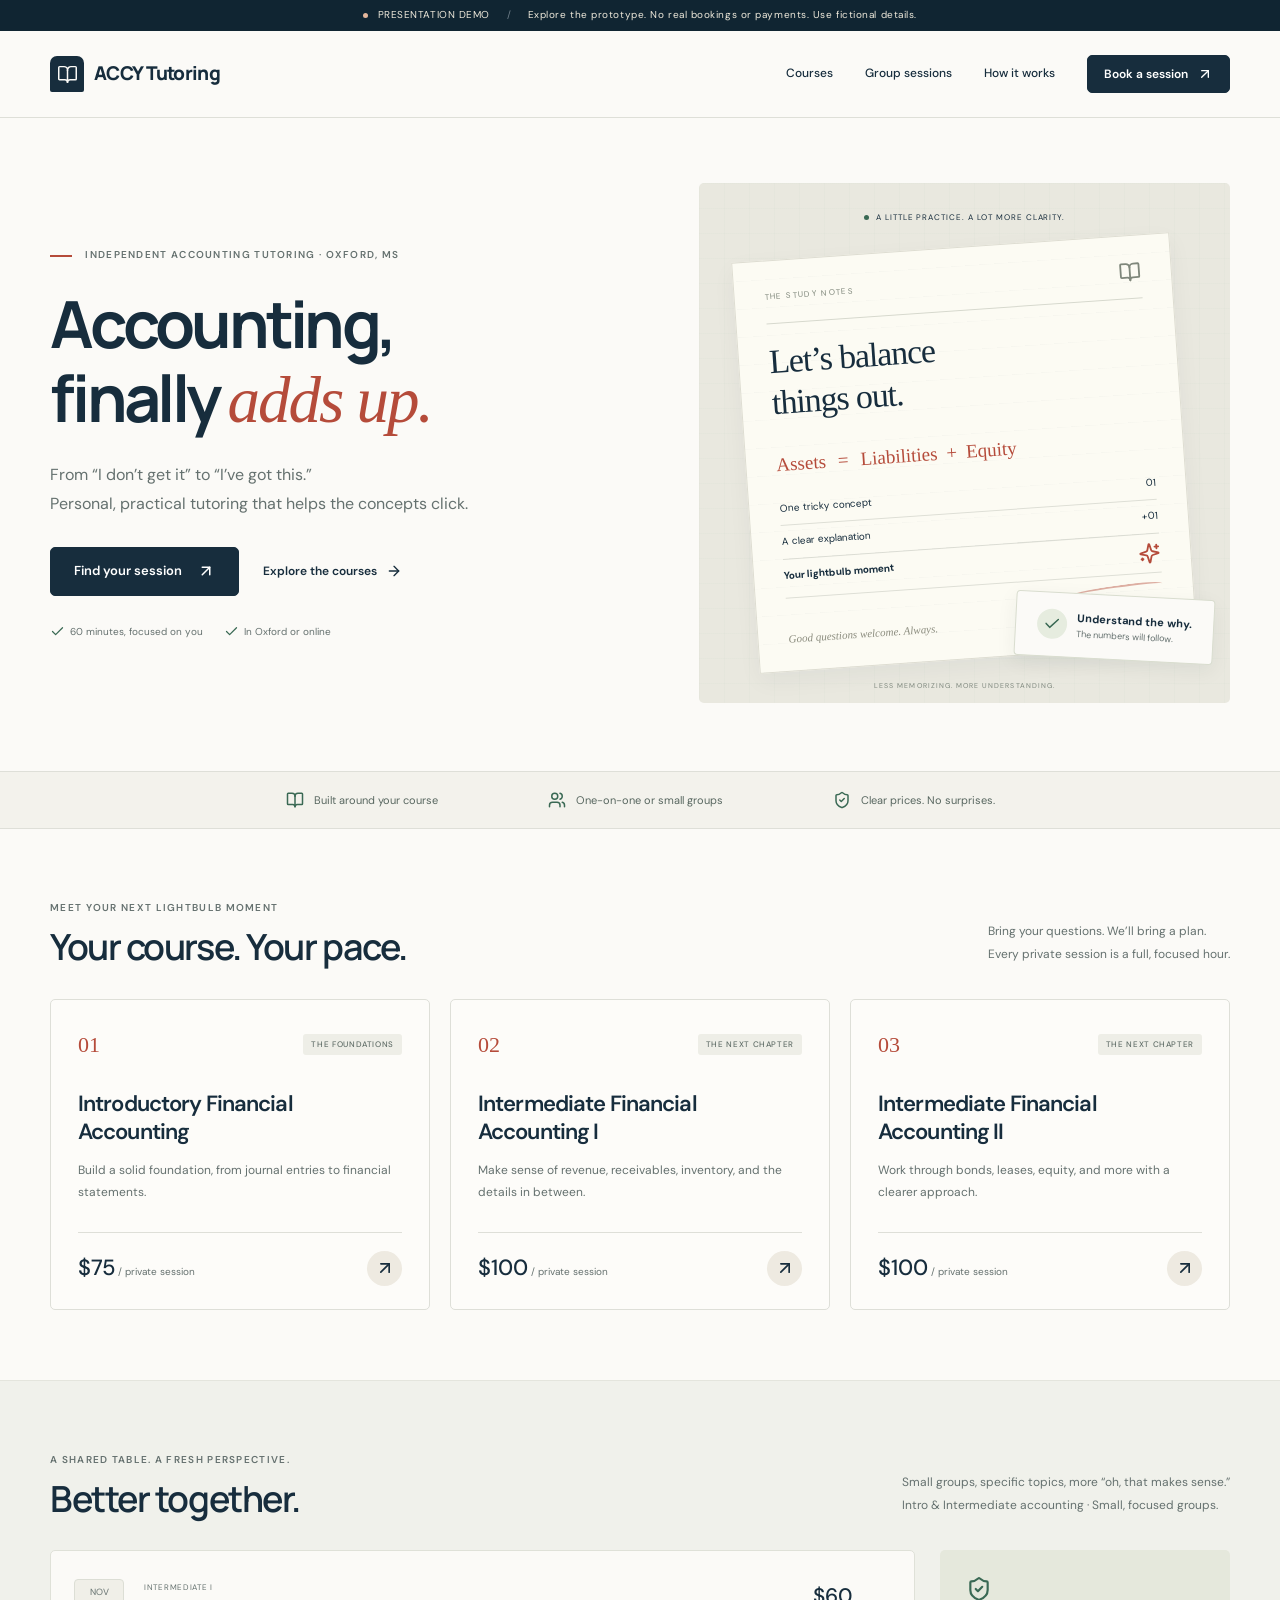
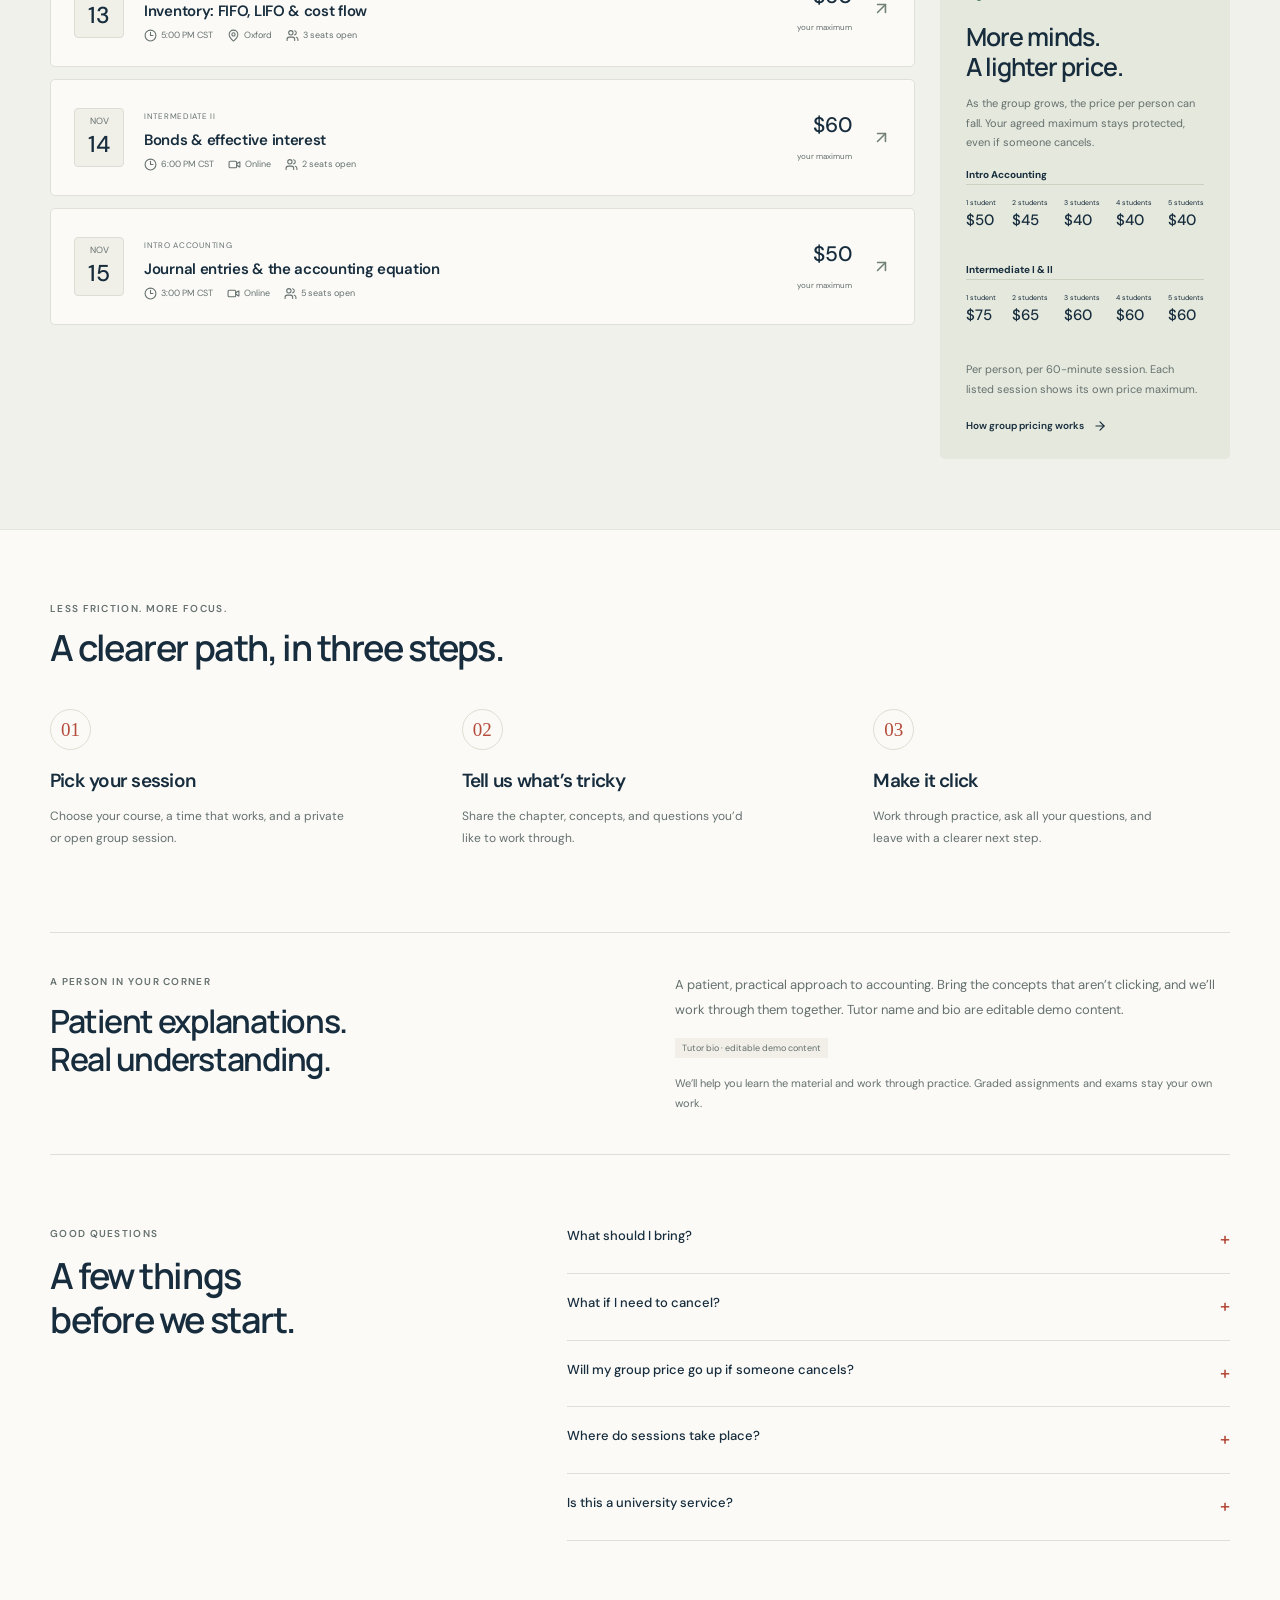
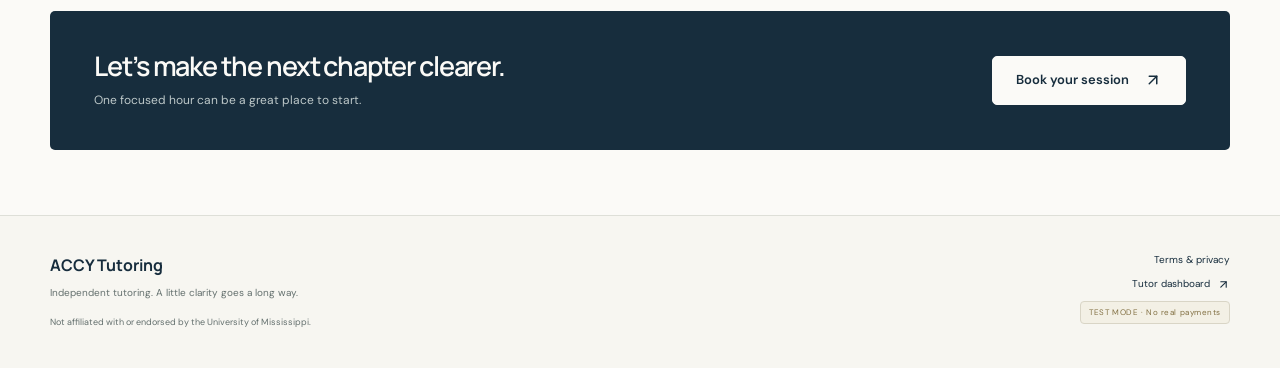
==== index.html @ 6d629775 "Publish AccyTutor static presentation prototype" ====
<!DOCTYPE html><html lang="en"><head><meta charSet="utf-8"/><link rel="preconnect" href="/" crossorigin=""/><meta name="viewport" content="width=device-width, initial-scale=1"/><link rel="stylesheet" href="/_next/static/chunks/0l-7e2cdppn-u.css" data-precedence="next"/><link rel="preload" as="script" fetchPriority="low" href="/_next/static/chunks/310vm2bl3xxpt.js"/><script src="/_next/static/chunks/1wnov70f88xjy.js" async=""></script><script src="/_next/static/chunks/39_j1bdzreq0m.js" async=""></script><script src="/_next/static/chunks/0c98xzjfks9hq.js" async=""></script><script src="/_next/static/chunks/turbopack-2u1d16houkiyo.js" async=""></script><script src="/_next/static/chunks/3qfy96eoyh-ek.js" async=""></script><script src="/_next/static/chunks/348ttgprxkpa1.js" async=""></script><meta name="next-size-adjust" content=""/><title>ACCY Tutoring | Accounting, with clarity</title><meta name="description" content="Independent accounting tutoring for University of Mississippi students. Book private or small group sessions in Oxford or online. Test-mode prototype."/><meta name="robots" content="noindex, nofollow"/><script src="/_next/static/chunks/0cz1d0mv5g_q7.js" noModule=""></script></head><body><div hidden=""><!--$--><!--/$--></div><a href="#main" class="skip-link">Skip to content</a><div class="test-banner"><span class="status-dot"></span> PRESENTATION DEMO<!-- --> <span class="banner-divider">/</span> Explore the prototype. No real bookings or payments. Use fictional details.</div><header class="site-header"><div class="container header-inner"><a class="brand" aria-label="ACCY Tutoring home" href="/"><span class="brand-mark"><svg xmlns="http://www.w3.org/2000/svg" width="21" height="21" viewBox="0 0 24 24" fill="none" stroke="currentColor" stroke-width="1.7" stroke-linecap="round" stroke-linejoin="round" class="lucide lucide-book-open"><path d="M12 7v14"></path><path d="M3 18a1 1 0 0 1-1-1V4a1 1 0 0 1 1-1h5a4 4 0 0 1 4 4 4 4 0 0 1 4-4h5a1 1 0 0 1 1 1v13a1 1 0 0 1-1 1h-6a3 3 0 0 0-3 3 3 3 0 0 0-3-3z"></path></svg></span>ACCY Tutoring</a><nav class="nav" aria-label="Main navigation"><a href="/#courses">Courses</a><a href="/#groups">Group sessions</a><a href="/#how">How it works</a><a class="button small" href="/book/">Book a session <svg xmlns="http://www.w3.org/2000/svg" width="16" height="16" viewBox="0 0 24 24" fill="none" stroke="currentColor" stroke-width="2" stroke-linecap="round" stroke-linejoin="round" class="lucide lucide-arrow-up-right"><path d="M7 7h10v10"></path><path d="M7 17 17 7"></path></svg></a></nav><button class="icon-button mobile-menu" aria-label="Open menu" aria-expanded="false"><svg xmlns="http://www.w3.org/2000/svg" width="24" height="24" viewBox="0 0 24 24" fill="none" stroke="currentColor" stroke-width="2" stroke-linecap="round" stroke-linejoin="round" class="lucide lucide-menu"><line x1="4" x2="20" y1="12" y2="12"></line><line x1="4" x2="20" y1="6" y2="6"></line><line x1="4" x2="20" y1="18" y2="18"></line></svg></button></div></header><main id="main"><section class="hero container"><div class="hero-copy"><div class="eyebrow"><span class="red-dash"></span> INDEPENDENT ACCOUNTING TUTORING · OXFORD, MS</div><h1>Accounting,<br/>finally <em>adds up.</em></h1><p class="hero-intro">From “I don’t get it” to “I’ve got this.”<br/>Personal, practical tutoring that helps the concepts click.</p><div class="hero-actions"><a class="button" href="/book/">Find your session <svg xmlns="http://www.w3.org/2000/svg" width="18" height="18" viewBox="0 0 24 24" fill="none" stroke="currentColor" stroke-width="2" stroke-linecap="round" stroke-linejoin="round" class="lucide lucide-arrow-up-right"><path d="M7 7h10v10"></path><path d="M7 17 17 7"></path></svg></a><a class="text-link" href="#courses">Explore the courses <svg xmlns="http://www.w3.org/2000/svg" width="16" height="16" viewBox="0 0 24 24" fill="none" stroke="currentColor" stroke-width="2" stroke-linecap="round" stroke-linejoin="round" class="lucide lucide-arrow-right"><path d="M5 12h14"></path><path d="m12 5 7 7-7 7"></path></svg></a></div><div class="hero-notes"><span><svg xmlns="http://www.w3.org/2000/svg" width="15" height="15" viewBox="0 0 24 24" fill="none" stroke="currentColor" stroke-width="2" stroke-linecap="round" stroke-linejoin="round" class="lucide lucide-check"><path d="M20 6 9 17l-5-5"></path></svg> 60 minutes, focused on you</span><span><svg xmlns="http://www.w3.org/2000/svg" width="15" height="15" viewBox="0 0 24 24" fill="none" stroke="currentColor" stroke-width="2" stroke-linecap="round" stroke-linejoin="round" class="lucide lucide-check"><path d="M20 6 9 17l-5-5"></path></svg> In Oxford or online</span></div></div><div class="hero-art" aria-label="Illustrated accounting study notes"><div class="art-label"><span class="status-dot"></span> A LITTLE PRACTICE. A LOT MORE CLARITY.</div><div class="workbook"><div class="workbook-top"><span>THE STUDY NOTES</span><svg xmlns="http://www.w3.org/2000/svg" width="22" height="22" viewBox="0 0 24 24" fill="none" stroke="currentColor" stroke-width="2" stroke-linecap="round" stroke-linejoin="round" class="lucide lucide-book-open"><path d="M12 7v14"></path><path d="M3 18a1 1 0 0 1-1-1V4a1 1 0 0 1 1-1h5a4 4 0 0 1 4 4 4 4 0 0 1 4-4h5a1 1 0 0 1 1 1v13a1 1 0 0 1-1 1h-6a3 3 0 0 0-3 3 3 3 0 0 0-3-3z"></path></svg></div><h2>Let’s balance<br/>things out.</h2><div class="equation"><span>Assets</span><b>=</b><div><span>Liabilities</span><b>+</b><span>Equity</span></div></div><div class="ledger"><div><span>One tricky concept</span><span>01</span></div><div><span>A clear explanation</span><span>+01</span></div><div class="ledger-total"><span>Your lightbulb moment</span><svg xmlns="http://www.w3.org/2000/svg" width="22" height="22" viewBox="0 0 24 24" fill="none" stroke="currentColor" stroke-width="2" stroke-linecap="round" stroke-linejoin="round" class="lucide lucide-sparkles"><path d="M9.937 15.5A2 2 0 0 0 8.5 14.063l-6.135-1.582a.5.5 0 0 1 0-.962L8.5 9.936A2 2 0 0 0 9.937 8.5l1.582-6.135a.5.5 0 0 1 .963 0L14.063 8.5A2 2 0 0 0 15.5 9.937l6.135 1.581a.5.5 0 0 1 0 .964L15.5 14.063a2 2 0 0 0-1.437 1.437l-1.582 6.135a.5.5 0 0 1-.963 0z"></path><path d="M20 3v4"></path><path d="M22 5h-4"></path><path d="M4 17v2"></path><path d="M5 18H3"></path></svg></div></div><div class="pencil-line"></div><div class="note-footer">Good questions welcome. Always.</div></div><div class="floating-note"><span class="circle-check"><svg xmlns="http://www.w3.org/2000/svg" width="18" height="18" viewBox="0 0 24 24" fill="none" stroke="currentColor" stroke-width="2" stroke-linecap="round" stroke-linejoin="round" class="lucide lucide-check"><path d="M20 6 9 17l-5-5"></path></svg></span><div><strong>Understand the why.</strong><span>The numbers will follow.</span></div></div><span class="art-caption">LESS MEMORIZING. MORE UNDERSTANDING.</span></div></section><section class="trust-strip"><div class="container"><span><svg xmlns="http://www.w3.org/2000/svg" width="18" height="18" viewBox="0 0 24 24" fill="none" stroke="currentColor" stroke-width="2" stroke-linecap="round" stroke-linejoin="round" class="lucide lucide-book-open"><path d="M12 7v14"></path><path d="M3 18a1 1 0 0 1-1-1V4a1 1 0 0 1 1-1h5a4 4 0 0 1 4 4 4 4 0 0 1 4-4h5a1 1 0 0 1 1 1v13a1 1 0 0 1-1 1h-6a3 3 0 0 0-3 3 3 3 0 0 0-3-3z"></path></svg> Built around your course</span><span><svg xmlns="http://www.w3.org/2000/svg" width="18" height="18" viewBox="0 0 24 24" fill="none" stroke="currentColor" stroke-width="2" stroke-linecap="round" stroke-linejoin="round" class="lucide lucide-users"><path d="M16 21v-2a4 4 0 0 0-4-4H6a4 4 0 0 0-4 4v2"></path><circle cx="9" cy="7" r="4"></circle><path d="M22 21v-2a4 4 0 0 0-3-3.87"></path><path d="M16 3.13a4 4 0 0 1 0 7.75"></path></svg> One-on-one or small groups</span><span><svg xmlns="http://www.w3.org/2000/svg" width="18" height="18" viewBox="0 0 24 24" fill="none" stroke="currentColor" stroke-width="2" stroke-linecap="round" stroke-linejoin="round" class="lucide lucide-shield-check"><path d="M20 13c0 5-3.5 7.5-7.66 8.95a1 1 0 0 1-.67-.01C7.5 20.5 4 18 4 13V6a1 1 0 0 1 1-1c2 0 4.5-1.2 6.24-2.72a1.17 1.17 0 0 1 1.52 0C14.51 3.81 17 5 19 5a1 1 0 0 1 1 1z"></path><path d="m9 12 2 2 4-4"></path></svg> Clear prices. No surprises.</span></div></section><section class="section container" id="courses"><div class="section-heading"><div><div class="eyebrow">MEET YOUR NEXT LIGHTBULB MOMENT</div><h2>Your course. Your pace.</h2></div><p>Bring your questions. We’ll bring a plan.<br/>Every private session is a full, focused hour.</p></div><div class="course-grid"><article class="course-card"><div class="course-top"><span class="course-number">0<!-- -->1</span><span class="tag">THE FOUNDATIONS</span></div><h3>Introductory Financial Accounting</h3><p>Build a solid foundation, from journal entries to financial statements.</p><div class="course-bottom"><div><strong>$75</strong><span> / private session</span></div><a class="round-link" aria-label="Book Introductory Financial Accounting" href="/book/?course=intro"><svg xmlns="http://www.w3.org/2000/svg" width="20" height="20" viewBox="0 0 24 24" fill="none" stroke="currentColor" stroke-width="2" stroke-linecap="round" stroke-linejoin="round" class="lucide lucide-arrow-up-right"><path d="M7 7h10v10"></path><path d="M7 17 17 7"></path></svg></a></div></article><article class="course-card"><div class="course-top"><span class="course-number">0<!-- -->2</span><span class="tag">THE NEXT CHAPTER</span></div><h3>Intermediate Financial Accounting I</h3><p>Make sense of revenue, receivables, inventory, and the details in between.</p><div class="course-bottom"><div><strong>$100</strong><span> / private session</span></div><a class="round-link" aria-label="Book Intermediate Financial Accounting I" href="/book/?course=intermediate-1"><svg xmlns="http://www.w3.org/2000/svg" width="20" height="20" viewBox="0 0 24 24" fill="none" stroke="currentColor" stroke-width="2" stroke-linecap="round" stroke-linejoin="round" class="lucide lucide-arrow-up-right"><path d="M7 7h10v10"></path><path d="M7 17 17 7"></path></svg></a></div></article><article class="course-card"><div class="course-top"><span class="course-number">0<!-- -->3</span><span class="tag">THE NEXT CHAPTER</span></div><h3>Intermediate Financial Accounting II</h3><p>Work through bonds, leases, equity, and more with a clearer approach.</p><div class="course-bottom"><div><strong>$100</strong><span> / private session</span></div><a class="round-link" aria-label="Book Intermediate Financial Accounting II" href="/book/?course=intermediate-2"><svg xmlns="http://www.w3.org/2000/svg" width="20" height="20" viewBox="0 0 24 24" fill="none" stroke="currentColor" stroke-width="2" stroke-linecap="round" stroke-linejoin="round" class="lucide lucide-arrow-up-right"><path d="M7 7h10v10"></path><path d="M7 17 17 7"></path></svg></a></div></article></div></section><section class="group-section" id="groups"><div class="container section"><div class="section-heading"><div><div class="eyebrow">A SHARED TABLE. A FRESH PERSPECTIVE.</div><h2>Better together.</h2></div><p>Small groups, specific topics, more “oh, that makes sense.”<br/>Intro &amp; Intermediate accounting · Small, focused groups.</p></div><div class="group-layout"><div class="group-list"><a class="group-row" href="/book/?group=group-1"><div class="date-block"><span>Nov</span><strong>13</strong></div><div class="group-info"><span class="overline">INTERMEDIATE I</span><h3>Inventory: FIFO, LIFO &amp; cost flow</h3><div class="meta"><span><svg xmlns="http://www.w3.org/2000/svg" width="13" height="13" viewBox="0 0 24 24" fill="none" stroke="currentColor" stroke-width="2" stroke-linecap="round" stroke-linejoin="round" class="lucide lucide-clock3"><circle cx="12" cy="12" r="10"></circle><polyline points="12 6 12 12 16.5 12"></polyline></svg>5:00 PM CST</span><span><svg xmlns="http://www.w3.org/2000/svg" width="13" height="13" viewBox="0 0 24 24" fill="none" stroke="currentColor" stroke-width="2" stroke-linecap="round" stroke-linejoin="round" class="lucide lucide-map-pin"><path d="M20 10c0 4.993-5.539 10.193-7.399 11.799a1 1 0 0 1-1.202 0C9.539 20.193 4 14.993 4 10a8 8 0 0 1 16 0"></path><circle cx="12" cy="10" r="3"></circle></svg> <!-- -->Oxford</span><span><svg xmlns="http://www.w3.org/2000/svg" width="13" height="13" viewBox="0 0 24 24" fill="none" stroke="currentColor" stroke-width="2" stroke-linecap="round" stroke-linejoin="round" class="lucide lucide-users"><path d="M16 21v-2a4 4 0 0 0-4-4H6a4 4 0 0 0-4 4v2"></path><circle cx="9" cy="7" r="4"></circle><path d="M22 21v-2a4 4 0 0 0-3-3.87"></path><path d="M16 3.13a4 4 0 0 1 0 7.75"></path></svg>3<!-- --> seats open</span></div></div><div class="group-price"><strong>$60</strong><span>your maximum</span></div><svg xmlns="http://www.w3.org/2000/svg" width="19" height="19" viewBox="0 0 24 24" fill="none" stroke="currentColor" stroke-width="2" stroke-linecap="round" stroke-linejoin="round" class="lucide lucide-arrow-up-right row-arrow"><path d="M7 7h10v10"></path><path d="M7 17 17 7"></path></svg></a><a class="group-row" href="/book/?group=group-2"><div class="date-block"><span>Nov</span><strong>14</strong></div><div class="group-info"><span class="overline">INTERMEDIATE II</span><h3>Bonds &amp; effective interest</h3><div class="meta"><span><svg xmlns="http://www.w3.org/2000/svg" width="13" height="13" viewBox="0 0 24 24" fill="none" stroke="currentColor" stroke-width="2" stroke-linecap="round" stroke-linejoin="round" class="lucide lucide-clock3"><circle cx="12" cy="12" r="10"></circle><polyline points="12 6 12 12 16.5 12"></polyline></svg>6:00 PM CST</span><span><svg xmlns="http://www.w3.org/2000/svg" width="13" height="13" viewBox="0 0 24 24" fill="none" stroke="currentColor" stroke-width="2" stroke-linecap="round" stroke-linejoin="round" class="lucide lucide-video"><path d="m16 13 5.223 3.482a.5.5 0 0 0 .777-.416V7.87a.5.5 0 0 0-.752-.432L16 10.5"></path><rect x="2" y="6" width="14" height="12" rx="2"></rect></svg> <!-- -->Online</span><span><svg xmlns="http://www.w3.org/2000/svg" width="13" height="13" viewBox="0 0 24 24" fill="none" stroke="currentColor" stroke-width="2" stroke-linecap="round" stroke-linejoin="round" class="lucide lucide-users"><path d="M16 21v-2a4 4 0 0 0-4-4H6a4 4 0 0 0-4 4v2"></path><circle cx="9" cy="7" r="4"></circle><path d="M22 21v-2a4 4 0 0 0-3-3.87"></path><path d="M16 3.13a4 4 0 0 1 0 7.75"></path></svg>2<!-- --> seats open</span></div></div><div class="group-price"><strong>$60</strong><span>your maximum</span></div><svg xmlns="http://www.w3.org/2000/svg" width="19" height="19" viewBox="0 0 24 24" fill="none" stroke="currentColor" stroke-width="2" stroke-linecap="round" stroke-linejoin="round" class="lucide lucide-arrow-up-right row-arrow"><path d="M7 7h10v10"></path><path d="M7 17 17 7"></path></svg></a><a class="group-row" href="/book/?group=group-3"><div class="date-block"><span>Nov</span><strong>15</strong></div><div class="group-info"><span class="overline">INTRO ACCOUNTING</span><h3>Journal entries &amp; the accounting equation</h3><div class="meta"><span><svg xmlns="http://www.w3.org/2000/svg" width="13" height="13" viewBox="0 0 24 24" fill="none" stroke="currentColor" stroke-width="2" stroke-linecap="round" stroke-linejoin="round" class="lucide lucide-clock3"><circle cx="12" cy="12" r="10"></circle><polyline points="12 6 12 12 16.5 12"></polyline></svg>3:00 PM CST</span><span><svg xmlns="http://www.w3.org/2000/svg" width="13" height="13" viewBox="0 0 24 24" fill="none" stroke="currentColor" stroke-width="2" stroke-linecap="round" stroke-linejoin="round" class="lucide lucide-video"><path d="m16 13 5.223 3.482a.5.5 0 0 0 .777-.416V7.87a.5.5 0 0 0-.752-.432L16 10.5"></path><rect x="2" y="6" width="14" height="12" rx="2"></rect></svg> <!-- -->Online</span><span><svg xmlns="http://www.w3.org/2000/svg" width="13" height="13" viewBox="0 0 24 24" fill="none" stroke="currentColor" stroke-width="2" stroke-linecap="round" stroke-linejoin="round" class="lucide lucide-users"><path d="M16 21v-2a4 4 0 0 0-4-4H6a4 4 0 0 0-4 4v2"></path><circle cx="9" cy="7" r="4"></circle><path d="M22 21v-2a4 4 0 0 0-3-3.87"></path><path d="M16 3.13a4 4 0 0 1 0 7.75"></path></svg>5<!-- --> seats open</span></div></div><div class="group-price"><strong>$50</strong><span>your maximum</span></div><svg xmlns="http://www.w3.org/2000/svg" width="19" height="19" viewBox="0 0 24 24" fill="none" stroke="currentColor" stroke-width="2" stroke-linecap="round" stroke-linejoin="round" class="lucide lucide-arrow-up-right row-arrow"><path d="M7 7h10v10"></path><path d="M7 17 17 7"></path></svg></a></div><aside class="price-note"><svg xmlns="http://www.w3.org/2000/svg" width="26" height="26" viewBox="0 0 24 24" fill="none" stroke="currentColor" stroke-width="2" stroke-linecap="round" stroke-linejoin="round" class="lucide lucide-shield-check"><path d="M20 13c0 5-3.5 7.5-7.66 8.95a1 1 0 0 1-.67-.01C7.5 20.5 4 18 4 13V6a1 1 0 0 1 1-1c2 0 4.5-1.2 6.24-2.72a1.17 1.17 0 0 1 1.52 0C14.51 3.81 17 5 19 5a1 1 0 0 1 1 1z"></path><path d="m9 12 2 2 4-4"></path></svg><h3>More minds.<br/> A lighter price.</h3><p>As the group grows, the price per person can fall. Your agreed maximum stays protected, even if someone cancels.</p><div class="course-tier-summary"><strong class="tier-heading">Intro Accounting</strong><div class="tier-mini"><div><span>1<!-- --> <!-- -->student</span><strong>$50</strong></div><div><span>2<!-- --> <!-- -->students</span><strong>$45</strong></div><div><span>3<!-- --> <!-- -->students</span><strong>$40</strong></div><div><span>4<!-- --> <!-- -->students</span><strong>$40</strong></div><div><span>5<!-- --> <!-- -->students</span><strong>$40</strong></div></div></div><div class="course-tier-summary"><strong class="tier-heading">Intermediate I &amp; II</strong><div class="tier-mini"><div><span>1<!-- --> <!-- -->student</span><strong>$75</strong></div><div><span>2<!-- --> <!-- -->students</span><strong>$65</strong></div><div><span>3<!-- --> <!-- -->students</span><strong>$60</strong></div><div><span>4<!-- --> <!-- -->students</span><strong>$60</strong></div><div><span>5<!-- --> <!-- -->students</span><strong>$60</strong></div></div></div><p class="fine-print">Per person, per 60-minute session. Each listed session shows its own price maximum.</p><a class="text-link" href="/policies/#pricing">How group pricing works <svg xmlns="http://www.w3.org/2000/svg" width="14" height="14" viewBox="0 0 24 24" fill="none" stroke="currentColor" stroke-width="2" stroke-linecap="round" stroke-linejoin="round" class="lucide lucide-arrow-right"><path d="M5 12h14"></path><path d="m12 5 7 7-7 7"></path></svg></a></aside></div></div></section><section class="section container" id="how"><div class="section-heading"><div><div class="eyebrow">LESS FRICTION. MORE FOCUS.</div><h2>A clearer path, in three steps.</h2></div></div><div class="steps-grid"><div><span class="step-number">01</span><h3>Pick your session</h3><p>Choose your course, a time that works, and a private or open group session.</p></div><div><span class="step-number">02</span><h3>Tell us what’s tricky</h3><p>Share the chapter, concepts, and questions you’d like to work through.</p></div><div><span class="step-number">03</span><h3>Make it click</h3><p>Work through practice, ask all your questions, and leave with a clearer next step.</p></div></div></section><section class="about-section container"><div><div class="eyebrow">A PERSON IN YOUR CORNER</div><h2>Patient explanations.<br/>Real understanding.</h2></div><div><p>A patient, practical approach to accounting. Bring the concepts that aren’t clicking, and we’ll work through them together. Tutor name and bio are editable demo content.</p><span class="subtle-tag">Tutor bio · editable demo content</span><p class="integrity-note">We’ll help you learn the material and work through practice. Graded assignments and exams stay your own work.</p></div></section><section class="section container faq-section"><div><div class="eyebrow">GOOD QUESTIONS</div><h2>A few things<br/> before we start.</h2></div><div class="faqs"><details><summary>What should I bring?<span>+</span></summary><p>Bring your notes, course materials, a calculator, and specific questions. Practice problems are welcome; we won’t complete graded work for you.</p></details><details><summary>What if I need to cancel?<span>+</span></summary><p>Cancel through your private booking link at least 24 hours before your session for a full refund. Later cancellations and no-shows owe no more than the agreed maximum, subject to tutor-approved exceptions and applicable law.</p></details><details><summary>Will my group price go up if someone cancels?<span>+</span></summary><p>Never above your accepted maximum. After the session, checked-in attendance determines the pricing tier. Attendees pay the lower of that tier and their individual maximum. Late cancellations and no-shows do not receive an attendance discount.</p></details><details><summary>Where do sessions take place?<span>+</span></summary><p>Choose in-person in Oxford or online when available. The location and online meeting room are demo placeholders until configured by the tutor.</p></details><details><summary>Is this a university service?<span>+</span></summary><p>No. This is independent tutoring and is not affiliated with or endorsed by the University of Mississippi.</p></details></div></section><section class="cta container"><div><h2>Let’s make the next chapter clearer.</h2><p>One focused hour can be a great place to start.</p></div><a class="button light" href="/book/">Book your session <svg xmlns="http://www.w3.org/2000/svg" width="18" height="18" viewBox="0 0 24 24" fill="none" stroke="currentColor" stroke-width="2" stroke-linecap="round" stroke-linejoin="round" class="lucide lucide-arrow-up-right"><path d="M7 7h10v10"></path><path d="M7 17 17 7"></path></svg></a></section></main><footer><div class="container footer-inner"><div><strong>ACCY Tutoring</strong><p>Independent tutoring. A little clarity goes a long way.</p><small>Not affiliated with or endorsed by the University of Mississippi.</small></div><div class="footer-links"><a href="/policies/">Terms &amp; privacy</a><a href="/admin/">Tutor dashboard <svg xmlns="http://www.w3.org/2000/svg" width="13" height="13" viewBox="0 0 24 24" fill="none" stroke="currentColor" stroke-width="2" stroke-linecap="round" stroke-linejoin="round" class="lucide lucide-arrow-up-right"><path d="M7 7h10v10"></path><path d="M7 17 17 7"></path></svg></a><span class="test-pill">TEST MODE · No real payments</span></div></div></footer><!--$--><!--/$--><script id="_R_">(globalThis["TURBOPACK"] || (globalThis["TURBOPACK"] = [])).push({"otherChunks":["static/chunks/310vm2bl3xxpt.js","static/chunks/1wnov70f88xjy.js","static/chunks/39_j1bdzreq0m.js","static/chunks/0c98xzjfks9hq.js"],"runtimeModuleIds":[94553]});</script><script src="/_next/static/chunks/310vm2bl3xxpt.js" async=""></script><script>(self.__next_f=self.__next_f||[]).push([0])</script><script>self.__next_f.push([1,"1:\"$Sreact.fragment\"\n2:\"/_next/static/chunks/3qfy96eoyh-ek.js\"\n3:I[39756,[\"$2\"],\"default\"]\n4:I[37457,[\"$2\"],\"default\"]\n6:\"/_next/static/chunks/348ttgprxkpa1.js\"\n7:I[16176,[\"$2\",\"$6\"],\"Header\"]\n8:I[22016,[\"$2\",\"$6\"],\"\"]\n16:\"ViewportBoundary\"\n17:I[97367,[\"$2\"],\"$16\"]\n19:\"MetadataBoundary\"\n1a:I[97367,[\"$2\"],\"$19\"]\n1b:\"$Sreact.suspense\"\n1d:I[68027,[\"$2\"],\"default\",1]\n:HL[\"/_next/static/chunks/0l-7e2cdppn-u.css\",\"style\"]\n:HC[\"/\",\"\"]\n5:[[\"children\",{\"s\":\"__PAGE__\",\"h\":512,\"d\":{\"r\":[\"$\",\"$1\",\"c\",{\"children\":[[[\"$\",\"$L7\",null,{\"name\":\"ACCY Tutoring\"}],[\"$\",\"main\",null,{\"id\":\"main\",\"children\":[[\"$\",\"section\",null,{\"className\":\"hero container\",\"children\":[[\"$\",\"div\",null,{\"className\":\"hero-copy\",\"children\":[[\"$\",\"div\",null,{\"className\":\"eyebrow\",\"children\":[[\"$\",\"span\",null,{\"className\":\"red-dash\"}],\" INDEPENDENT ACCOUNTING TUTORING · OXFORD, MS\"]}],[\"$\",\"h1\",null,{\"children\":[\"Accounting,\",[\"$\",\"br\",null,{}],\"finally \",[\"$\",\"em\",null,{\"children\":\"adds up.\"}]]}],[\"$\",\"p\",null,{\"className\":\"hero-intro\",\"children\":[\"From “I don’t get it” to “I’ve got this.”\",[\"$\",\"br\",null,{}],\"Personal, practical tutoring that helps the concepts click.\"]}],[\"$\",\"div\",null,{\"className\":\"hero-actions\",\"children\":[[\"$\",\"$L8\",null,{\"href\":\"/book\",\"className\":\"button\",\"children\":[\"Find your session \",[\"$\",\"svg\",null,{\"ref\":\"$undefined\",\"xmlns\":\"http://www.w3.org/2000/svg\",\"width\":18,\"height\":18,\"viewBox\":\"0 0 24 24\",\"fill\":\"none\",\"stroke\":\"currentColor\",\"strokeWidth\":2,\"strokeLinecap\":\"round\",\"strokeLinejoin\":\"round\",\"className\":\"lucide lucide-arrow-up-right\",\"children\":[[\"$\",\"path\",\"1tivn9\",{\"d\":\"M7 7h10v10\"}],[\"$\",\"path\",\"1vkiza\",{\"d\":\"M7 17 17 7\"}],\"$undefined\"]}]]}],[\"$\",\"$L8\",null,{\"href\":\"#courses\",\"className\":\"text-link\",\"children\":[\"Explore the courses \",[\"$\",\"svg\",null,{\"ref\":\"$undefined\",\"xmlns\":\"http://www.w3.org/2000/svg\",\"width\":16,\"height\":16,\"viewBox\":\"0 0 24 24\",\"fill\":\"none\",\"stroke\":\"currentColor\",\"strokeWidth\":2,\"strokeLinecap\":\"round\",\"strokeLinejoin\":\"round\",\"className\":\"lucide lucide-arrow-right\",\"children\":[[\"$\",\"path\",\"1ays0h\",{\"d\":\"M5 12h14\"}],[\"$\",\"path\",\"xquz4c\",{\"d\":\"m12 5 7 7-7 7\"}],\"$undefined\"]}]]}]]}],[\"$\",\"div\",null,{\"className\":\"hero-notes\",\"children\":[[\"$\",\"span\",null,{\"children\":[[\"$\",\"svg\",null,{\"ref\":\"$undefined\",\"xmlns\":\"http://www.w3.org/2000/svg\",\"width\":15,\"height\":15,\"viewBox\":\"0 0 24 24\",\"fill\":\"none\",\"stroke\":\"currentColor\",\"strokeWidth\":2,\"strokeLinecap\":\"round\",\"strokeLinejoin\":\"round\",\"className\":\"lucide lucide-check\",\"children\":[[\"$\",\"path\",\"1gmf2c\",{\"d\":\"M20 6 9 17l-5-5\"}],\"$undefined\"]}],\" 60 minutes, focused on you\"]}],[\"$\",\"span\",null,{\"children\":[[\"$\",\"svg\",null,{\"ref\":\"$undefined\",\"xmlns\":\"http://www.w3.org/2000/svg\",\"width\":15,\"height\":15,\"viewBox\":\"0 0 24 24\",\"fill\":\"none\",\"stroke\":\"currentColor\",\"strokeWidth\":2,\"strokeLinecap\":\"round\",\"strokeLinejoin\":\"round\",\"className\":\"lucide lucide-check\",\"children\":[[\"$\",\"path\",\"1gmf2c\",{\"d\":\"M20 6 9 17l-5-5\"}],\"$undefined\"]}],\" In Oxford or online\"]}]]}]]}],[\"$\",\"div\",null,{\"className\":\"hero-art\",\"aria-label\":\"Illustrated accounting study notes\",\"children\":[[\"$\",\"div\",null,{\"className\":\"art-label\",\"children\":[[\"$\",\"span\",null,{\"className\":\"status-dot\"}],\" A LITTLE PRACTICE. A LOT MORE CLARITY.\"]}],\"$L9\",\"$La\",\"$Lb\"]}]]}],\"$Lc\",\"$Ld\",\"$Le\",\"$Lf\",\"$L10\",\"$L11\",\"$L12\"]}],\"$L13\"],[\"$L14\"],\"$L15\"]}],\"p\":false,\"v\":null}}]]\n0:{\"P\":null,\"c\":[\"\",\"\"],\"q\":\"\",\"i\":false,\"t\":{\"t\":{\"s\":\"\",\"h\":528,\"d\":{\"r\":[\"$\",\"$1\",\"c\",{\"children\":[[[\"$\",\"link\",\"0\",{\"rel\":\"stylesheet\",\"href\":\"/_next/static/chunks/0l-7e2cdppn-u.css\",\"precedence\":\"next\",\"crossOrigin\":\"$undefined\",\"nonce\":\"$undefined\"}],[\"$\",\"script\",\"script-0\",{\"src\":\"/_next/static/chunks/3qfy96eoyh-ek.js\",\"async\":true,\"nonce\":\"$undefined\"}]],[\"$\",\"html\",null,{\"lang\":\"en\",\"children\":[\"$\",\"body\",null,{\"children\":[[\"$\",\"a\",null,{\"href\":\"#main\",\"className\":\"skip-link\",\"children\":\"Skip to content\"}],[\"$\",\"div\",null,{\"className\":\"test-banner\",\"children\":[[\"$\",\"span\",null,{\"className\":\"status-dot\"}],\" PRESENTATION DEMO\",\" \",[\"$\",\"span\",null,{\"className\":\"banner-divider\",\"children\":\"/\"}],\" Explore the prototype. No real bookings or payments. Use fictional details.\"]}],[\"$\",\"$L3\",null,{\"parallelRouterKey\":\"children\",\"error\":\"$undefined\",\"errorStyles\":\"$undefined\",\"errorScripts\":\"$undefined\",\"template\":[\"$\",\"$L4\",null,{}],\"templateStyles\":\"$undefined\",\"templateScripts\":\"$undefined\",\"notFound\":[[[\"$\",\"title\",null,{\"children\":\"404: This page could not be found.\"}],[\"$\",\"div\",null,{\"style\":{\"fontFamily\":\"system-ui,\\\"Segoe UI\\\",Roboto,Helvetica,Arial,sans-serif,\\\"Apple Color Emoji\\\",\\\"Segoe UI Emoji\\\"\",\"height\":\"100vh\",\"textAlign\":\"center\",\"display\":\"flex\",\"flexDirection\":\"column\",\"alignItems\":\"center\",\"justifyContent\":\"center\"},\"children\":[\"$\",\"div\",null,{\"children\":[[\"$\",\"style\",null,{\"dangerouslySetInnerHTML\":{\"__html\":\"body{color:#000;background:#fff;margin:0}.next-error-h1{border-right:1px solid rgba(0,0,0,.3)}@media (prefers-color-scheme:dark){body{color:#fff;background:#000}.next-error-h1{border-right:1px solid rgba(255,255,255,.3)}}\"}}],[\"$\",\"h1\",null,{\"className\":\"next-error-h1\",\"style\":{\"display\":\"inline-block\",\"margin\":\"0 20px 0 0\",\"padding\":\"0 23px 0 0\",\"fontSize\":24,\"fontWeight\":500,\"verticalAlign\":\"top\",\"lineHeight\":\"49px\"},\"children\":404}],[\"$\",\"div\",null,{\"style\":{\"display\":\"inline-block\"},\"children\":[\"$\",\"h2\",null,{\"style\":{\"fontSize\":14,\"fontWeight\":400,\"lineHeight\":\"49px\",\"margin\":0},\"children\":\"This page could not be found.\"}]}]]}]}]],[]],\"forbidden\":\"$undefined\",\"unauthorized\":\"$undefined\"}]]}]}]]}],\"p\":false,\"v\":null},\"c\":\"$Q5\"},\"h\":{\"r\":[\"$\",\"$1\",\"h\",{\"children\":[null,[\"$\",\"$L17\",null,{\"children\":\"$L18\"}],[\"$\",\"$L1a\",null,{\"children\":[[\"$\",\"div\",null,{\"hidden\":true,\"children\":[\"$\",\"$1b\",null,{\"name\":\"Next.Metadata\",\"children\":\"$L1c\"}]}],null]}],[\"$\",\"meta\",null,{\"name\":\"next-size-adjust\",\"content\":\"\"}]]}],\"p\":false,\"v\":null}},\"m\":\"$undefined\",\"G\":[\"$1d\",[[\"$\",\"link\",\"0\",{\"rel\":\"stylesheet\",\"href\":\"/_next/static/chunks/0l-7e2cdppn-u.css\",\"precedence\":\"next\",\"crossOrigin\":\"$undefined\",\"nonce\":\"$undefined\"}]]],\"S\":true,\"r\":\"$undefined\",\"s\":\"$undefined\",\"a\":\"$undefined\",\"l\":\"$undefined\",\"p\":\"$undefined\",\"d\":\"$undefined\",\"b\":\"9Z3ySrREvZlUVgsT6yn6-\"}\n25:I[16176,[\"$2\",\"$6\"],\"Footer\"]\n26:I[97367,[\"$2\"],\"OutletBoundary\"]\n9:[\"$\",\"div\",null,{\"className\":\"workbook\",\"children\":[[\"$\",\"div\",null,{\"className\":\"workbook-top\",\"children\":[[\"$\",\"span\",null,{\"children\":\"THE STUDY NOTES\"}],[\"$\",\"svg\",null,{\"ref\":\"$undefined\",\"xmlns\":\"http://www.w3.org/2000/svg\",\"width\":22,\"height\":22,\"viewBox\":\"0 0 24 24\",\"fill\":\"none\",\"stroke\":\"currentColor\",\"strokeWidth\":2,\"strokeLinecap\":\"round\",\"strokeLinejoin\":\"round\",\"className\":\"lucide lucide-book-open\",\"children\":[[\"$\",\"path\",\"1akyts\",{\"d\":\"M12 7v14\"}],[\"$\",\"path\",\"ruj8y\",{\"d\":\"M3 18a1 1 0 0 1-1-1V4a1 1 0 0 1 1-1h5a4 4 0 0 1 4 4 4 4 0 0 1 4-4h5a1 1 0 0 1 1 1v13a1 1 0 0 1-1 1h-6a3 3 0 0 0-3 3 3 3 0 0 0-3-3z\"}],\"$undefined\"]}]]}],[\"$\",\"h2\",null,{\"children\":[\"Let’s balance\",[\"$\",\"br\",null,{}],\"things out.\"]}],[\"$\",\"div\",null,{\"className\":\"equation\",\"children\":[[\"$\",\"span\",null,{\"children\":\"Assets\"}],[\"$\",\"b\",null,{\"children\":\"=\"}],[\"$\",\"div\",null,{\"children\":[[\"$\",\"span\",null,{\"children\":\"Liabilities\"}],[\"$\",\"b\",null,{\"children\":\"+\"}],[\"$\",\"span\",null,{\"children\":\"Equity\"}]]}]]}],[\"$\",\"div\",null,{\"className\":\"ledger\",\"children\":[[\"$\",\"div\",null,{\"children\":[[\"$\",\"span\",null,{\"children\":\"One tricky concept\"}],[\"$\",\"span\",null,{\"children\":\"01\"}]]}],[\"$\",\"div\",null,{\"children\":[[\"$\",\"span\",null,{\"children\":\"A clear explanation\"}],[\"$\",\"span\",null,{\"children\":\"+01\"}]]}],[\"$\",\"div\",null,{\"className\":\"ledger-total\",\"children\":[[\"$\",\"span\",null,{\"children\":\"Your lightbulb moment\"}],[\"$\",\"svg\",null,{\"ref\":\"$undefined\",\"xmlns\":\"http://www.w3.org/2000/svg\",\"width\":22,\"height\":22,\"viewBox\":\"0 0 24 24\",\"fill\":\"none\",\"stroke\":\"currentColor\",\"strokeWidth\":2,\"strokeLinecap\":\"round\",\"strokeLinejoin\":\"round\",\"className\":\"lucide lucide-sparkles\",\"children\":[[\"$\",\"path\",\"4pj2yx\",{\"d\":\"M9.937 15.5A2 2 0 0 0 8.5 14.063l-6.135-1.582a.5.5 0 0 1 0-.962L8.5 9.936A2 2 0 0 0 9.937 8.5l1.582-6.135a.5.5 0 0 1 .963 0L14.063 8.5A2 2 0 0 0 15.5 9.937l6.135 1.581a.5.5 0 0 1 0 .964L15.5 14.063a2 2 0 0 0-1.437 1.437l-1.582 6.135a.5.5 0 0 1-.963 0z\"}],[\"$\",\"path\",\"1olli1\",{\"d\":\"M20 3v4\"}],[\"$\",\"path\",\"1gvqau\",{\"d\":\"M22 5h-4\"}],[\"$\",\"path\",\"vumght\",{\"d\":\"M4 17v2\"}],[\"$\",\"path\",\"zchphs\",{\"d\":\"M5 18H3\"}],\"$undefined\"]}]]}]]}],[\"$\",\"div\",null,{\"className\":\"pencil-line\"}],[\"$\",\"div\",null,{\"className\":\"note-footer\",\"children\":\"Good questions welcome. Always.\"}]]}]\na:[\"$\",\"div\",null,{\"className\":\"floating-note\",\"children\":[[\"$\",\"span\",null,{\"className\":\"circle-check\",\"children\":[\"$\",\"svg\",null,{\"ref\":\"$undefined\",\"xmlns\":\"http://www.w3.org/2000/svg\",\"width\":18,\"height\":18,\"viewBox\":\"0 0 24 24\",\"fill\":\"none\",\"stroke\":\"currentColor\",\"strokeWidth\":2,\"strokeLinecap\":\"round\",\"strokeLinejoin\":\"round\",\"className\":\"lucide lucide-check\",\"children\":[[\"$\",\"path\",\"1gmf2c\",{\"d\":\"M20 6 9 17l-5-5\"}],\"$undefined\"]}]}],[\"$\",\"div\",null,{\"children\":[[\"$\",\"strong\",null,{\"children\":\"Understand the why.\"}],[\"$\",\"span\",null,{\"children\":\"The numbers will follow.\"}]]}]]}]\nb:[\"$\",\"span\",null,{\"className\":\"art-caption\",\"children\":\"LESS MEMORIZING. MORE UNDERSTANDING.\"}]\nc:[\"$\",\"section\",null,{\"className\":\"trust-strip\",\"children\":[\"$\",\"div\",null,{\"className\":\"container\",\"children\":[[\"$\",\"span\",null,{\"children\":[[\"$\",\"svg\",null,{\"ref\":\"$undefined\",\"xmlns\":\"http://www.w3.org/2000/svg\",\"width\":18,\"height\":18,\"viewBox\":\"0 0 24 24\",\"fill\":\"none\",\"stroke\":\"currentColor\",\"strokeWidth\":2,\"strokeLinecap\":\"round\",\"strokeLinejoin\":\"round\",\"className\":\"lucide lucide-book-open\",\"children\":[[\"$\",\"path\",\"1akyts\",{\"d\":\"M12 7v14\"}],[\"$\",\"path\",\"ruj8y\",{\"d\":\"M3 18a1 1 0 0 1-1-1V4a1 1 0 0 1 1-1h5a4 4 0 0 1 4 4 4 4 0 0 1 4-4h5a1 1 0 0 1 1 1v13a1 1 0 0 1-1 1h-6a3 3 0 0 0-3 3 3 3 0 0 0-3-3z\"}],\"$undefined\"]}],\" Built around your course\"]}],[\"$\",\"span\",null,{\"children\":[[\"$\",\"svg\",null,{\"ref\":\"$undefined\",\"xmlns\":\"http://www.w3.org/2000/svg\",\"width\":18,\"height\":18,\"viewBox\":\"0 0 24 24\",\"fill\":\"none\",\"stroke\":\"currentColor\",\"strokeWidth\":2,\"strokeLinecap\":\"round\",\"strokeLinejoin\":\"round\",\"className\":\"lucide lucide-users\",\"children\":[[\"$\",\"path\",\"1yyitq\",{\"d\":\"M16 21v-2a4 4 0 0 0-4-4H6a4 4 0 0 0-4 4v2\"}],[\"$\",\"circle\",\"nufk8\",{\"cx\":\"9\",\"cy\":\"7\",\"r\":\"4\"}],[\"$\",\"path\",\"kshegd\",{\"d\":\"M22 21v-2a4 4 0 0 0-3-3.87\"}],[\"$\",\"path\",\"1da9ce\",{\"d\":\"M16 3.13a4 4 0 0 1 0 7.75\"}],\"$undefined\"]}],\" One-on-one or small groups\"]}],[\"$\",\"span\",null,{\"children\":[[\"$\",\"svg\",null,{\"ref\":\"$undefined\",\"xmlns\":\"http://www.w3.org/2000/svg\",\"width\":18,\"height\":18,\"viewBox\":\"0 0 24 24\",\"fill\":\"none\",\"stroke\":\"currentColor\",\"strokeWidth\":2,\"strokeLinecap\":\"round\",\"strokeLinejoin\":\"round\",\"className\":\"lucide lucide-shield-check\",\"children\":[[\"$\",\"path\",\"oel41y\",{\"d\":\"M20 13c0 5-3.5 7.5-7.66 8.95a1 1 0 0 1-.67-.01C7.5 20.5 4 18 4 13V6a1 1 0 0 1 1-1c2 0 4.5-1.2 6.24-2.72a1.17 1.17 0 0 1 1.52 0C14.51 3.81 17 5 19 5a1 1 0 0 1 1 1z\"}],[\"$\",\"path\",\"dzmm74\",{\"d\":\"m9 12 2 2 4-4\"}],\"$undefined\"]}],\" Clear prices. No surprises.\"]}]]}]}]\nd:[\"$\",\"section\",null,{\"className\":\"section container\",\"id\":\"courses\",\"children\":[[\"$\",\"div\",null,{\"className\":\"section-heading\",\"children\":[[\"$\",\"div\",null,{\"children\":[[\"$\",\"div\",null,{\"className\":\"eyebrow\",\"children\":\"MEET YOUR NEXT LIGHTBULB MOMENT\"}],[\"$\",\"h2\",null,{\"children\":\"Your course. Your pace.\"}]]}],[\"$\",\"p\",null,{\"children\":[\"Bring your questions. We’ll bring a plan.\",[\"$\",\"br\",null,{}],\"Every private session is a full, focused hour.\"]}]]}],[\"$\",\"div\",null,{\"className\":\"course-grid\",\"children\":[[\"$\",\"article\",\"intro\",{\"className\":\"course-card\",\"children\":[[\"$\",\"div\",null,{\"className\":\"course-top\",\"children\":[[\"$\",\"span\",null,{\"className\":\"course-number\",\"children\":[\"0\",1]}],[\"$\",\"span\",null,{\"className\":\"tag\",\"children\":\"THE FOUNDATIONS\"}]]}],[\"$\",\"h3\",null,{\"children\":\"Introductory Financial Accounting\"}],[\"$\",\"p\",null,{\"children\":\"Build a solid foundation, from journal entries to financial statements.\"}],[\"$\",\"div\",null,{\"className\":\"course-bottom\",\"children\":[[\"$\",\"div\",null,{\"children\":[[\"$\",\"strong\",null,{\"children\":\"$$75\"}],[\"$\",\"span\",null,{\"children\":\" / private session\"}]]}],[\"$\",\"$L8\",null,{\"href\":\"/book?course=intro\",\"className\":\"round-link\",\"aria-label\":\"Book Introductory Financial Accounting\",\"children\":[\"$\",\"svg\",null,{\"ref\":\"$undefined\",\"xmlns\":\"http://www.w3.org/2000/svg\",\"width\":20,\"height\":20,\"viewBox\":\"0 0 24 24\",\"fill\":\"none\",\"stroke\":\"currentColor\",\"strokeWidth\":2,\"strokeLinecap\":\"round\",\"strokeLinejoin\":\"round\",\"className\":\"lucide lucide-arrow-up-right\",\"children\":[[\"$\",\"path\",\"1tivn9\",{\"d\":\"M7 7h10v10\"}],[\"$\",\"path\",\"1vkiza\",{\"d\":\"M7 17 17 7\"}],\"$undefined\"]}]}]]}]]}],[\"$\",\"article\",\"intermediate-1\",{\"className\":\"course-card\",\"children\":[[\"$\",\"div\",null,{\"className\":\"course-top\",\"children\":[[\"$\",\"span\",null,{\"className\":\"course-number\",\"children\":[\"0\",2]}],[\"$\",\"span\",null,{\"className\":\"tag\",\"children\":\"THE NEXT CHAPTER\"}]]}],[\"$\",\"h3\",null,{\"children\":\"Intermediate Financial Accounting I\"}],[\"$\",\"p\",null,{\"children\":\"Make sense of revenue, receivables, inventory, and the details in between.\"}],[\"$\",\"div\",null,{\"className\":\"course-bottom\",\"children\":[[\"$\",\"div\",null,{\"children\":[[\"$\",\"strong\",null,{\"children\":\"$$100\"}],[\"$\",\"span\",null,{\"children\":\" / private session\"}]]}],[\"$\",\"$L8\",null,{\"href\":\"/book?course=intermediate-1\",\"className\":\"round-link\",\"aria-label\":\"Book Intermediate Financial Accounting I\",\"children\":[\"$\",\"svg\",null,{\"ref\":\"$undefined\",\"xmlns\":\"http://www.w3.org/2000/svg\",\"width\":20,\"height\":20,\"viewBox\":\"0 0 24 24\",\"fill\":\"none\",\"stroke\":\"currentColor\",\"strokeWidth\":2,\"strokeLinecap\":\"round\",\"strokeLinejoin\":\"round\",\"className\":\"lucide lucide-arrow-up-right\",\"children\":[[\"$\",\"path\",\"1tivn9\",{\"d\":\"M7 7h10v10\"}],[\"$\",\"path\",\"1vkiza\",{\"d\":\"M7 17 17 7\"}],\"$undefined\"]}]}]]}]]}],[\"$\",\"article\",\"intermediate-2\",{\"className\":\"course-card\",\"children\":[[\"$\",\"div\",null,{\"className\":\"course-top\",\"children\":[[\"$\",\"span\",null,{\"className\":\"course-number\",\"children\":[\"0\",3]}],[\"$\",\"span\",null,{\"className\":\"tag\",\"children\":\"THE NEXT CHAPTER\"}]]}],[\"$\",\"h3\",null,{\"children\":\"Intermediate Financial Accounting II\"}],[\"$\",\"p\",null,{\"children\":\"Work through bonds, leases, equity, and more with a clearer approach.\"}],[\"$\",\"div\",null,{\"className\":\"course-bottom\",\"children\":[[\"$\",\"div\",null,{\"children\":[[\"$\",\"strong\",null,{\"children\":\"$$100\"}],[\"$\",\"span\",null,{\"children\":\" / private session\"}]]}],[\"$\",\"$L8\",null,{\"href\":\"/book?course=intermediate-2\",\"className\":\"round-link\",\"aria-label\":\"Book Intermediate Financial Accounting II\",\"children\":[\"$\",\"svg\",null,{\"ref\":\"$undefined\",\"xmlns\":\"http://www.w3.org/2000/svg\",\"width\":20,\"height\":20,\"viewBox\":\"0 0 24 24\",\"fill\":\"none\",\"stroke\":\"currentColor\",\"strokeWidth\":2,\"strokeLinecap\":\"round\",\"strokeLinejoin\":\"round\",\"className\":\"lucide lucide-arrow-up-right\",\"children\":[[\"$\",\"path\",\"1tivn9\",{\"d\":\"M7 7h10v10\"}],[\"$\",\"path\",\"1vkiza\",{\"d\":\"M7 17 17 7\"}],\"$undefined\"]}]}]]}]]}]]}]]}]\ne:[\"$\",\"section\",null,{\"className\":\"group-section\",\"id\":\"groups\",\"children\":[\"$\",\"div\",null,{\"className\":\"container section\",\"children\":[[\"$\",\"div\",null,{\"className\":\"section-heading\",\"children\":[[\"$\",\"div\",null,{\"children\":[[\"$\",\"div\",null,{\"className\":\"eyebrow\",\"children\":\"A SHARED TABLE. A FRESH PERSPECTIVE.\"}],[\"$\",\"h2\",null,{\"children\":\"Better together.\"}]]}],[\"$\",\"p\",null,{\"children\":[\"Small groups, specific topics, more “oh, that makes sense.”\",[\"$\",\"br\",null,{}],\"Intro \u0026 Intermediate accounting · Small, focused groups.\"]}]]}],[\"$\",\"div\",null,{\"className\":\"group-layout\",\"children\":[[\"$\",\"div\",null,{\"className\":\"group-list\",\"children\":[[\"$\",\"$L8\",\"group-1\",{\"href\":\"/book?group=group-1\",\"className\":\"group-row\",\"children\":[[\"$\",\"div\",null,{\"className\":\"date-block\",\"children\":[[\"$\",\"span\",null,{\"children\":\"Nov\"}],[\"$\",\"strong\",null,{\"children\":\"13\"}]]}],[\"$\",\"div\",null,{\"className\":\"group-info\",\"children\":[[\"$\",\"span\",null,{\"className\":\"overline\",\"children\":\"INTERMEDIATE I\"}],[\"$\",\"h3\",null,{\"children\":\"Inventory: FIFO, LIFO \u0026 cost flow\"}],[\"$\",\"div\",null,{\"className\":\"meta\",\"children\":[[\"$\",\"span\",null,{\"children\":[[\"$\",\"svg\",null,{\"ref\":\"$undefined\",\"xmlns\":\"http://www.w3.org/2000/svg\",\"width\":13,\"height\":13,\"viewBox\":\"0 0 24 24\",\"fill\":\"none\",\"stroke\":\"currentColor\",\"strokeWidth\":2,\"strokeLinecap\":\"round\",\"strokeLinejoin\":\"round\",\"className\":\"lucide lucide-clock3\",\"children\":[[\"$\",\"circle\",\"1mglay\",{\"cx\":\"12\",\"cy\":\"12\",\"r\":\"10\"}],[\"$\",\"polyline\",\"1aq6pp\",{\"points\":\"12 6 12 12 16.5 12\"}],\"$undefined\"]}],\"5:00 PM CST\"]}],[\"$\",\"span\",null,{\"children\":[[\"$\",\"svg\",null,{\"ref\":\"$undefined\",\"xmlns\":\"http://www.w3.org/2000/svg\",\"width\":13,\"height\":13,\"viewBox\":\"0 0 24 24\",\"fill\":\"none\",\"stroke\":\"currentColor\",\"strokeWidth\":2,\"strokeLinecap\":\"round\",\"strokeLinejoin\":\"round\",\"className\":\"lucide lucide-map-pin\",\"children\":[[\"$\",\"path\",\"1r0f0z\",{\"d\":\"M20 10c0 4.993-5.539 10.193-7.399 11.799a1 1 0 0 1-1.202 0C9.539 20.193 4 14.993 4 10a8 8 0 0 1 16 0\"}],[\"$\",\"circle\",\"ilqhr7\",{\"cx\":\"12\",\"cy\":\"10\",\"r\":\"3\"}],\"$undefined\"]}],\" \",\"Oxford\"]}],[\"$\",\"span\",null,{\"children\":[[\"$\",\"svg\",null,{\"ref\":\"$undefined\",\"xmlns\":\"http://www.w3.org/2000/svg\",\"width\":13,\"height\":13,\"viewBox\":\"0 0 24 24\",\"fill\":\"none\",\"stroke\":\"currentColor\",\"strokeWidth\":2,\"strokeLinecap\":\"round\",\"strokeLinejoin\":\"round\",\"className\":\"lucide lucide-users\",\"children\":[[\"$\",\"path\",\"1yyitq\",{\"d\":\"M16 21v-2a4 4 0 0 0-4-4H6a4 4 0 0 0-4 4v2\"}],[\"$\",\"circle\",\"nufk8\",{\"cx\":\"9\",\"cy\":\"7\",\"r\":\"4\"}],[\"$\",\"path\",\"kshegd\",{\"d\":\"M22 21v-2a4 4 0 0 0-3-3.87\"}],[\"$\",\"path\",\"1da9ce\",{\"d\":\"M16 3.13a4 4 0 0 1 0 7.75\"}],\"$undefined\"]}],3,\" seats open\"]}]]}]]}],[\"$\",\"div\",null,{\"className\":\"group-price\",\"children\":[[\"$\",\"strong\",null,{\"children\":\"$$60\"}],[\"$\",\"span\",null,{\"children\":\"your maximum\"}]]}],[\"$\",\"svg\",null,{\"ref\":\"$undefined\",\"xmlns\":\"http://www.w3.org/2000/svg\",\"width\":19,\"height\":19,\"viewBox\":\"0 0 24 24\",\"fill\":\"none\",\"stroke\":\"currentColor\",\"strokeWidth\":2,\"strokeLinecap\":\"round\",\"strokeLinejoin\":\"round\",\"className\":\"lucide lucide-arrow-up-right row-arrow\",\"children\":[[\"$\",\"path\",\"1tivn9\",{\"d\":\"M7 7h10v10\"}],[\"$\",\"path\",\"1vkiza\",{\"d\":\"M7 17 17 7\"}],\"$undefined\"]}]]}],[\"$\",\"$L8\",\"group-2\",{\"href\":\"/book?group=group-2\",\"className\":\"group-row\",\"children\":[[\"$\",\"div\",null,{\"className\":\"date-block\",\"children\":[[\"$\",\"span\",null,{\"children\":\"Nov\"}],[\"$\",\"strong\",null,{\"children\":\"14\"}]]}],[\"$\",\"div\",null,{\"className\":\"group-info\",\"children\":[[\"$\",\"span\",null,{\"className\":\"overline\",\"children\":\"INTERMEDIATE II\"}],[\"$\",\"h3\",null,{\"children\":\"Bonds \u0026 effective interest\"}],[\"$\",\"div\",null,{\"className\":\"meta\",\"children\":[[\"$\",\"span\",null,{\"children\":[[\"$\",\"svg\",null,{\"ref\":\"$undefined\",\"xmlns\":\"http://www.w3.org/2000/svg\",\"width\":13,\"height\":13,\"viewBox\":\"0 0 24 24\",\"fill\":\"none\",\"stroke\":\"currentColor\",\"strokeWidth\":2,\"strokeLinecap\":\"round\",\"strokeLinejoin\":\"round\",\"className\":\"lucide lucide-clock3\",\"children\":[[\"$\",\"circle\",\"1mglay\",{\"cx\":\"12\",\"cy\":\"12\",\"r\":\"10\"}],[\"$\",\"polyline\",\"1aq6pp\",{\"points\":\"12 6 12 12 16.5 12\"}],\"$undefined\"]}],\"6:00 PM CST\"]}],[\"$\",\"span\",null,{\"children\":[[\"$\",\"svg\",null,{\"ref\":\"$undefined\",\"xmlns\":\"http://www.w3.org/2000/svg\",\"width\":13,\"height\":13,\"viewBox\":\"0 0 24 24\",\"fill\":\"none\",\"stroke\":\"currentColor\",\"strokeWidth\":2,\"strokeLinecap\":\"round\",\"strokeLinejoin\":\"round\",\"className\":\"lucide lucide-video\",\"children\":[[\"$\",\"path\",\"ftymec\",{\"d\":\"m16 13 5.223 3.482a.5.5 0 0 0 .777-.416V7.87a.5.5 0 0 0-.752-.432L16 10.5\"}],[\"$\",\"rect\",\"158x01\",{\"x\":\"2\",\"y\":\"6\",\"width\":\"14\",\"height\":\"12\",\"rx\":\"2\"}],\"$undefined\"]}],\" \",\"Online\"]}],[\"$\",\"span\",null,{\"children\":[[\"$\",\"svg\",null,{\"ref\":\"$undefined\",\"xmlns\":\"http://www.w3.org/2000/svg\",\"width\":13,\"height\":13,\"viewBox\":\"0 0 24 24\",\"fill\":\"none\",\"stroke\":\"currentColor\",\"strokeWidth\":2,\"strokeLinecap\":\"round\",\"strokeLinejoin\":\"round\",\"className\":\"lucide lucide-users\",\"children\":[[\"$\",\"path\",\"1yyitq\",{\"d\":\"M16 21v-2a4 4 0 0 0-4-4H6a4 4 0 0 0-4 4v2\"}],\"$L1e\",\"$L1f\",\"$L20\",\"$undefined\"]}],2,\" seats open\"]}]]}]]}],\"$L21\",\"$L22\"]}],\"$L23\"]}],\"$L24\"]}]]}]}]\nf:[\"$\",\"section\",null,{\"className\":\"section container\",\"id\":\"how\",\"children\":[[\"$\",\"div\",null,{\"className\":\"section-heading\",\"children\":[\"$\",\"div\",null,{\"children\":[[\"$\",\"div\",null,{\"className\":\"eyebrow\",\"children\":\"LESS FRICTION. MORE FOCUS.\"}],[\"$\",\"h2\",null,{\"children\":\"A clearer path, in three steps.\"}]]}]}],[\"$\",\"div\",null,{\"className\":\"steps-grid\",\"children\":[[\"$\",\"div\",\"01\",{\"children\":[[\"$\",\"span\",null,{\"className\":\"step-number\",\"children\":\"01\"}],[\"$\",\"h3\",null,{\"children\":\"Pick your session\"}],[\"$\",\"p\",null,{\"children\":\"Choose your course, a time that works, and a private or open group session.\"}]]}],[\"$\",\"div\",\"02\",{\"children\":[[\"$\",\"span\",null,{\"className\":\"step-number\",\"children\":\"02\"}],[\"$\",\"h3\",null,{\"children\":\"Tell us what’s tricky\"}],[\"$\",\"p\",null,{\"children\":\"Share the chapter, concepts, and questions you’d like to work through.\"}]]}],[\"$\",\"div\",\"03\",{\"children\":[[\"$\",\"span\",null,{\"className\":\"step-number\",\"children\":\"03\"}],[\"$\",\"h3\",null,{\"children\":\"Make it click\"}],[\"$\",\"p\",null,{\"children\":\"Work through practice, ask all your questions, and leave with a clearer next step.\"}]]}]]}]]}]\n10:[\"$\",\"section\",null,{\"className\":\"about-section container\",\"children\":[[\"$\",\"div\",null,{\"children\":[[\"$\",\"div\",null,{\"className\":\"eyebrow\",\"children\":\"A PERSON IN YOUR CORNER\"}],[\"$\",\"h2\",null,{\"children\":[\"Patient explanations.\",[\"$\",\"br\",null,{}],\"Real understanding.\"]}]]}],[\"$\",\"div\",null,{\"children\":[[\"$\",\"p\",null,{\"children\":\"A patient, practical approach to accounting. Bring the concepts that aren’t clicking, and we’ll work through them together. Tutor name and bio are editable demo content.\"}],[\"$\",\"span\",null,{\"className\":\"subtle-tag\",\"children\":\"Tutor bio · editable demo content\"}],[\"$\",\"p\",null,{\"className\":\"integrity-note\",\"children\":\"We’ll help you learn the material and work through practice. Graded assignments and exams stay your own work.\"}]]}]]}]\n"])</script><script>self.__next_f.push([1,"11:[\"$\",\"section\",null,{\"className\":\"section container faq-section\",\"children\":[[\"$\",\"div\",null,{\"children\":[[\"$\",\"div\",null,{\"className\":\"eyebrow\",\"children\":\"GOOD QUESTIONS\"}],[\"$\",\"h2\",null,{\"children\":[\"A few things\",[\"$\",\"br\",null,{}],\" before we start.\"]}]]}],[\"$\",\"div\",null,{\"className\":\"faqs\",\"children\":[[\"$\",\"details\",\"What should I bring?\",{\"children\":[[\"$\",\"summary\",null,{\"children\":[\"What should I bring?\",[\"$\",\"span\",null,{\"children\":\"+\"}]]}],[\"$\",\"p\",null,{\"children\":\"Bring your notes, course materials, a calculator, and specific questions. Practice problems are welcome; we won’t complete graded work for you.\"}]]}],[\"$\",\"details\",\"What if I need to cancel?\",{\"children\":[[\"$\",\"summary\",null,{\"children\":[\"What if I need to cancel?\",[\"$\",\"span\",null,{\"children\":\"+\"}]]}],[\"$\",\"p\",null,{\"children\":\"Cancel through your private booking link at least 24 hours before your session for a full refund. Later cancellations and no-shows owe no more than the agreed maximum, subject to tutor-approved exceptions and applicable law.\"}]]}],[\"$\",\"details\",\"Will my group price go up if someone cancels?\",{\"children\":[[\"$\",\"summary\",null,{\"children\":[\"Will my group price go up if someone cancels?\",[\"$\",\"span\",null,{\"children\":\"+\"}]]}],[\"$\",\"p\",null,{\"children\":\"Never above your accepted maximum. After the session, checked-in attendance determines the pricing tier. Attendees pay the lower of that tier and their individual maximum. Late cancellations and no-shows do not receive an attendance discount.\"}]]}],[\"$\",\"details\",\"Where do sessions take place?\",{\"children\":[[\"$\",\"summary\",null,{\"children\":[\"Where do sessions take place?\",[\"$\",\"span\",null,{\"children\":\"+\"}]]}],[\"$\",\"p\",null,{\"children\":\"Choose in-person in Oxford or online when available. The location and online meeting room are demo placeholders until configured by the tutor.\"}]]}],[\"$\",\"details\",\"Is this a university service?\",{\"children\":[[\"$\",\"summary\",null,{\"children\":[\"Is this a university service?\",[\"$\",\"span\",null,{\"children\":\"+\"}]]}],[\"$\",\"p\",null,{\"children\":\"No. This is independent tutoring and is not affiliated with or endorsed by the University of Mississippi.\"}]]}]]}]]}]\n12:[\"$\",\"section\",null,{\"className\":\"cta container\",\"children\":[[\"$\",\"div\",null,{\"children\":[[\"$\",\"h2\",null,{\"children\":\"Let’s make the next chapter clearer.\"}],[\"$\",\"p\",null,{\"children\":\"One focused hour can be a great place to start.\"}]]}],[\"$\",\"$L8\",null,{\"href\":\"/book\",\"className\":\"button light\",\"children\":[\"Book your session \",[\"$\",\"svg\",null,{\"ref\":\"$undefined\",\"xmlns\":\"http://www.w3.org/2000/svg\",\"width\":18,\"height\":18,\"viewBox\":\"0 0 24 24\",\"fill\":\"none\",\"stroke\":\"currentColor\",\"strokeWidth\":2,\"strokeLinecap\":\"round\",\"strokeLinejoin\":\"round\",\"className\":\"lucide lucide-arrow-up-right\",\"children\":[[\"$\",\"path\",\"1tivn9\",{\"d\":\"M7 7h10v10\"}],[\"$\",\"path\",\"1vkiza\",{\"d\":\"M7 17 17 7\"}],\"$undefined\"]}]]}]]}]\n13:[\"$\",\"$L25\",null,{\"name\":\"ACCY Tutoring\"}]\n14:[\"$\",\"script\",\"script-0\",{\"src\":\"/_next/static/chunks/348ttgprxkpa1.js\",\"async\":true,\"nonce\":\"$undefined\"}]\n15:[\"$\",\"$L26\",null,{\"children\":[\"$\",\"$1b\",null,{\"name\":\"Next.MetadataOutlet\",\"children\":\"$@27\"}]}]\n1e:[\"$\",\"circle\",\"nufk8\",{\"cx\":\"9\",\"cy\":\"7\",\"r\":\"4\"}]\n1f:[\"$\",\"path\",\"kshegd\",{\"d\":\"M22 21v-2a4 4 0 0 0-3-3.87\"}]\n20:[\"$\",\"path\",\"1da9ce\",{\"d\":\"M16 3.13a4 4 0 0 1 0 7.75\"}]\n21:[\"$\",\"div\",null,{\"className\":\"group-price\",\"children\":[[\"$\",\"strong\",null,{\"children\":\"$$60\"}],[\"$\",\"span\",null,{\"children\":\"your maximum\"}]]}]\n22:[\"$\",\"svg\",null,{\"ref\":\"$undefined\",\"xmlns\":\"http://www.w3.org/2000/svg\",\"width\":19,\"height\":19,\"viewBox\":\"0 0 24 24\",\"fill\":\"none\",\"stroke\":\"currentColor\",\"strokeWidth\":2,\"strokeLinecap\":\"round\",\"strokeLinejoin\":\"round\",\"className\":\"lucide lucide-arrow-up-right row-arrow\",\"children\":[[\"$\",\"path\",\"1tivn9\",{\"d\":\"M7 7h10v10\"}],[\"$\",\"path\",\"1vkiza\",{\"d\":\"M7 17 17 7\"}],\"$undefined\"]}]\n23:[\"$\",\"$L8\",\"group-3\",{\"href\":\"/book?group=group-3\",\"className\":\"group-row\",\"children\":[[\"$\",\"div\",null,{\"className\":\"date-block\",\"children\":[[\"$\",\"span\",null,{\"children\":\"Nov\"}],[\"$\",\"strong\",null,{\"children\":\"15\"}]]}],[\"$\",\"div\",null,{\"className\":\"group-info\",\"children\":[[\"$\",\"span\",null,{\"className\":\"overline\",\"children\":\"INTRO ACCOUNTING\"}],[\"$\",\"h3\",null,{\"children\":\"Journal entries \u0026 the accounting equation\"}],[\"$\",\"div\",null,{\"className\":\"meta\",\"children\":[[\"$\",\"span\",null,{\"children\":[[\"$\",\"svg\",null,{\"ref\":\"$undefined\",\"xmlns\":\"http://www.w3.org/2000/svg\",\"width\":13,\"height\":13,\"viewBox\":\"0 0 24 24\",\"fill\":\"none\",\"stroke\":\"currentColor\",\"strokeWidth\":2,\"strokeLinecap\":\"round\",\"strokeLinejoin\":\"round\",\"className\":\"lucide lucide-clock3\",\"children\":[[\"$\",\"circle\",\"1mglay\",{\"cx\":\"12\",\"cy\":\"12\",\"r\":\"10\"}],[\"$\",\"polyline\",\"1aq6pp\",{\"points\":\"12 6 12 12 16.5 12\"}],\"$undefined\"]}],\"3:00 PM CST\"]}],[\"$\",\"span\",null,{\"children\":[[\"$\",\"svg\",null,{\"ref\":\"$undefined\",\"xmlns\":\"http://www.w3.org/2000/svg\",\"width\":13,\"height\":13,\"viewBox\":\"0 0 24 24\",\"fill\":\"none\",\"stroke\":\"currentColor\",\"strokeWidth\":2,\"strokeLinecap\":\"round\",\"strokeLinejoin\":\"round\",\"className\":\"lucide lucide-video\",\"children\":[[\"$\",\"path\",\"ftymec\",{\"d\":\"m16 13 5.223 3.482a.5.5 0 0 0 .777-.416V7.87a.5.5 0 0 0-.752-.432L16 10.5\"}],[\"$\",\"rect\",\"158x01\",{\"x\":\"2\",\"y\":\"6\",\"width\":\"14\",\"height\":\"12\",\"rx\":\"2\"}],\"$undefined\"]}],\" \",\"Online\"]}],[\"$\",\"span\",null,{\"children\":[[\"$\",\"svg\",null,{\"ref\":\"$undefined\",\"xmlns\":\"http://www.w3.org/2000/svg\",\"width\":13,\"height\":13,\"viewBox\":\"0 0 24 24\",\"fill\":\"none\",\"stroke\":\"currentColor\",\"strokeWidth\":2,\"strokeLinecap\":\"round\",\"strokeLinejoin\":\"round\",\"className\":\"lucide lucide-users\",\"children\":[[\"$\",\"path\",\"1yyitq\",{\"d\":\"M16 21v-2a4 4 0 0 0-4-4H6a4 4 0 0 0-4 4v2\"}],[\"$\",\"circle\",\"nufk8\",{\"cx\":\"9\",\"cy\":\"7\",\"r\":\"4\"}],[\"$\",\"path\",\"kshegd\",{\"d\":\"M22 21v-2a4 4 0 0 0-3-3.87\"}],[\"$\",\"path\",\"1da9ce\",{\"d\":\"M16 3.13a4 4 0 0 1 0 7.75\"}],\"$undefined\"]}],5,\" seats open\"]}]]}]]}],[\"$\",\"div\",null,{\"className\":\"group-price\",\"children\":[[\"$\",\"strong\",null,{\"children\":\"$$50\"}],[\"$\",\"span\",null,{\"children\":\"your maximum\"}]]}],[\"$\",\"svg\",null,{\"ref\":\"$undefined\",\"xmlns\":\"http://www.w3.org/2000/svg\",\"width\":19,\"height\":19,\"viewBox\":\"0 0 24 24\",\"fill\":\"none\",\"stroke\":\"currentColor\",\"strokeWidth\":2,\"strokeLinecap\":\"round\",\"strokeLinejoin\":\"round\",\"className\":\"lucide lucide-arrow-up-right row-arrow\",\"children\":[[\"$\",\"path\",\"1tivn9\",{\"d\":\"M7 7h10v10\"}],[\"$\",\"path\",\"1vkiza\",{\"d\":\"M7 17 17 7\"}],\"$undefined\"]}]]}]\n24:[\"$\",\"aside\",null,{\"className\":\"price-note\",\"children\":[[\"$\",\"svg\",null,{\"ref\":\"$undefined\",\"xmlns\":\"http://www.w3.org/2000/svg\",\"width\":26,\"height\":26,\"viewBox\":\"0 0 24 24\",\"fill\":\"none\",\"stroke\":\"currentColor\",\"strokeWidth\":2,\"strokeLinecap\":\"round\",\"strokeLinejoin\":\"round\",\"className\":\"lucide lucide-shield-check\",\"children\":[[\"$\",\"path\",\"oel41y\",{\"d\":\"M20 13c0 5-3.5 7.5-7.66 8.95a1 1 0 0 1-.67-.01C7.5 20.5 4 18 4 13V6a1 1 0 0 1 1-1c2 0 4.5-1.2 6.24-2.72a1.17 1.17 0 0 1 1.52 0C14.51 3.81 17 5 19 5a1 1 0 0 1 1 1z\"}],[\"$\",\"path\",\"dzmm74\",{\"d\":\"m9 12 2 2 4-4\"}],\"$undefined\"]}],[\"$\",\"h3\",null,{\"children\":[\"More minds.\",[\"$\",\"br\",null,{}],\" A lighter price.\"]}],[\"$\",\"p\",null,{\"children\":\"As the group grows, the price per person can fall. Your agreed maximum stays protected, even if someone cancels.\"}],[[\"$\",\"div\",\"Intro Accounting\",{\"className\":\"course-tier-summary\",\"children\":[[\"$\",\"strong\",null,{\"className\":\"tier-heading\",\"children\":\"Intro Accounting\"}],[\"$\",\"div\",null,{\"className\":\"tier-mini\",\"children\":[[\"$\",\"div\",\"0\",{\"children\":[[\"$\",\"span\",null,{\"children\":[1,\" \",\"student\"]}],[\"$\",\"strong\",null,{\"children\":\"$$50\"}]]}],[\"$\",\"div\",\"1\",{\"children\":[[\"$\",\"span\",null,{\"children\":[2,\" \",\"students\"]}],[\"$\",\"strong\",null,{\"children\":\"$$45\"}]]}],[\"$\",\"div\",\"2\",{\"children\":[[\"$\",\"span\",null,{\"children\":[3,\" \",\"students\"]}],[\"$\",\"strong\",null,{\"children\":\"$$40\"}]]}],[\"$\",\"div\",\"3\",{\"children\":[[\"$\",\"span\",null,{\"children\":[4,\" \",\"students\"]}],[\"$\",\"strong\",null,{\"children\":\"$$40\"}]]}],[\"$\",\"div\",\"4\",{\"children\":[[\"$\",\"span\",null,{\"children\":[5,\" \",\"students\"]}],[\"$\",\"strong\",null,{\"children\":\"$$40\"}]]}]]}]]}],[\"$\",\"div\",\"Intermediate I \u0026 II\",{\"className\":\"course-tier-summary\",\"children\":[[\"$\",\"strong\",null,{\"className\":\"tier-heading\",\"children\":\"Intermediate I \u0026 II\"}],[\"$\",\"div\",null,{\"className\":\"tier-mini\",\"children\":[[\"$\",\"div\",\"0\",{\"children\":[[\"$\",\"span\",null,{\"children\":[1,\" \",\"student\"]}],[\"$\",\"strong\",null,{\"children\":\"$$75\"}]]}],[\"$\",\"div\",\"1\",{\"children\":[[\"$\",\"span\",null,{\"children\":[2,\" \",\"students\"]}],[\"$\",\"strong\",null,{\"children\":\"$$65\"}]]}],[\"$\",\"div\",\"2\",{\"children\":[[\"$\",\"span\",null,{\"children\":[3,\" \",\"students\"]}],[\"$\",\"strong\",null,{\"children\":\"$$60\"}]]}],[\"$\",\"div\",\"3\",{\"children\":[[\"$\",\"span\",null,{\"children\":[4,\" \",\"students\"]}],[\"$\",\"strong\",null,{\"children\":\"$$60\"}]]}],[\"$\",\"div\",\"4\",{\"children\":[[\"$\",\"span\",null,{\"children\":[5,\" \",\"students\"]}],[\"$\",\"strong\",null,{\"children\":\"$$60\"}]]}]]}]]}]],[\"$\",\"p\",null,{\"className\":\"fine-print\",\"children\":\"Per person, per 60-minute session. Each listed session shows its own price maximum.\"}],[\"$\",\"$L8\",null,{\"href\":\"/policies#pricing\",\"className\":\"text-link\",\"children\":[\"How group pricing works \",[\"$\",\"svg\",null,{\"ref\":\"$undefined\",\"xmlns\":\"http://www.w3.org/2000/svg\",\"width\":14,\"height\":14,\"viewBox\":\"0 0 24 24\",\"fill\":\"none\",\"stroke\":\"currentColor\",\"strokeWidth\":2,\"strokeLinecap\":\"round\",\"strokeLinejoin\":\"round\",\"className\":\"lucide lucide-arrow-right\",\"children\":[[\"$\",\"path\",\"1ays0h\",{\"d\":\"M5 12h14\"}],[\"$\",\"path\",\"xquz4c\",{\"d\":\"m12 5 7 7-7 7\"}],\"$undefined\"]}]]}]]}]\n18:[[\"$\",\"meta\",\"0\",{\"charSet\":\"utf-8\"}],[\"$\",\"meta\",\"1\",{\"name\":\"viewport\",\"content\":\"width=device-width, initial-scale=1\"}]]\n1c:[[\"$\",\"title\",\"0\",{\"children\":\"ACCY Tutoring | Accounting, with clarity\"}],[\"$\",\"meta\",\"1\",{\"name\":\"description\",\"content\":\"Independent accounting tutoring for University of Mississippi students. Book private or small group sessions in Oxford or online. Test-mode prototype.\"}],[\"$\",\"meta\",\"2\",{\"name\":\"robots\",\"content\":\"noindex, nofollow\"}]]\n27:null\n"])</script></body></html>
---- _next/static/chunks/0l-7e2cdppn-u.css ----
@font-face{font-family:DM Sans Variable;font-style:normal;font-display:swap;font-weight:100 1000;src:url(../media/dm-sans-latin-ext-wght-normal.0hiocdn10l05a.woff2)format("woff2-variations");unicode-range:U+100-2BA,U+2BD-2C5,U+2C7-2CC,U+2CE-2D7,U+2DD-2FF,U+304,U+308,U+329,U+1D00-1DBF,U+1E00-1E9F,U+1EF2-1EFF,U+2020,U+20A0-20AB,U+20AD-20C0,U+2113,U+2C60-2C7F,U+A720-A7FF}@font-face{font-family:DM Sans Variable;font-style:normal;font-display:swap;font-weight:100 1000;src:url(../media/dm-sans-latin-wght-normal.0tm8u-h63rec8.woff2)format("woff2-variations");unicode-range:U+??,U+131,U+152-153,U+2BB-2BC,U+2C6,U+2DA,U+2DC,U+304,U+308,U+329,U+2000-206F,U+20AC,U+2122,U+2191,U+2193,U+2212,U+2215,U+FEFF,U+FFFD}
@font-face{font-family:Manrope Variable;font-style:normal;font-display:swap;font-weight:200 800;src:url(../media/manrope-cyrillic-ext-wght-normal.1dtltwig2y3wh.woff2)format("woff2-variations");unicode-range:U+460-52F,U+1C80-1C8A,U+20B4,U+2DE0-2DFF,U+A640-A69F,U+FE2E-FE2F}@font-face{font-family:Manrope Variable;font-style:normal;font-display:swap;font-weight:200 800;src:url(../media/manrope-cyrillic-wght-normal.1hmx3sz6swr8m.woff2)format("woff2-variations");unicode-range:U+301,U+400-45F,U+490-491,U+4B0-4B1,U+2116}@font-face{font-family:Manrope Variable;font-style:normal;font-display:swap;font-weight:200 800;src:url(../media/manrope-greek-wght-normal.37b2k1x9f-55d.woff2)format("woff2-variations");unicode-range:U+370-377,U+37A-37F,U+384-38A,U+38C,U+38E-3A1,U+3A3-3FF}@font-face{font-family:Manrope Variable;font-style:normal;font-display:swap;font-weight:200 800;src:url(../media/manrope-vietnamese-wght-normal.3xvzy9_grgcx4.woff2)format("woff2-variations");unicode-range:U+102-103,U+110-111,U+128-129,U+168-169,U+1A0-1A1,U+1AF-1B0,U+300-301,U+303-304,U+308-309,U+323,U+329,U+1EA0-1EF9,U+20AB}@font-face{font-family:Manrope Variable;font-style:normal;font-display:swap;font-weight:200 800;src:url(../media/manrope-latin-ext-wght-normal.0-hru0xfwhnbp.woff2)format("woff2-variations");unicode-range:U+100-2BA,U+2BD-2C5,U+2C7-2CC,U+2CE-2D7,U+2DD-2FF,U+304,U+308,U+329,U+1D00-1DBF,U+1E00-1E9F,U+1EF2-1EFF,U+2020,U+20A0-20AB,U+20AD-20C0,U+2113,U+2C60-2C7F,U+A720-A7FF}@font-face{font-family:Manrope Variable;font-style:normal;font-display:swap;font-weight:200 800;src:url(../media/manrope-latin-wght-normal.1p_a2k8qd5zhp.woff2)format("woff2-variations");unicode-range:U+??,U+131,U+152-153,U+2BB-2BC,U+2C6,U+2DA,U+2DC,U+304,U+308,U+329,U+2000-206F,U+20AC,U+2122,U+2191,U+2193,U+2212,U+2215,U+FEFF,U+FFFD}
:root{--navy:#172d3d;--navy-deep:#102532;--red:#b54b3a;--red-soft:#f3e4de;--paper:#fbfaf7;--cream:#f2efe8;--line:#dedfd8;--muted:#65716f;--green:#3a6954;--white:#fff;--font:"DM Sans Variable", Arial, sans-serif;--heading:"Manrope Variable", Arial, sans-serif}*{box-sizing:border-box}html{scroll-behavior:smooth;scroll-padding-top:100px}body{background:var(--paper);color:var(--navy);font-family:var(--font);margin:0;font-size:14px;line-height:1.65}a{color:inherit;text-decoration:none}button,input,select,textarea{font:inherit}button,a,input,select,textarea{touch-action:manipulation}button{cursor:pointer}button:disabled{cursor:not-allowed;opacity:.48}a,button,input,select,textarea,summary{outline-offset:5px}a:focus-visible,button:focus-visible,input:focus-visible,select:focus-visible,textarea:focus-visible,summary:focus-visible{outline:3px solid #c56d58}button{color:inherit}h1,h2,h3,h4,p{margin-top:0}h1,h2,h3,h4{letter-spacing:-.04em;line-height:1.2}h1,h2{font-family:var(--heading)}h3,h4{font-family:var(--font)}p{color:var(--muted)}svg{flex-shrink:0}h2{font-size:36px;font-weight:600}h3{font-size:20px;font-weight:600}.container{width:min(1180px,100% - 80px);margin-inline:auto}.test-banner{text-align:center;background:var(--navy-deep);color:#eee9db;letter-spacing:.055em;min-height:31px;padding:7px 18px;font-size:10px;line-height:1.5}.test-banner .status-dot{background:#e4b79c;margin-right:6px}.status-dot{background:var(--green);vertical-align:middle;border-radius:50%;width:5px;height:5px;display:inline-block}.banner-divider{color:#71818b;margin:0 13px}.site-header{background:var(--paper);border-bottom:1px solid var(--line);height:87px}.header-inner{justify-content:space-between;align-items:center;height:100%;display:flex}.brand{font-family:var(--heading);letter-spacing:-.7px;white-space:nowrap;align-items:center;gap:10px;font-size:19px;font-weight:800;display:inline-flex}.brand-mark{background:var(--navy);width:34px;height:36px;color:var(--paper);border-radius:7px 7px 2px 2px;justify-content:center;align-items:center;display:inline-flex}.nav{align-items:center;gap:32px;font-size:12px;font-weight:500;display:flex}.nav>a:hover{color:var(--red)}.button{background:var(--navy);border:1px solid var(--navy);color:#fff;text-align:center;border-radius:5px;justify-content:center;align-items:center;gap:15px;min-height:49px;padding:14px 23px;font-size:13px;font-weight:600;line-height:1.4;transition:background .15s,transform .15s;display:inline-flex}.button:hover:not(:disabled){background:#284859;transform:translateY(-1px)}.button.small{gap:9px;min-height:38px;padding:10px 16px;font-size:12px}.button.secondary{color:var(--navy);background:0 0;border-color:#c8cecc}.button.secondary:hover:not(:disabled){background:var(--cream)}.button.light{background:var(--paper);border-color:var(--paper);color:var(--navy)}.button.light:hover{background:#e8e6dc}.button.danger{background:var(--red);border-color:var(--red)}.button.full{width:100%}.text-link{background:0 0;border:0;align-items:center;gap:9px;padding:0;font-size:12px;font-weight:600;line-height:1.5;display:inline-flex}.text-link:hover{text-underline-offset:4px;text-decoration:underline}.eyebrow{letter-spacing:.13em;color:var(--muted);font-size:10px;font-weight:600;line-height:1.7}.red-dash{background:var(--red);vertical-align:middle;width:22px;height:2px;margin-right:10px;display:inline-block}.hero{grid-template-columns:1.1fr 1fr;align-items:center;gap:65px;padding-top:65px;padding-bottom:68px;display:grid}.hero h1{letter-spacing:-3.7px;margin:24px 0;font-size:65px;line-height:1.13}.hero h1 em{color:var(--red);letter-spacing:-2px;font-family:Georgia,serif;font-weight:400}.hero-intro{margin-bottom:28px;font-size:16px;line-height:1.8}.hero-actions{align-items:center;gap:24px;display:flex}.hero-notes{color:var(--muted);gap:21px;margin-top:28px;font-size:10px;display:flex}.hero-notes span{align-items:center;gap:5px;display:flex}.hero-notes svg{color:var(--green)}.hero-art{background-color:#e9e8df;background-image:linear-gradient(#d9ddd433 1px,#0000 1px),linear-gradient(90deg,#d9ddd433 1px,#0000 1px);background-position:0 0;background-repeat:repeat;background-size:25px 25px;background-attachment:scroll;background-origin:padding-box;background-clip:border-box;border-radius:5px;min-height:430px;padding:28px 38px 44px;position:relative;overflow:hidden}.art-label{letter-spacing:.12em;justify-content:center;align-items:center;gap:7px;margin-bottom:23px;font-size:8px;display:flex}.workbook{background:#fcfbf3;border:1px solid #deddd2;margin:0 8px;padding:25px 30px 23px;position:relative;transform:rotate(-4deg);box-shadow:0 8px 23px #172d3d0c}.workbook:before{content:"";pointer-events:none;background:repeating-linear-gradient(0deg,#0000 0 27px,#172d3d07 28px);position:absolute;inset:0}.workbook-top{letter-spacing:.17em;color:#7f877b;border-bottom:1px solid #d7d9ce;justify-content:space-between;align-items:center;padding-bottom:15px;font-size:8px;display:flex}.workbook h2{letter-spacing:-1.1px;margin:18px 0 12px;font-family:Georgia,serif;font-size:34px;font-weight:400}.equation{color:var(--red);align-items:center;gap:12px;padding:13px 0;font-family:Georgia,serif;font-size:19px;display:flex}.equation>div{align-items:center;gap:9px;display:flex}.equation b{font-weight:400}.ledger{font-size:10px}.ledger>div{border-bottom:1px solid #dedfd6;justify-content:space-between;padding:8px 0;display:flex}.ledger-total{font-weight:700}.ledger-total svg{color:var(--red)}.pencil-line{border-top:2px solid #b54b3a70;border-radius:50%;width:95px;height:8px;margin:10px 0 0 auto;transform:rotate(-4deg)}.note-footer{color:#8b8c7e;margin-top:13px;font-family:Georgia,serif;font-size:11px;font-style:italic}.floating-note{background:var(--paper);border:1px solid #d9ddcf;border-radius:4px;align-items:center;gap:10px;padding:15px 21px;display:flex;position:absolute;bottom:43px;right:16px;transform:rotate(3deg);box-shadow:0 6px 20px #122b3710}.circle-check{width:30px;height:30px;color:var(--green);background:#e6ecdf;border-radius:50%;place-items:center;display:grid}.floating-note strong,.floating-note span:not(.circle-check){font-size:11px;display:block}.floating-note div span{color:var(--muted);font-size:9px!important}.art-caption{text-align:center;letter-spacing:.15em;color:#7e877d;font-size:7px;position:absolute;bottom:12px;left:0;right:0}.trust-strip{border-block:1px solid var(--line);background:#f3f2ec}.trust-strip>.container{justify-content:center;gap:110px;padding-block:19px;display:flex}.trust-strip span{color:#586760;align-items:center;gap:10px;font-size:11px;display:flex}.trust-strip svg{color:var(--green)}.section{padding-block:70px}.section-heading{justify-content:space-between;align-items:end;gap:40px;margin-bottom:30px;display:flex}.section-heading h2{margin:9px 0 0}.section-heading>p{margin-bottom:3px;font-size:12px;line-height:1.9}.course-grid{grid-template-columns:repeat(3,1fr);gap:20px;display:grid}.course-card{border:1px solid var(--line);background:#fdfcf9;border-radius:5px;flex-direction:column;padding:27px 27px 22px;transition:transform .2s;display:flex}.course-card:hover{transform:translateY(-4px)}.course-top{justify-content:space-between;align-items:center;margin-bottom:27px;display:flex}.course-number{color:var(--red);font-family:Georgia,serif;font-size:22px}.tag{letter-spacing:.08em;color:#63706a;background:#eeeee7;border-radius:3px;align-items:center;width:fit-content;padding:4px 8px;font-size:8px;font-weight:500;display:inline-flex}.course-card h3{max-width:270px;margin-bottom:13px;font-size:22px;line-height:1.3}.course-card p{flex:1;font-size:12px;line-height:1.8}.course-bottom{border-top:1px solid var(--line);justify-content:space-between;align-items:center;margin-top:17px;padding-top:17px;display:flex}.course-bottom strong{font-size:22px;font-weight:500}.course-bottom span{color:var(--muted);font-size:10px}.round-link{background:#eeeae1;border-radius:50%;place-items:center;width:35px;height:35px;display:grid}.round-link:hover{background:var(--navy);color:#fff}.group-section{background:#f0f1eb;border-block:1px solid #e4e5dd}.group-layout{grid-template-columns:1fr 290px;gap:25px;display:grid}.group-list{flex-direction:column;gap:12px;display:flex}.group-row{background:var(--paper);border:1px solid #dfe1d8;border-radius:5px;align-items:center;gap:20px;padding:23px;transition:background .15s;display:flex}.group-row:hover{background:#fff}.date-block{text-align:center;background:#f0efe8;border:1px solid #dcded5;border-radius:4px;flex-direction:column;justify-content:center;min-width:50px;min-height:59px;padding:6px;line-height:1.2;display:flex}.date-block span{text-transform:uppercase;color:var(--muted);margin-bottom:4px;font-size:9px}.date-block strong{font-size:23px;font-weight:500}.group-info{flex:1}.overline{letter-spacing:.09em;color:var(--muted);font-size:8px}.group-info h3{letter-spacing:-.02em;margin:5px 0 8px;font-size:15px}.meta{color:var(--muted);gap:14px;font-size:9px;display:flex}.meta span{align-items:center;gap:4px;display:flex}.group-price{text-align:right;min-width:69px}.group-price strong{font-size:21px;font-weight:500;display:block}.group-price span{color:var(--muted);font-size:8px}.row-arrow{color:#718173}.price-note{background:#e5e8dc;border-radius:5px;padding:26px 26px 22px}.price-note>svg{color:var(--green);margin-bottom:13px}.price-note h3{font-family:var(--heading);margin-bottom:12px;font-size:25px;font-weight:600}.price-note p{margin-bottom:14px;font-size:11px;line-height:1.8}.tier-mini{border-top:1px solid #ccd2c2;justify-content:space-between;gap:7px;padding-block:12px 16px;display:flex}.tier-mini div{flex-direction:column;display:flex}.tier-mini span{white-space:nowrap;font-size:7px}.tier-mini strong{font-size:15px;font-weight:500}.price-note .text-link{font-size:10px}.steps-grid{grid-template-columns:repeat(3,1fr);gap:55px;padding-top:10px;display:grid}.step-number{color:var(--red);border:1px solid #deded1;border-radius:50%;justify-content:center;align-items:center;width:41px;height:41px;margin-bottom:20px;font-family:Georgia,serif;font-size:19px;display:inline-flex}.steps-grid h3{margin-bottom:12px;font-size:19px}.steps-grid p{max-width:295px;font-size:12px;line-height:1.9}.about-section{border-block:1px solid var(--line);grid-template-columns:1fr 1fr;gap:70px;padding:40px 0;display:grid}.about-section h2{margin:12px 0;font-size:32px}.about-section p{font-size:13px;line-height:1.9}.subtle-tag{background:var(--cream);color:var(--muted);padding:4px 7px;font-size:9px}.integrity-note{margin-bottom:0;padding-top:14px;font-size:11px!important}.faq-section{grid-template-columns:.8fr 1.2fr;gap:75px;display:grid}.faq-section h2{margin-top:12px}.faqs details{border-bottom:1px solid var(--line);padding:18px 0}.faqs details:first-child{padding-top:0}.faqs summary{cursor:pointer;justify-content:space-between;gap:20px;font-size:13px;font-weight:500;list-style:none;display:flex}.faqs summary::-webkit-details-marker{display:none}.faqs summary span{color:var(--red);font-size:18px}.faqs details[open] summary span{transform:rotate(45deg)}.faqs p{margin-bottom:0;padding-top:13px;font-size:12px}.cta{background:var(--navy);color:var(--paper);border-radius:5px;justify-content:space-between;align-items:center;gap:30px;margin-bottom:65px;padding:39px 44px;display:flex}.cta h2{margin-bottom:9px;font-size:27px}.cta p{color:#bdc8c9;margin:0;font-size:12px}footer{border-top:1px solid var(--line);background:#f7f6f1;padding-block:36px}.footer-inner{justify-content:space-between;gap:40px;display:flex}.footer-inner strong{font-family:var(--heading);font-size:16px}.footer-inner p{margin:7px 0;font-size:10px}.footer-inner small{color:var(--muted);font-size:9px}.footer-links{flex-direction:column;align-items:end;gap:8px;font-size:10px;display:flex}.footer-links a{align-items:center;gap:7px;display:flex}.test-pill{color:#827043;letter-spacing:.07em;background:#f3f0e5;border:1px solid #d9d5c6;border-radius:4px;align-items:center;width:fit-content;padding:4px 8px;font-size:8px;display:inline-flex}.icon-button{background:0 0;border:0;place-items:center;padding:5px;display:grid}.mobile-menu{display:none}.skip-link{z-index:200;background:var(--navy);color:#fff;padding:10px;position:fixed;top:-60px;left:10px}.skip-link:focus{top:10px}label{margin-bottom:19px;font-size:11px;font-weight:600;display:block}input,select,textarea{width:100%;color:var(--navy);background:#fdfdf9;border:1px solid #ced4ce;border-radius:4px;min-height:42px;margin-top:7px;padding:11px 12px;font-size:12px;display:block}textarea{resize:vertical;line-height:1.6}input:read-only{color:#6a756c;background:#eeeee7}input[type=checkbox]{width:15px;height:15px;min-height:15px;accent-color:var(--navy);flex-shrink:0;margin:2px 0 0}.checkbox-label{align-items:start;gap:9px;font-weight:400;line-height:1.8;display:flex}.optional{color:var(--muted);font-weight:400}.form-grid{grid-template-columns:1fr 1fr;gap:0 18px;display:grid}.notice{background:#efeee5;border:1px solid #dddccf;border-radius:5px;align-items:center;gap:10px;margin:0 0 22px;padding:14px 18px;font-size:11px;line-height:1.7;display:flex}.notice.error{color:#963c2f;background:#faece7;border-color:#ebc9bd}.notice.success{color:#32604c;background:#e9f1e9;border-color:#cddfce}.fine-print{color:var(--muted);margin:16px 0;font-size:10px;line-height:1.8}.centered{justify-content:center;align-items:center;gap:6px;display:flex}.page-intro{margin-bottom:33px;font-size:14px}.booking-page{padding-block:48px 75px}.booking-page>h1,.narrow-page>h1,.policy-page>h1{margin:10px 0 13px;font-size:43px}.progress{border-bottom:1px solid var(--line);gap:35px;margin:0 0 32px;padding:0 0 24px;list-style:none;display:flex}.progress li{color:#89918b;align-items:center;gap:9px;font-size:11px;display:flex}.progress li>span{border:1px solid #cdd1c8;border-radius:50%;place-items:center;width:24px;height:24px;font-size:9px;display:grid}.progress li.active{color:var(--navy)}.progress li.active>span{background:var(--navy);border-color:var(--navy);color:#fff}.booking-layout{grid-template-columns:1fr 310px;align-items:start;gap:40px;max-width:1040px;display:grid}.booking-panel{border:1px solid var(--line);background:#fff;border-radius:6px;min-width:0;padding:29px}.booking-panel h2{margin-bottom:24px;font-size:25px}.booking-panel h3{font-size:17px}.booking-panel>p,.booking-panel form>p{font-size:12px}.choice-grid{grid-template-columns:1fr 1fr;gap:12px;margin-bottom:29px;display:grid}.choice{text-align:left;border:1px solid var(--line);background:var(--paper);border-radius:5px;flex-direction:column;align-items:start;gap:9px;padding:18px 16px;display:flex}.choice strong{font-size:12px;font-weight:600}.choice span{color:var(--muted);font-size:9px}.selected{box-shadow:inset 0 0 0 1px var(--navy);border-color:var(--navy)!important;background:#edf1ed!important}.field-heading{justify-content:space-between;align-items:end;gap:10px;margin-bottom:18px;display:flex}.field-heading h3{margin-bottom:3px}.timezone-label{max-width:150px;margin-bottom:0;font-size:8px}.timezone-label select{min-height:28px;margin-top:3px;padding:5px;font-size:9px}.day-picker{gap:8px;padding:2px 2px 12px;display:flex;overflow-x:auto}.day-picker button{border:1px solid var(--line);background:#fff;border-radius:5px;flex-direction:column;align-items:center;gap:1px;min-width:60px;padding:10px;display:flex}.day-picker span{text-transform:uppercase;color:var(--muted);font-size:9px}.day-picker strong{font-size:20px;font-weight:500}.day-picker small{color:var(--muted);font-size:8px}.time-grid{grid-template-columns:repeat(3,1fr);gap:8px;margin:10px 0 25px;display:grid}.time-grid button{border:1px solid var(--line);background:var(--paper);border-radius:4px;padding:10px 5px;font-size:10px}.booking-summary{background:#eeeee5;border:1px solid #dedfd2;border-radius:5px;padding:27px;position:sticky;top:25px}.booking-summary h3{margin:14px 0 22px;font-size:24px}.summary-line{color:#55675f;align-items:start;gap:10px;margin:15px 0;font-size:11px;line-height:1.7;display:flex}.summary-line svg{margin-top:2px}.summary-price{border-block:1px solid #d4d8cb;justify-content:space-between;align-items:center;margin-top:25px;padding:16px 0;font-size:11px;display:flex}.summary-price strong{font-size:28px;font-weight:500}.summary-topic{background:#e4e7da;padding:10px;font-size:12px}.cap-note{color:var(--green);align-items:center;gap:10px;margin:18px 0;font-size:10px;line-height:1.8;display:flex}.booking-summary .fine-print{margin-bottom:0;font-size:9px}.group-options{flex-direction:column;gap:10px;display:flex}.group-option{text-align:left;border:1px solid var(--line);background:var(--paper);border-radius:5px;justify-content:space-between;gap:16px;width:100%;padding:17px;display:flex}.group-option strong{margin-bottom:6px;font-size:12px;display:block}.group-option div>span{color:var(--muted);font-size:10px;display:block}.group-option div>small{color:var(--green);font-size:9px}.group-option>b{text-align:right;font-size:20px;font-weight:500}.group-option>b small{color:var(--muted);font-size:8px;font-weight:400;display:block}.empty-state{text-align:center;color:var(--muted);padding:35px 25px;font-size:12px}.empty-state>svg{margin-bottom:13px}.empty-state h3{font-size:17px}.empty-state p{font-size:12px}.back{color:var(--muted);margin-bottom:22px}.terms-box{border:1px solid var(--line);background:#f4f3ed;border-radius:5px;margin:20px 0;padding:18px}.terms-box>strong{font-size:13px}.terms-box p{margin:9px 0 14px;font-size:10px;line-height:1.9}.terms-box a{text-underline-offset:2px;text-decoration:underline}.terms-box .checkbox-label{margin-bottom:12px;font-size:10px}.terms-box>small{color:var(--muted);font-size:8px}.checkout-icon,.confirmation-icon{color:var(--green);background:#e5ecdf;border-radius:50%;place-items:center;width:59px;height:59px;margin-bottom:24px;display:grid}.checkout-receipt{border-block:1px solid var(--line);margin:24px 0;padding:18px 0}.checkout-receipt>div{justify-content:space-between;gap:25px;margin-bottom:14px;font-size:12px;display:flex}.checkout-receipt>div:last-of-type{margin-bottom:0}.checkout-receipt span{color:var(--muted);overflow-wrap:anywhere}.checkout-receipt small{color:var(--muted);margin-top:15px;font-size:10px;line-height:1.8;display:block}.narrow-page{max-width:720px;padding-block:55px 70px}.narrow-page h1{font-size:37px}.confirmation-card{border:1px solid var(--line);background:#fff;border-radius:6px;margin-top:30px;padding:30px}.confirmation-card h2{margin:14px 0;font-size:28px}.confirmation-card>p{font-size:14px}.confirmation-details{flex-direction:column;gap:18px;padding:13px 0;display:flex}.confirmation-details>div{align-items:start;gap:14px;font-size:13px;display:flex}.confirmation-details svg{color:var(--green);margin-top:3px}.confirmation-details small{color:var(--muted);margin-top:4px;font-size:10px;display:block}.confirmation-card .fine-print{font-size:9px}.manage-actions{align-items:center;gap:25px;margin-block:24px;display:flex}.cancellation-box{border-top:1px solid var(--line);margin-top:30px;padding-top:20px}.cancellation-box h3{font-size:20px}.cancellation-box p{font-size:12px}.cancellation-box .fine-print{font-size:10px}.danger-text{color:var(--red)}.confirm-cancel{background:#f6ede6;border-radius:5px;margin-top:20px;padding:20px}.confirm-cancel .button{margin-top:5px;margin-right:10px}.policy-page{max-width:850px;padding-block:55px 70px}.policy-page>h1{font-size:39px}.policy-page section{margin:35px 0}.policy-page h2{font-size:25px}.policy-page p{font-size:13px;line-height:1.95}.policy-table,.table-scroll{overflow-x:auto}table{border-collapse:collapse;text-align:left;width:100%;font-size:11px}th{background:#f0f1e9;font-weight:600}td,th{border-bottom:1px solid var(--line);white-space:nowrap;padding:13px 12px}.policy-table td,.policy-table th{text-align:center}.login-page{background:radial-gradient(ellipse at top, #e9ece1, var(--paper) 75%);flex-direction:column;justify-content:center;align-items:center;gap:25px;min-height:calc(100vh - 31px);padding:50px 20px;display:flex}.login-card{border:1px solid var(--line);background:#fff;border-radius:7px;width:min(460px,100%);padding:38px}.login-card h1{margin:12px 0;font-size:37px}.login-card>p{margin-bottom:25px;font-size:12px}.login-card .eyebrow{font-size:8px}.setup-note{background:var(--cream);border-radius:4px;align-items:start;gap:10px;margin-top:20px;padding:13px;display:flex}.setup-note p{margin:0;font-size:10px}.setup-note svg{color:var(--green);margin-top:3px}code{color:var(--navy);font-size:.95em}.admin-shell{background:#f6f6f0;min-height:calc(100vh - 31px);display:flex}.admin-sidebar{border-right:1px solid var(--line);background:#fcfcf7;flex-direction:column;align-self:start;width:235px;min-width:235px;height:100vh;padding:29px 20px;display:flex;position:sticky;top:0}.admin-sidebar .brand{gap:9px;margin-bottom:40px;font-size:16px}.admin-sidebar .brand-mark{width:30px;height:32px}.sidebar-label{letter-spacing:.14em;color:#8c958b;margin:0 10px 13px;font-size:8px}.admin-sidebar nav{flex-direction:column;gap:5px;display:flex}.admin-sidebar nav button{text-align:left;color:#67746b;background:0 0;border:0;border-radius:4px;align-items:center;gap:11px;padding:12px 13px;font-size:12px;display:flex}.admin-sidebar nav button:hover{background:#f0f2e9}.admin-sidebar nav button.active{color:var(--navy);background:#e8ecdf;font-weight:600}.count{background:#d4dccb;border-radius:4px;margin-left:auto;padding:0 5px;font-size:9px}.sidebar-bottom{margin-top:auto;padding:28px 8px 10px}.sidebar-bottom p{margin:14px 0 22px;font-size:10px}.sidebar-bottom .text-link{margin-top:15px;font-size:11px;display:flex}.admin-main{flex:1;min-width:0}.admin-topbar{border-bottom:1px solid var(--line);letter-spacing:.09em;justify-content:space-between;align-items:center;gap:20px;padding:22px 38px;font-size:8px;display:flex}.breadcrumb{color:var(--muted);text-transform:none;letter-spacing:0;margin-left:10px;font-size:10px}.admin-date{color:var(--muted);letter-spacing:0;font-size:10px}.admin-content{max-width:1250px;margin:auto;padding:35px 38px}.admin-heading{justify-content:space-between;align-items:center;gap:20px;margin-bottom:28px;display:flex}.admin-heading h1{margin:8px 0 10px;font-size:33px;font-weight:600}.admin-heading p{margin:0;font-size:11px}.admin-heading .eyebrow{font-size:8px}.metric-grid{grid-template-columns:repeat(4,1fr);gap:14px;margin-bottom:25px;display:grid}.metric{border:1px solid var(--line);background:#fff;border-radius:5px;flex-direction:column;padding:22px 21px;display:flex}.metric>span{color:var(--muted);font-size:11px}.metric>strong{font-family:var(--heading);letter-spacing:-1px;margin-block:10px;font-size:30px;font-weight:500}.metric>small{color:#8b9386;font-size:8px}.attention-box{background:#f5ecdf;border:1px solid #e4d6bf;border-radius:5px;align-items:center;gap:15px;margin-bottom:25px;padding:16px 19px;display:flex}.attention-box>svg{color:#9d7a3b}.attention-box>div{flex:1}.attention-box strong{font-size:12px;font-weight:500}.attention-box p{margin:3px 0 0;font-size:10px}.admin-two-col{grid-template-columns:1.5fr 1fr;gap:21px;display:grid}.admin-card{border:1px solid var(--line);background:#fff;border-radius:6px;min-width:0;margin-bottom:22px;padding:26px}.admin-card h2{font-size:21px;font-family:var(--font);margin-bottom:18px;font-weight:600}.admin-card>p,.admin-card form>p{font-size:12px}.admin-card h3{font-size:19px}.card-heading{justify-content:space-between;align-items:center;gap:15px;margin-bottom:10px;display:flex}.card-heading h2{margin-bottom:0}.card-heading>.text-link,.card-heading>span{font-size:10px}.upcoming-row{border-bottom:1px solid #e8e9e1;align-items:center;gap:13px;padding-block:19px;display:flex}.upcoming-row:last-child{border-bottom:0}.upcoming-row .date-block{min-width:43px;min-height:52px}.upcoming-row .date-block strong{font-size:20px}.upcoming-row h3{letter-spacing:-.01em;margin:0 0 6px;font-size:12px;line-height:1.4}.upcoming-row p{margin:0 0 5px;font-size:10px}.upcoming-row>strong{font-size:15px;font-weight:500}.upcoming-row .tag{font-size:7px}.grow{flex:1;min-width:0}.navy-card{background:var(--navy);color:#fff;border-color:var(--navy);flex-direction:column;align-items:start;display:flex}.navy-card .eyebrow{color:#bac7bd;margin-bottom:26px;font-size:8px}.navy-card>svg{color:#c5d2be;margin-bottom:22px}.navy-card h2{font-family:var(--heading);max-width:200px;font-size:27px;font-weight:500}.navy-card p{color:#b7c6c1;font-size:11px;line-height:1.8}.navy-card .button{margin-block:10px 30px}.navy-card-note{color:#c6d1c6;border-top:1px solid #49606b;align-items:center;gap:10px;width:100%;margin-top:auto;padding-top:20px;font-size:9px;line-height:1.8;display:flex}.activity-row{border-bottom:1px solid #e8e9e1;align-items:center;gap:12px;padding:14px 0;font-size:11px;line-height:1.6;display:flex}.activity-row:last-child{border-bottom:0}.activity-row small{color:var(--muted);margin-left:auto;font-size:9px}.activity-row p{margin:5px 0 0;font-size:10px}.activity-dot{background:#91a283;border-radius:50%;flex-shrink:0;width:6px;height:6px}.admin-footnote{text-align:center;margin-top:30px;font-size:9px;line-height:1.8}.search-input{background:#fff;margin-bottom:25px}.admin-bookings{grid-template-columns:1fr 1fr;gap:20px;display:grid}.admin-booking{border:1px solid var(--line);background:#fff;border-radius:6px;padding:23px}.booking-card-top{border-bottom:1px solid #e7e8e1;align-items:center;gap:12px;padding-bottom:18px;display:flex}.avatar{width:36px;height:36px;color:var(--green);background:#e9ece2;border:1px solid #dbe2d4;border-radius:50%;flex-shrink:0;place-items:center;font-size:11px;display:grid}.booking-card-top h3{margin:0 0 4px;font-size:14px}.muted{color:var(--muted);font-size:11px}.booking-card-top .muted{overflow-wrap:anywhere;font-size:10px}.status{color:#8b7356;white-space:nowrap;background:#f2ece4;border-radius:3px;width:fit-content;padding:4px 7px;font-size:8px;display:inline-block}.status.green{color:#426449;background:#e9f0e4}.booking-card-info{justify-content:space-between;gap:14px;padding:18px 0;display:flex}.booking-card-info .overline{font-size:7px}.booking-card-info h4{letter-spacing:-.01em;margin:6px 0 8px;font-size:14px;line-height:1.5}.booking-card-info p{margin:0;font-size:10px}.right{text-align:right;flex-shrink:0}.right>strong{font-size:18px;font-weight:500}.right>small{color:var(--muted);font-size:8px;display:block}.booking-card-actions{border-top:1px solid #e8e9e1;flex-wrap:wrap;align-items:center;gap:9px;padding-top:13px;font-size:10px;display:flex}.booking-card-actions .muted{font-size:9px}.booking-card-actions select{width:120px;min-height:31px;margin:0;padding:6px;font-size:10px}.booking-card-actions .text-link{font-size:9px}.booking-card-actions .button{min-height:30px;padding:7px 9px;font-size:9px}.spacer{flex:1}.student-notes{padding-bottom:14px}.student-notes summary,.refund-details summary,.group-attendees>summary{cursor:pointer;color:var(--muted);font-size:10px}.student-notes p{white-space:pre-wrap;margin:10px 0 0;font-size:11px}.refund-details{margin-top:13px}.refund-details form{margin-top:15px}.inline-form{flex-wrap:wrap;align-items:end;gap:16px;display:flex}.inline-form label{flex:1;min-width:110px}.inline-form>.button{margin-bottom:19px}.inline-form label.checkbox-label{flex:1.5;align-self:center;align-items:center}.refund-details .inline-form{gap:10px}.refund-details label{font-size:9px}.refund-details input,.refund-details .button{font-size:10px}.admin-group-list{grid-template-columns:1fr 1fr;gap:20px;display:grid}.admin-group-list>.admin-card{margin-bottom:0}.admin-group-list .admin-booking{margin-block:13px;padding:16px}.admin-group-list .admin-booking .booking-card-top{flex-wrap:wrap}.chips{flex-wrap:wrap;gap:6px;margin-block:17px;display:flex}.chips span{background:#eff1e9;border-radius:3px;padding:5px 8px;font-size:8px}.button-row{flex-wrap:wrap;align-items:center;gap:15px;margin-top:20px;display:flex}.button-row .text-link{font-size:10px}.weekly-grid{max-width:600px;margin-bottom:22px}.weekly-row{border-bottom:1px solid #e6e9df;align-items:center;gap:15px;padding:10px 0;display:flex}.weekly-row>label{align-items:center;width:160px;margin:0}.weekly-row select{width:105px;min-height:35px;margin:0;padding:7px;font-size:11px}.weekly-row>span{color:var(--muted);font-size:11px}.tier-inputs{grid-template-columns:repeat(5,1fr);gap:16px;display:grid}.short-input{max-width:160px}.integration-grid{grid-template-columns:repeat(3,1fr);gap:18px;display:grid}.integration-card{flex-direction:column;align-items:start;padding:22px;display:flex}.integration-logo{width:37px;height:37px;font-family:var(--heading);background:#eceee7;border-radius:6px;place-items:center;margin-bottom:18px;font-size:21px;font-weight:800;display:grid}.integration-card h2{margin-bottom:10px}.integration-card p{flex:1;margin-top:16px;font-size:11px;line-height:1.8}.integration-card .status{font-size:8px}.integration-card .button{padding:9px 11px;font-size:10px}.failure-toggles{gap:25px;margin-bottom:6px;display:flex}.success-text{color:var(--green);align-items:center;gap:8px;display:flex;font-size:12px!important}.modal-backdrop{-webkit-backdrop-filter:blur(3px);backdrop-filter:blur(3px);z-index:100;background:#0e263575;place-items:center;padding:20px;display:grid;position:fixed;inset:0}.modal{background:var(--paper);border-radius:8px;width:min(460px,100%);padding:32px;box-shadow:0 10px 50px #0003}.modal h2{font-size:26px}.modal p{font-size:12px}.loading{color:var(--muted);padding:30px}@media (min-width:1500px){.hero{padding-block:90px}.hero h1{font-size:72px}.hero-art{min-height:460px;padding-top:33px}.workbook{padding:30px 34px}.hero-intro{font-size:17px}}@media (max-width:1100px){.container{width:calc(100% - 56px)}.hero{gap:35px}.hero h1{font-size:53px}.hero-art{min-height:410px;padding-inline:20px}.hero-notes{flex-wrap:wrap;gap:12px}.hero-actions{gap:17px}.trust-strip>.container{gap:60px}.group-layout{grid-template-columns:1fr 250px;gap:18px}.group-row{gap:15px;padding:20px 16px}.meta{flex-wrap:wrap;gap:8px}.group-info h3{font-size:14px}.group-price{min-width:50px}.price-note{padding:23px 20px}.row-arrow{display:none}.course-card{padding:24px 21px}.course-card h3{font-size:20px}.booking-layout{grid-template-columns:1fr 280px;gap:25px}.admin-sidebar{width:210px;min-width:210px;padding:26px 15px}.admin-content{padding:28px 25px}.admin-topbar{padding:20px 25px}.metric{padding:20px 15px}.metric>strong{font-size:25px}.admin-two-col{grid-template-columns:1.3fr 1fr}.admin-bookings,.admin-group-list{grid-template-columns:1fr}.integration-grid{gap:12px}.integration-card{padding:18px}.admin-heading h1{font-size:29px}.failure-toggles{flex-direction:column;gap:0}}@media (max-width:800px){.nav{gap:20px}.nav>a:not(.button){font-size:10px}.hero{grid-template-columns:1fr 1fr;gap:20px;padding-block:45px}.hero h1{letter-spacing:-2px;font-size:43px}.hero .eyebrow{font-size:8px}.hero-intro{font-size:13px}.hero-art{min-height:350px;padding:22px 15px 44px}.workbook{padding:19px}.workbook h2{font-size:27px}.equation{gap:8px;font-size:15px}.art-label{font-size:6px}.hero-actions{flex-direction:column;align-items:start;gap:15px}.hero-notes{font-size:8px}.floating-note{padding:11px 14px;bottom:40px;right:5px}.floating-note strong{font-size:9px}.floating-note div span{font-size:8px!important}.art-caption{font-size:6px}.workbook-top{font-size:7px}.ledger{font-size:8px}.trust-strip>.container{gap:35px}.trust-strip span{font-size:9px}.trust-strip svg{width:15px}.section{padding-block:50px}.section-heading h2{font-size:29px}.section-heading>p{font-size:10px}.section-heading{gap:20px}.course-grid{gap:13px}.course-card{padding:19px 17px}.course-card h3{font-size:17px}.course-card p{font-size:11px}.course-top .tag{padding:3px 5px;font-size:6px}.course-top{margin-bottom:20px}.course-bottom{gap:10px}.course-bottom strong{font-size:21px}.course-bottom span{font-size:8px;display:block}.round-link{width:30px;min-width:30px;height:30px}.group-layout{grid-template-columns:1fr}.price-note{grid-template-columns:1fr 1fr;gap:0 25px;display:grid}.price-note>svg{display:none}.price-note h3{grid-column:1;font-size:23px}.price-note p{grid-column:1;margin-bottom:0}.tier-mini{border:0;grid-area:1/2;align-self:end}.price-note .text-link{grid-area:2/2;align-self:center}.steps-grid{gap:25px}.steps-grid h3{font-size:17px}.steps-grid p{font-size:11px}.about-section{gap:35px}.about-section h2{font-size:29px}.faq-section{gap:40px}.faq-section h2{font-size:29px}.cta{gap:25px;padding:30px}.cta h2{font-size:24px}.cta .button{white-space:nowrap;padding-inline:16px;font-size:11px}.booking-layout{grid-template-columns:1fr 240px;gap:18px}.booking-panel{padding:23px}.booking-summary{padding:21px}.booking-summary h3{font-size:20px}.booking-panel h2{font-size:22px}.choice-grid{grid-template-columns:1fr}.choice{grid-template-columns:24px 1fr;gap:6px;padding:14px;display:grid}.choice svg{grid-row:1/3}.choice span,.choice strong{grid-column:2}.field-heading{flex-direction:column;align-items:start}.timezone-label{max-width:none}.time-grid{grid-template-columns:1fr 1fr}.form-grid{grid-template-columns:1fr}.booking-page>h1{font-size:38px}.admin-sidebar{width:185px;min-width:185px;padding-inline:12px}.admin-sidebar .brand{gap:5px;font-size:14px}.admin-sidebar .brand-mark{width:26px}.admin-sidebar nav button{gap:9px;padding:11px 9px;font-size:11px}.admin-content{padding:25px 20px}.admin-topbar{padding-inline:20px}.admin-heading{align-items:start}.admin-heading .eyebrow{font-size:7px}.admin-heading h1{font-size:25px}.admin-heading .button{white-space:nowrap;min-height:32px;padding:8px;font-size:9px}.admin-heading p{font-size:10px}.metric-grid{grid-template-columns:repeat(2,1fr);gap:12px}.metric>strong{font-size:28px}.admin-two-col{grid-template-columns:1fr}.navy-card{display:none}.admin-card{padding:22px}.attention-box{gap:10px}.attention-box .text-link{font-size:10px}.attention-box strong{font-size:11px}.attention-box p{font-size:9px}.integration-grid{grid-template-columns:1fr}.integration-card{display:block}.integration-logo{float:right}.integration-card .button{margin-top:10px}.tier-inputs{grid-template-columns:repeat(3,1fr)}.weekly-row{gap:10px}.weekly-row>label{width:125px;font-size:10px}.weekly-row select{width:80px}.breadcrumb{display:none}}@media (max-width:600px){.container{width:calc(100% - 40px)}.test-banner{letter-spacing:.02em;padding:7px 12px;font-size:8px}.test-banner .banner-divider{margin-inline:6px}.site-header{height:70px}.brand{font-size:18px}.mobile-menu{display:grid}.nav{background:var(--paper);border-bottom:1px solid var(--line);z-index:50;flex-direction:column;align-items:stretch;gap:22px;padding:22px;display:none;position:absolute;top:101px;left:0;right:0;box-shadow:0 10px 20px #172d3d10}.nav.open{display:flex}.nav>a:not(.button){font-size:13px}.hero{grid-template-columns:1fr;gap:32px;padding-top:37px;padding-bottom:35px}.hero h1{letter-spacing:-2.8px;margin:20px 0;font-size:51px}.hero .eyebrow{font-size:8px}.hero-intro{margin-bottom:25px;font-size:14px}.hero-actions{flex-direction:row;align-items:center;gap:22px}.hero-actions .button{padding:13px 17px;font-size:12px}.hero-actions .text-link{font-size:10px}.hero-notes{gap:16px;margin-top:22px;font-size:9px}.hero-art{width:100%;max-width:450px;min-height:365px;margin-inline:auto;padding:22px 43px 42px}.workbook{max-width:320px;margin-inline:auto;padding:20px 26px}.workbook h2{font-size:30px}.workbook-top{font-size:7px}.equation{font-size:18px}.ledger{font-size:9px}.floating-note{padding:13px 17px;bottom:37px;right:20px}.floating-note strong{font-size:11px}.art-label,.art-caption{font-size:7px}.trust-strip>.container{justify-content:space-between;gap:14px;padding-block:15px}.trust-strip span{gap:6px;max-width:100px;font-size:8px;line-height:1.4}.trust-strip svg{width:16px}.section{padding-block:42px}.section-heading{flex-direction:column;align-items:start;gap:14px;margin-bottom:25px}.section-heading h2{font-size:31px}.section-heading>p{font-size:12px}.section-heading>p br{display:none}.course-grid{grid-template-columns:1fr;gap:15px}.course-card{padding:24px}.course-top{margin-bottom:15px}.course-top .tag{padding:4px 7px;font-size:8px}.course-card h3{max-width:280px;font-size:24px}.course-card p{font-size:12px}.course-bottom span{font-size:10px;display:inline}.course-bottom strong{font-size:24px}.round-link{width:35px;height:35px}.group-row{gap:12px;padding:17px 13px}.date-block{min-width:42px;min-height:51px}.date-block strong{font-size:21px}.group-info h3{font-size:13px;line-height:1.4}.meta{gap:8px;font-size:8px}.meta span:last-child{display:none}.group-price strong{font-size:20px}.group-price span{font-size:7px}.group-price{min-width:49px}.price-note{grid-template-columns:1fr;gap:0 20px;margin-top:2px;padding:23px}.price-note h3{font-size:25px}.price-note h3 br{display:none}.price-note p{font-size:12px}.tier-mini{border-top:1px solid #cdd3c2;grid-area:auto/1;justify-content:start;gap:26px;margin-top:16px}.tier-mini span{font-size:8px}.tier-mini strong{font-size:18px}.price-note .text-link{grid-area:auto/1;margin-top:5px;font-size:11px}.steps-grid{grid-template-columns:1fr;gap:25px;padding-top:0}.steps-grid>div{grid-template-columns:42px 1fr;gap:0 18px;display:grid}.step-number{grid-area:1/1/3;margin:0}.steps-grid h3{grid-column:2;margin-bottom:9px;font-size:20px}.steps-grid p{grid-column:2;max-width:none;margin:0;font-size:12px}.about-section{grid-template-columns:1fr;gap:18px;padding-block:35px}.about-section h2{font-size:31px}.about-section p{font-size:13px}.faq-section{grid-template-columns:1fr;gap:25px}.faq-section h2 br{display:none}.faq-section h2{margin-bottom:0;font-size:30px}.faqs summary{font-size:12px}.cta{flex-direction:column;align-items:start;gap:23px;margin-bottom:42px;padding:28px 26px}.cta h2{font-size:26px;line-height:1.3}.cta p{font-size:11px}.cta .button{font-size:12px}.footer-inner{flex-direction:column;gap:22px}.footer-links{align-items:start;font-size:11px}.footer-inner small{font-size:9px}.booking-page{padding-top:35px}.booking-page>h1{font-size:34px}.booking-page .page-intro{font-size:12px}.progress{justify-content:space-between;gap:13px}.progress li{gap:6px;font-size:9px}.progress li>span{width:21px;min-width:21px;height:21px}.booking-layout{flex-direction:column-reverse;gap:22px;display:flex}.booking-summary{width:100%;padding:20px;position:static}.booking-summary h3{margin:9px 0 12px;font-size:20px}.booking-summary .summary-line{margin:3px 15px 8px 0;font-size:10px;display:inline-flex}.booking-summary .summary-line>span br{display:none}.booking-summary .summary-line svg{width:14px}.summary-price{margin-top:10px;padding:10px 0}.summary-price strong{font-size:25px}.cap-note{gap:7px;margin:12px 0 0;font-size:9px}.cap-note br,.booking-summary .fine-print{display:none}.booking-summary .eyebrow{font-size:8px}.summary-topic{margin:6px 0}.booking-panel{width:100%;padding:23px 20px}.choice-grid{grid-template-columns:1fr 1fr;gap:9px}.choice{gap:8px;padding:13px 11px;display:flex}.choice strong{font-size:11px;line-height:1.6}.choice span{font-size:8px;line-height:1.7}.field-heading{flex-direction:row;align-items:end;gap:5px}.field-heading h3{font-size:16px}.timezone-label{max-width:132px;font-size:7px}.time-grid{grid-template-columns:repeat(3,1fr)}.time-grid button{font-size:9px}.terms-box{padding:15px}.terms-box .checkbox-label{font-size:10px}.group-option{gap:12px;padding:14px 12px}.group-option strong{font-size:12px}.group-option div>span{font-size:9px}.group-option div>small{font-size:8px}.narrow-page{padding-top:38px}.narrow-page h1{font-size:32px}.narrow-page>.eyebrow{font-size:8px}.confirmation-card{padding:23px}.confirmation-card h2{font-size:25px}.checkout-receipt>div{font-size:11px}.manage-actions{flex-direction:column;align-items:stretch;gap:17px}.manage-actions>.text-link{justify-content:center}.policy-page>h1{font-size:33px}.policy-page .notice{font-size:10px}.policy-page{padding-top:35px}.policy-page h2{font-size:24px}.policy-page p{font-size:12px}.login-card{padding:29px 25px}.login-page{padding-block:35px}.admin-sidebar{z-index:60;width:235px;height:100vh;display:none;position:fixed;top:0;bottom:0;left:0;box-shadow:20px 0 100px #11273330}.admin-sidebar.open{display:flex}.admin-sidebar .brand{margin-bottom:35px;font-size:18px}.admin-sidebar nav button{gap:12px;padding:14px;font-size:13px}.admin-topbar{gap:9px;padding:14px 19px;font-size:7px}.admin-topbar>span:nth-child(2){margin-right:auto}.admin-date{font-size:8px}.admin-content{padding:26px 20px}.admin-heading{align-items:start;gap:10px;margin-bottom:25px}.admin-heading h1{font-size:28px}.admin-heading .eyebrow{font-size:7px}.admin-heading .button{gap:5px;min-height:30px;margin-top:25px;padding:7px;font-size:8px}.admin-heading .button svg{width:12px}.admin-heading p{max-width:240px;font-size:10px}.admin-heading .eyebrow{max-width:230px}.metric-grid{gap:11px}.metric{padding:18px}.metric>span{font-size:10px}.metric>strong{margin:8px 0;font-size:27px}.metric>small{font-size:8px}.attention-box{gap:10px;padding:14px}.attention-box>svg{width:18px}.attention-box strong{font-size:11px}.attention-box .text-link,.attention-box p{font-size:9px}.admin-card{padding:22px}.admin-card h2{font-size:20px}.card-heading .text-link{gap:5px;font-size:9px}.activity-row{gap:8px;font-size:10px}.activity-row small{text-align:right;min-width:70px;font-size:8px}.admin-booking{padding:20px}.admin-bookings{gap:16px}.booking-card-info h4{font-size:14px}.booking-card-actions .text-link{font-size:10px}.booking-card-top .status{font-size:7px}.admin-group-list>.admin-card{padding:20px}.admin-group-list .admin-booking{padding:13px}.admin-group-list .avatar{width:29px;height:29px;font-size:9px}.booking-card-top h3{font-size:13px}.admin-group-list .booking-card-top,.weekly-row{gap:8px}.weekly-row>label{flex:1;width:auto;font-size:11px}.weekly-row select{width:73px;font-size:10px}.weekly-row>span{font-size:9px}.tier-inputs{grid-template-columns:1fr 1fr;gap:0 15px}.inline-form{gap:0 15px}.inline-form label{min-width:130px}.admin-footnote{font-size:8px}.table-scroll table{font-size:9px}td,th{padding:10px}.notice{padding:13px;font-size:10px}.modal{padding:25px}.modal h2{font-size:23px}}@media (prefers-reduced-motion:reduce){*{scroll-behavior:auto!important;transition:none!important}}.pricing-fieldset{border:1px solid var(--line);border-radius:5px;min-width:0;margin:0 0 20px;padding:18px}.pricing-fieldset legend{padding:0 6px;font-size:13px;font-weight:600}.tier-heading{margin-top:13px;font-size:10px;display:block}.policy-table caption{text-align:left;padding:12px 0 8px;font-weight:600}.course-tier-summary{min-width:0}@media (min-width:601px) and (max-width:800px){.price-note .course-tier-summary{grid-column:2}.price-note>.fine-print{grid-column:1/-1}.price-note>.text-link{grid-area:auto/1/auto/-1;margin-top:15px}}
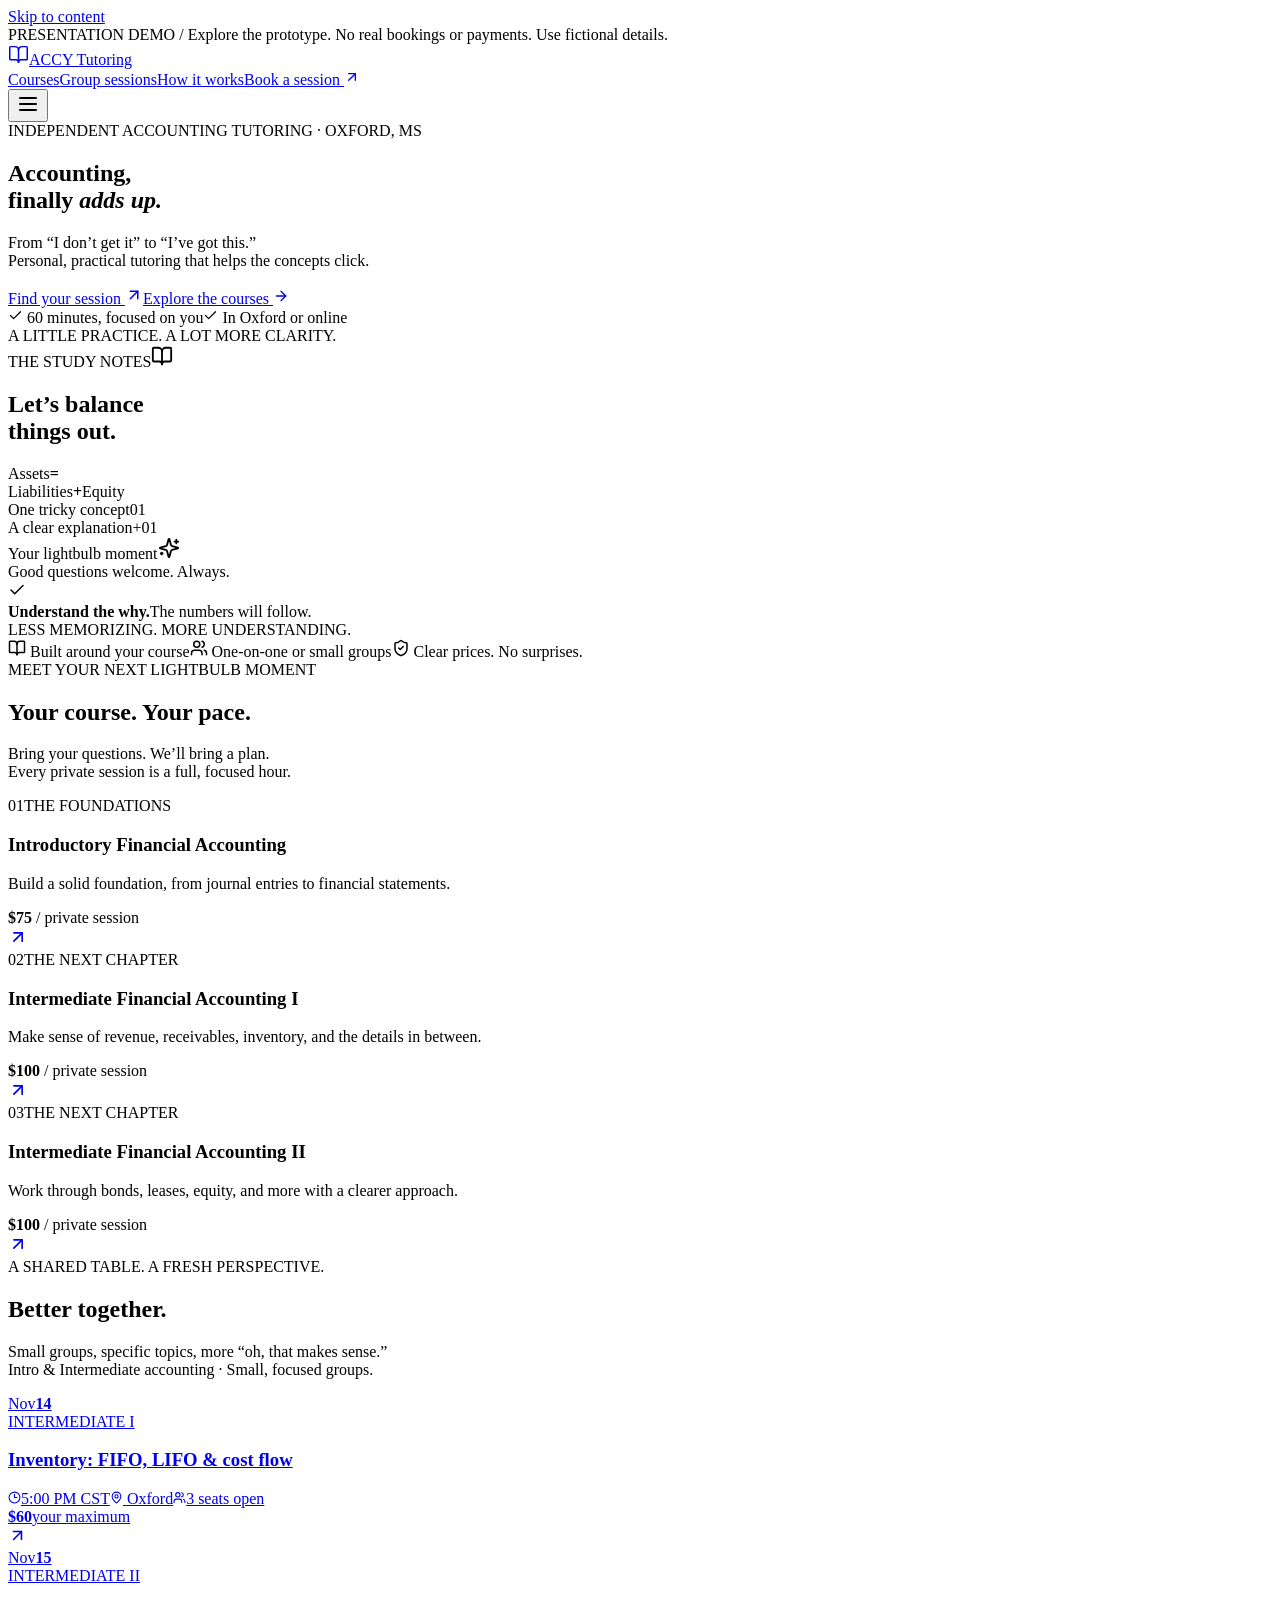
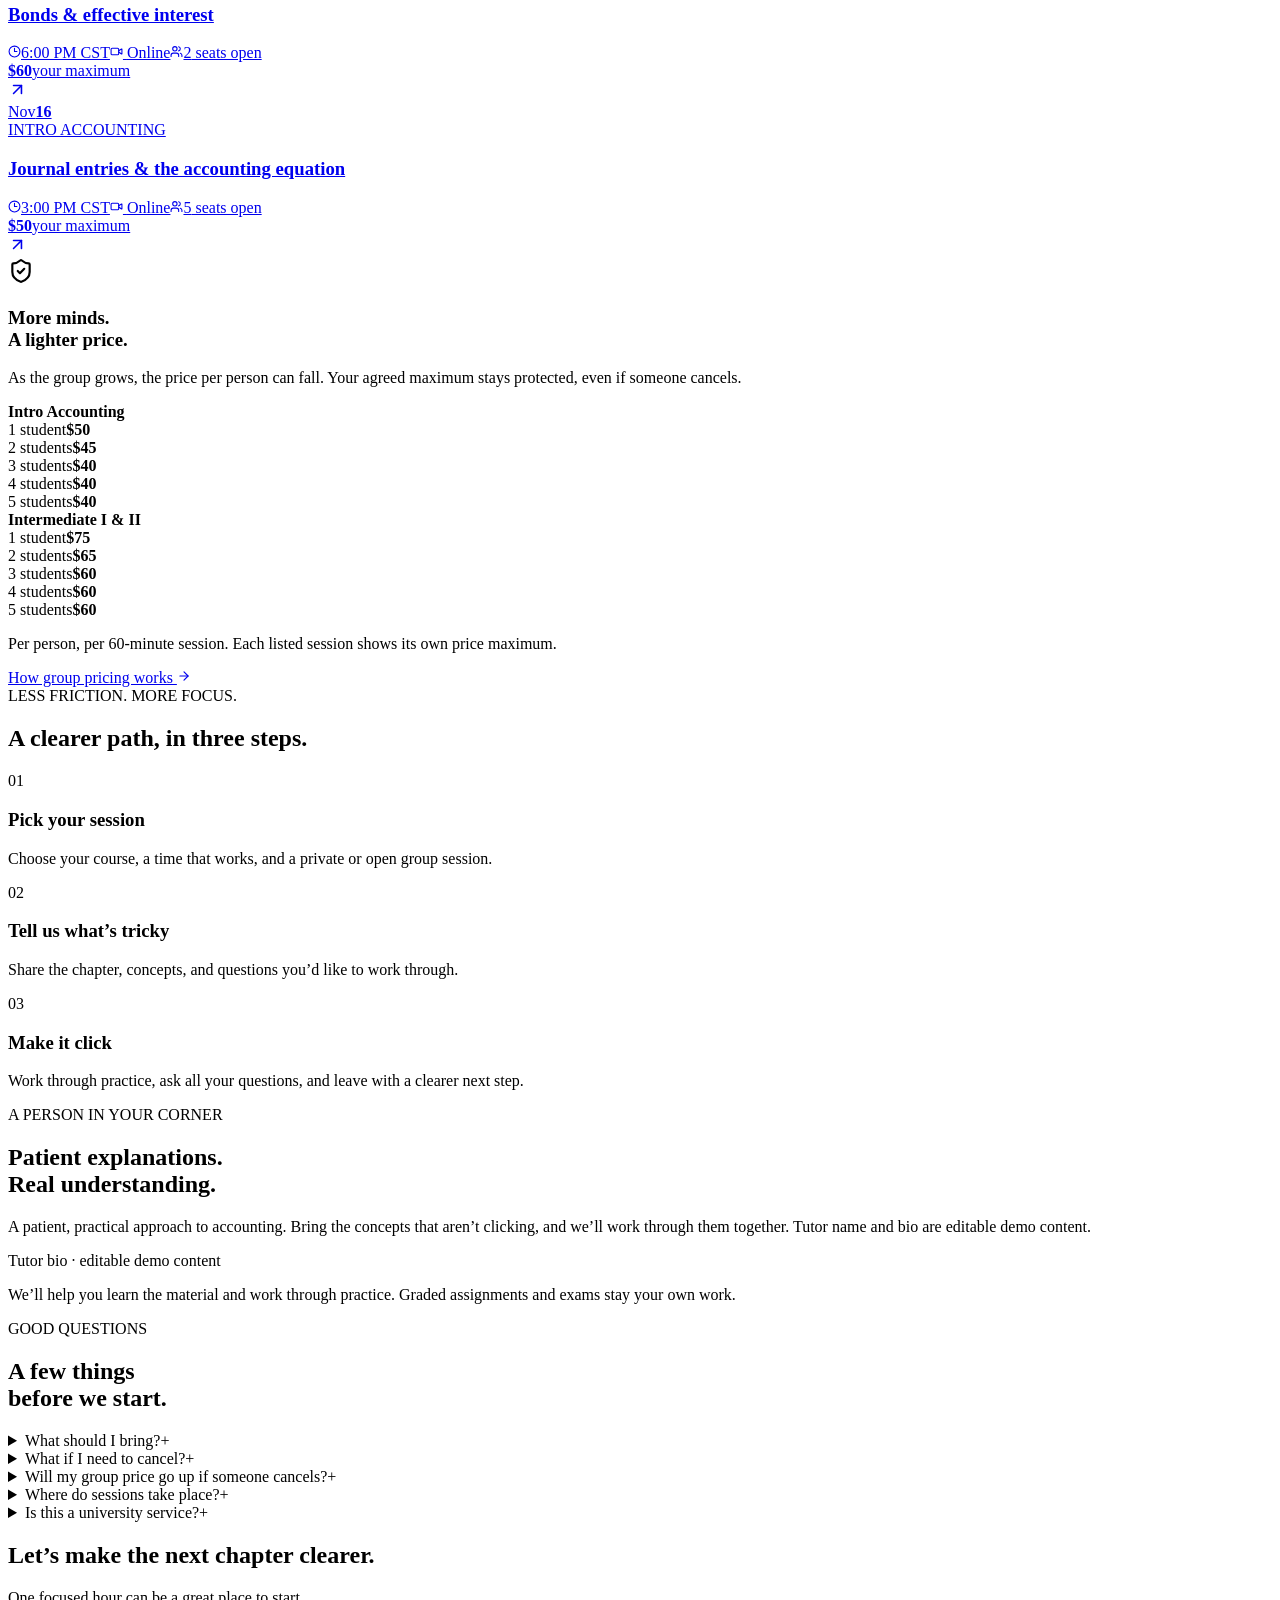
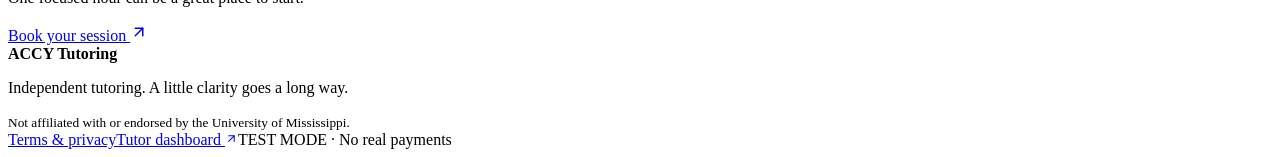
==== commit 3a24492f: "Publish prototype at GitHub Pages HTTPS URL" ====
--- a/index.html
+++ b/index.html
@@ -1 +1 @@
-<!DOCTYPE html><html lang="en"><head><meta charSet="utf-8"/><link rel="preconnect" href="/" crossorigin=""/><meta name="viewport" content="width=device-width, initial-scale=1"/><link rel="stylesheet" href="/_next/static/chunks/0l-7e2cdppn-u.css" data-precedence="next"/><link rel="preload" as="script" fetchPriority="low" href="/_next/static/chunks/310vm2bl3xxpt.js"/><script src="/_next/static/chunks/1wnov70f88xjy.js" async=""></script><script src="/_next/static/chunks/39_j1bdzreq0m.js" async=""></script><script src="/_next/static/chunks/0c98xzjfks9hq.js" async=""></script><script src="/_next/static/chunks/turbopack-2u1d16houkiyo.js" async=""></script><script src="/_next/static/chunks/3qfy96eoyh-ek.js" async=""></script><script src="/_next/static/chunks/348ttgprxkpa1.js" async=""></script><meta name="next-size-adjust" content=""/><title>ACCY Tutoring | Accounting, with clarity</title><meta name="description" content="Independent accounting tutoring for University of Mississippi students. Book private or small group sessions in Oxford or online. Test-mode prototype."/><meta name="robots" content="noindex, nofollow"/><script src="/_next/static/chunks/0cz1d0mv5g_q7.js" noModule=""></script></head><body><div hidden=""><!--$--><!--/$--></div><a href="#main" class="skip-link">Skip to content</a><div class="test-banner"><span class="status-dot"></span> PRESENTATION DEMO<!-- --> <span class="banner-divider">/</span> Explore the prototype. No real bookings or payments. Use fictional details.</div><header class="site-header"><div class="container header-inner"><a class="brand" aria-label="ACCY Tutoring home" href="/"><span class="brand-mark"><svg xmlns="http://www.w3.org/2000/svg" width="21" height="21" viewBox="0 0 24 24" fill="none" stroke="currentColor" stroke-width="1.7" stroke-linecap="round" stroke-linejoin="round" class="lucide lucide-book-open"><path d="M12 7v14"></path><path d="M3 18a1 1 0 0 1-1-1V4a1 1 0 0 1 1-1h5a4 4 0 0 1 4 4 4 4 0 0 1 4-4h5a1 1 0 0 1 1 1v13a1 1 0 0 1-1 1h-6a3 3 0 0 0-3 3 3 3 0 0 0-3-3z"></path></svg></span>ACCY Tutoring</a><nav class="nav" aria-label="Main navigation"><a href="/#courses">Courses</a><a href="/#groups">Group sessions</a><a href="/#how">How it works</a><a class="button small" href="/book/">Book a session <svg xmlns="http://www.w3.org/2000/svg" width="16" height="16" viewBox="0 0 24 24" fill="none" stroke="currentColor" stroke-width="2" stroke-linecap="round" stroke-linejoin="round" class="lucide lucide-arrow-up-right"><path d="M7 7h10v10"></path><path d="M7 17 17 7"></path></svg></a></nav><button class="icon-button mobile-menu" aria-label="Open menu" aria-expanded="false"><svg xmlns="http://www.w3.org/2000/svg" width="24" height="24" viewBox="0 0 24 24" fill="none" stroke="currentColor" stroke-width="2" stroke-linecap="round" stroke-linejoin="round" class="lucide lucide-menu"><line x1="4" x2="20" y1="12" y2="12"></line><line x1="4" x2="20" y1="6" y2="6"></line><line x1="4" x2="20" y1="18" y2="18"></line></svg></button></div></header><main id="main"><section class="hero container"><div class="hero-copy"><div class="eyebrow"><span class="red-dash"></span> INDEPENDENT ACCOUNTING TUTORING · OXFORD, MS</div><h1>Accounting,<br/>finally <em>adds up.</em></h1><p class="hero-intro">From “I don’t get it” to “I’ve got this.”<br/>Personal, practical tutoring that helps the concepts click.</p><div class="hero-actions"><a class="button" href="/book/">Find your session <svg xmlns="http://www.w3.org/2000/svg" width="18" height="18" viewBox="0 0 24 24" fill="none" stroke="currentColor" stroke-width="2" stroke-linecap="round" stroke-linejoin="round" class="lucide lucide-arrow-up-right"><path d="M7 7h10v10"></path><path d="M7 17 17 7"></path></svg></a><a class="text-link" href="#courses">Explore the courses <svg xmlns="http://www.w3.org/2000/svg" width="16" height="16" viewBox="0 0 24 24" fill="none" stroke="currentColor" stroke-width="2" stroke-linecap="round" stroke-linejoin="round" class="lucide lucide-arrow-right"><path d="M5 12h14"></path><path d="m12 5 7 7-7 7"></path></svg></a></div><div class="hero-notes"><span><svg xmlns="http://www.w3.org/2000/svg" width="15" height="15" viewBox="0 0 24 24" fill="none" stroke="currentColor" stroke-width="2" stroke-linecap="round" stroke-linejoin="round" class="lucide lucide-check"><path d="M20 6 9 17l-5-5"></path></svg> 60 minutes, focused on you</span><span><svg xmlns="http://www.w3.org/2000/svg" width="15" height="15" viewBox="0 0 24 24" fill="none" stroke="currentColor" stroke-width="2" stroke-linecap="round" stroke-linejoin="round" class="lucide lucide-check"><path d="M20 6 9 17l-5-5"></path></svg> In Oxford or online</span></div></div><div class="hero-art" aria-label="Illustrated accounting study notes"><div class="art-label"><span class="status-dot"></span> A LITTLE PRACTICE. A LOT MORE CLARITY.</div><div class="workbook"><div class="workbook-top"><span>THE STUDY NOTES</span><svg xmlns="http://www.w3.org/2000/svg" width="22" height="22" viewBox="0 0 24 24" fill="none" stroke="currentColor" stroke-width="2" stroke-linecap="round" stroke-linejoin="round" class="lucide lucide-book-open"><path d="M12 7v14"></path><path d="M3 18a1 1 0 0 1-1-1V4a1 1 0 0 1 1-1h5a4 4 0 0 1 4 4 4 4 0 0 1 4-4h5a1 1 0 0 1 1 1v13a1 1 0 0 1-1 1h-6a3 3 0 0 0-3 3 3 3 0 0 0-3-3z"></path></svg></div><h2>Let’s balance<br/>things out.</h2><div class="equation"><span>Assets</span><b>=</b><div><span>Liabilities</span><b>+</b><span>Equity</span></div></div><div class="ledger"><div><span>One tricky concept</span><span>01</span></div><div><span>A clear explanation</span><span>+01</span></div><div class="ledger-total"><span>Your lightbulb moment</span><svg xmlns="http://www.w3.org/2000/svg" width="22" height="22" viewBox="0 0 24 24" fill="none" stroke="currentColor" stroke-width="2" stroke-linecap="round" stroke-linejoin="round" class="lucide lucide-sparkles"><path d="M9.937 15.5A2 2 0 0 0 8.5 14.063l-6.135-1.582a.5.5 0 0 1 0-.962L8.5 9.936A2 2 0 0 0 9.937 8.5l1.582-6.135a.5.5 0 0 1 .963 0L14.063 8.5A2 2 0 0 0 15.5 9.937l6.135 1.581a.5.5 0 0 1 0 .964L15.5 14.063a2 2 0 0 0-1.437 1.437l-1.582 6.135a.5.5 0 0 1-.963 0z"></path><path d="M20 3v4"></path><path d="M22 5h-4"></path><path d="M4 17v2"></path><path d="M5 18H3"></path></svg></div></div><div class="pencil-line"></div><div class="note-footer">Good questions welcome. Always.</div></div><div class="floating-note"><span class="circle-check"><svg xmlns="http://www.w3.org/2000/svg" width="18" height="18" viewBox="0 0 24 24" fill="none" stroke="currentColor" stroke-width="2" stroke-linecap="round" stroke-linejoin="round" class="lucide lucide-check"><path d="M20 6 9 17l-5-5"></path></svg></span><div><strong>Understand the why.</strong><span>The numbers will follow.</span></div></div><span class="art-caption">LESS MEMORIZING. MORE UNDERSTANDING.</span></div></section><section class="trust-strip"><div class="container"><span><svg xmlns="http://www.w3.org/2000/svg" width="18" height="18" viewBox="0 0 24 24" fill="none" stroke="currentColor" stroke-width="2" stroke-linecap="round" stroke-linejoin="round" class="lucide lucide-book-open"><path d="M12 7v14"></path><path d="M3 18a1 1 0 0 1-1-1V4a1 1 0 0 1 1-1h5a4 4 0 0 1 4 4 4 4 0 0 1 4-4h5a1 1 0 0 1 1 1v13a1 1 0 0 1-1 1h-6a3 3 0 0 0-3 3 3 3 0 0 0-3-3z"></path></svg> Built around your course</span><span><svg xmlns="http://www.w3.org/2000/svg" width="18" height="18" viewBox="0 0 24 24" fill="none" stroke="currentColor" stroke-width="2" stroke-linecap="round" stroke-linejoin="round" class="lucide lucide-users"><path d="M16 21v-2a4 4 0 0 0-4-4H6a4 4 0 0 0-4 4v2"></path><circle cx="9" cy="7" r="4"></circle><path d="M22 21v-2a4 4 0 0 0-3-3.87"></path><path d="M16 3.13a4 4 0 0 1 0 7.75"></path></svg> One-on-one or small groups</span><span><svg xmlns="http://www.w3.org/2000/svg" width="18" height="18" viewBox="0 0 24 24" fill="none" stroke="currentColor" stroke-width="2" stroke-linecap="round" stroke-linejoin="round" class="lucide lucide-shield-check"><path d="M20 13c0 5-3.5 7.5-7.66 8.95a1 1 0 0 1-.67-.01C7.5 20.5 4 18 4 13V6a1 1 0 0 1 1-1c2 0 4.5-1.2 6.24-2.72a1.17 1.17 0 0 1 1.52 0C14.51 3.81 17 5 19 5a1 1 0 0 1 1 1z"></path><path d="m9 12 2 2 4-4"></path></svg> Clear prices. No surprises.</span></div></section><section class="section container" id="courses"><div class="section-heading"><div><div class="eyebrow">MEET YOUR NEXT LIGHTBULB MOMENT</div><h2>Your course. Your pace.</h2></div><p>Bring your questions. We’ll bring a plan.<br/>Every private session is a full, focused hour.</p></div><div class="course-grid"><article class="course-card"><div class="course-top"><span class="course-number">0<!-- -->1</span><span class="tag">THE FOUNDATIONS</span></div><h3>Introductory Financial Accounting</h3><p>Build a solid foundation, from journal entries to financial statements.</p><div class="course-bottom"><div><strong>$75</strong><span> / private session</span></div><a class="round-link" aria-label="Book Introductory Financial Accounting" href="/book/?course=intro"><svg xmlns="http://www.w3.org/2000/svg" width="20" height="20" viewBox="0 0 24 24" fill="none" stroke="currentColor" stroke-width="2" stroke-linecap="round" stroke-linejoin="round" class="lucide lucide-arrow-up-right"><path d="M7 7h10v10"></path><path d="M7 17 17 7"></path></svg></a></div></article><article class="course-card"><div class="course-top"><span class="course-number">0<!-- -->2</span><span class="tag">THE NEXT CHAPTER</span></div><h3>Intermediate Financial Accounting I</h3><p>Make sense of revenue, receivables, inventory, and the details in between.</p><div class="course-bottom"><div><strong>$100</strong><span> / private session</span></div><a class="round-link" aria-label="Book Intermediate Financial Accounting I" href="/book/?course=intermediate-1"><svg xmlns="http://www.w3.org/2000/svg" width="20" height="20" viewBox="0 0 24 24" fill="none" stroke="currentColor" stroke-width="2" stroke-linecap="round" stroke-linejoin="round" class="lucide lucide-arrow-up-right"><path d="M7 7h10v10"></path><path d="M7 17 17 7"></path></svg></a></div></article><article class="course-card"><div class="course-top"><span class="course-number">0<!-- -->3</span><span class="tag">THE NEXT CHAPTER</span></div><h3>Intermediate Financial Accounting II</h3><p>Work through bonds, leases, equity, and more with a clearer approach.</p><div class="course-bottom"><div><strong>$100</strong><span> / private session</span></div><a class="round-link" aria-label="Book Intermediate Financial Accounting II" href="/book/?course=intermediate-2"><svg xmlns="http://www.w3.org/2000/svg" width="20" height="20" viewBox="0 0 24 24" fill="none" stroke="currentColor" stroke-width="2" stroke-linecap="round" stroke-linejoin="round" class="lucide lucide-arrow-up-right"><path d="M7 7h10v10"></path><path d="M7 17 17 7"></path></svg></a></div></article></div></section><section class="group-section" id="groups"><div class="container section"><div class="section-heading"><div><div class="eyebrow">A SHARED TABLE. A FRESH PERSPECTIVE.</div><h2>Better together.</h2></div><p>Small groups, specific topics, more “oh, that makes sense.”<br/>Intro &amp; Intermediate accounting · Small, focused groups.</p></div><div class="group-layout"><div class="group-list"><a class="group-row" href="/book/?group=group-1"><div class="date-block"><span>Nov</span><strong>13</strong></div><div class="group-info"><span class="overline">INTERMEDIATE I</span><h3>Inventory: FIFO, LIFO &amp; cost flow</h3><div class="meta"><span><svg xmlns="http://www.w3.org/2000/svg" width="13" height="13" viewBox="0 0 24 24" fill="none" stroke="currentColor" stroke-width="2" stroke-linecap="round" stroke-linejoin="round" class="lucide lucide-clock3"><circle cx="12" cy="12" r="10"></circle><polyline points="12 6 12 12 16.5 12"></polyline></svg>5:00 PM CST</span><span><svg xmlns="http://www.w3.org/2000/svg" width="13" height="13" viewBox="0 0 24 24" fill="none" stroke="currentColor" stroke-width="2" stroke-linecap="round" stroke-linejoin="round" class="lucide lucide-map-pin"><path d="M20 10c0 4.993-5.539 10.193-7.399 11.799a1 1 0 0 1-1.202 0C9.539 20.193 4 14.993 4 10a8 8 0 0 1 16 0"></path><circle cx="12" cy="10" r="3"></circle></svg> <!-- -->Oxford</span><span><svg xmlns="http://www.w3.org/2000/svg" width="13" height="13" viewBox="0 0 24 24" fill="none" stroke="currentColor" stroke-width="2" stroke-linecap="round" stroke-linejoin="round" class="lucide lucide-users"><path d="M16 21v-2a4 4 0 0 0-4-4H6a4 4 0 0 0-4 4v2"></path><circle cx="9" cy="7" r="4"></circle><path d="M22 21v-2a4 4 0 0 0-3-3.87"></path><path d="M16 3.13a4 4 0 0 1 0 7.75"></path></svg>3<!-- --> seats open</span></div></div><div class="group-price"><strong>$60</strong><span>your maximum</span></div><svg xmlns="http://www.w3.org/2000/svg" width="19" height="19" viewBox="0 0 24 24" fill="none" stroke="currentColor" stroke-width="2" stroke-linecap="round" stroke-linejoin="round" class="lucide lucide-arrow-up-right row-arrow"><path d="M7 7h10v10"></path><path d="M7 17 17 7"></path></svg></a><a class="group-row" href="/book/?group=group-2"><div class="date-block"><span>Nov</span><strong>14</strong></div><div class="group-info"><span class="overline">INTERMEDIATE II</span><h3>Bonds &amp; effective interest</h3><div class="meta"><span><svg xmlns="http://www.w3.org/2000/svg" width="13" height="13" viewBox="0 0 24 24" fill="none" stroke="currentColor" stroke-width="2" stroke-linecap="round" stroke-linejoin="round" class="lucide lucide-clock3"><circle cx="12" cy="12" r="10"></circle><polyline points="12 6 12 12 16.5 12"></polyline></svg>6:00 PM CST</span><span><svg xmlns="http://www.w3.org/2000/svg" width="13" height="13" viewBox="0 0 24 24" fill="none" stroke="currentColor" stroke-width="2" stroke-linecap="round" stroke-linejoin="round" class="lucide lucide-video"><path d="m16 13 5.223 3.482a.5.5 0 0 0 .777-.416V7.87a.5.5 0 0 0-.752-.432L16 10.5"></path><rect x="2" y="6" width="14" height="12" rx="2"></rect></svg> <!-- -->Online</span><span><svg xmlns="http://www.w3.org/2000/svg" width="13" height="13" viewBox="0 0 24 24" fill="none" stroke="currentColor" stroke-width="2" stroke-linecap="round" stroke-linejoin="round" class="lucide lucide-users"><path d="M16 21v-2a4 4 0 0 0-4-4H6a4 4 0 0 0-4 4v2"></path><circle cx="9" cy="7" r="4"></circle><path d="M22 21v-2a4 4 0 0 0-3-3.87"></path><path d="M16 3.13a4 4 0 0 1 0 7.75"></path></svg>2<!-- --> seats open</span></div></div><div class="group-price"><strong>$60</strong><span>your maximum</span></div><svg xmlns="http://www.w3.org/2000/svg" width="19" height="19" viewBox="0 0 24 24" fill="none" stroke="currentColor" stroke-width="2" stroke-linecap="round" stroke-linejoin="round" class="lucide lucide-arrow-up-right row-arrow"><path d="M7 7h10v10"></path><path d="M7 17 17 7"></path></svg></a><a class="group-row" href="/book/?group=group-3"><div class="date-block"><span>Nov</span><strong>15</strong></div><div class="group-info"><span class="overline">INTRO ACCOUNTING</span><h3>Journal entries &amp; the accounting equation</h3><div class="meta"><span><svg xmlns="http://www.w3.org/2000/svg" width="13" height="13" viewBox="0 0 24 24" fill="none" stroke="currentColor" stroke-width="2" stroke-linecap="round" stroke-linejoin="round" class="lucide lucide-clock3"><circle cx="12" cy="12" r="10"></circle><polyline points="12 6 12 12 16.5 12"></polyline></svg>3:00 PM CST</span><span><svg xmlns="http://www.w3.org/2000/svg" width="13" height="13" viewBox="0 0 24 24" fill="none" stroke="currentColor" stroke-width="2" stroke-linecap="round" stroke-linejoin="round" class="lucide lucide-video"><path d="m16 13 5.223 3.482a.5.5 0 0 0 .777-.416V7.87a.5.5 0 0 0-.752-.432L16 10.5"></path><rect x="2" y="6" width="14" height="12" rx="2"></rect></svg> <!-- -->Online</span><span><svg xmlns="http://www.w3.org/2000/svg" width="13" height="13" viewBox="0 0 24 24" fill="none" stroke="currentColor" stroke-width="2" stroke-linecap="round" stroke-linejoin="round" class="lucide lucide-users"><path d="M16 21v-2a4 4 0 0 0-4-4H6a4 4 0 0 0-4 4v2"></path><circle cx="9" cy="7" r="4"></circle><path d="M22 21v-2a4 4 0 0 0-3-3.87"></path><path d="M16 3.13a4 4 0 0 1 0 7.75"></path></svg>5<!-- --> seats open</span></div></div><div class="group-price"><strong>$50</strong><span>your maximum</span></div><svg xmlns="http://www.w3.org/2000/svg" width="19" height="19" viewBox="0 0 24 24" fill="none" stroke="currentColor" stroke-width="2" stroke-linecap="round" stroke-linejoin="round" class="lucide lucide-arrow-up-right row-arrow"><path d="M7 7h10v10"></path><path d="M7 17 17 7"></path></svg></a></div><aside class="price-note"><svg xmlns="http://www.w3.org/2000/svg" width="26" height="26" viewBox="0 0 24 24" fill="none" stroke="currentColor" stroke-width="2" stroke-linecap="round" stroke-linejoin="round" class="lucide lucide-shield-check"><path d="M20 13c0 5-3.5 7.5-7.66 8.95a1 1 0 0 1-.67-.01C7.5 20.5 4 18 4 13V6a1 1 0 0 1 1-1c2 0 4.5-1.2 6.24-2.72a1.17 1.17 0 0 1 1.52 0C14.51 3.81 17 5 19 5a1 1 0 0 1 1 1z"></path><path d="m9 12 2 2 4-4"></path></svg><h3>More minds.<br/> A lighter price.</h3><p>As the group grows, the price per person can fall. Your agreed maximum stays protected, even if someone cancels.</p><div class="course-tier-summary"><strong class="tier-heading">Intro Accounting</strong><div class="tier-mini"><div><span>1<!-- --> <!-- -->student</span><strong>$50</strong></div><div><span>2<!-- --> <!-- -->students</span><strong>$45</strong></div><div><span>3<!-- --> <!-- -->students</span><strong>$40</strong></div><div><span>4<!-- --> <!-- -->students</span><strong>$40</strong></div><div><span>5<!-- --> <!-- -->students</span><strong>$40</strong></div></div></div><div class="course-tier-summary"><strong class="tier-heading">Intermediate I &amp; II</strong><div class="tier-mini"><div><span>1<!-- --> <!-- -->student</span><strong>$75</strong></div><div><span>2<!-- --> <!-- -->students</span><strong>$65</strong></div><div><span>3<!-- --> <!-- -->students</span><strong>$60</strong></div><div><span>4<!-- --> <!-- -->students</span><strong>$60</strong></div><div><span>5<!-- --> <!-- -->students</span><strong>$60</strong></div></div></div><p class="fine-print">Per person, per 60-minute session. Each listed session shows its own price maximum.</p><a class="text-link" href="/policies/#pricing">How group pricing works <svg xmlns="http://www.w3.org/2000/svg" width="14" height="14" viewBox="0 0 24 24" fill="none" stroke="currentColor" stroke-width="2" stroke-linecap="round" stroke-linejoin="round" class="lucide lucide-arrow-right"><path d="M5 12h14"></path><path d="m12 5 7 7-7 7"></path></svg></a></aside></div></div></section><section class="section container" id="how"><div class="section-heading"><div><div class="eyebrow">LESS FRICTION. MORE FOCUS.</div><h2>A clearer path, in three steps.</h2></div></div><div class="steps-grid"><div><span class="step-number">01</span><h3>Pick your session</h3><p>Choose your course, a time that works, and a private or open group session.</p></div><div><span class="step-number">02</span><h3>Tell us what’s tricky</h3><p>Share the chapter, concepts, and questions you’d like to work through.</p></div><div><span class="step-number">03</span><h3>Make it click</h3><p>Work through practice, ask all your questions, and leave with a clearer next step.</p></div></div></section><section class="about-section container"><div><div class="eyebrow">A PERSON IN YOUR CORNER</div><h2>Patient explanations.<br/>Real understanding.</h2></div><div><p>A patient, practical approach to accounting. Bring the concepts that aren’t clicking, and we’ll work through them together. Tutor name and bio are editable demo content.</p><span class="subtle-tag">Tutor bio · editable demo content</span><p class="integrity-note">We’ll help you learn the material and work through practice. Graded assignments and exams stay your own work.</p></div></section><section class="section container faq-section"><div><div class="eyebrow">GOOD QUESTIONS</div><h2>A few things<br/> before we start.</h2></div><div class="faqs"><details><summary>What should I bring?<span>+</span></summary><p>Bring your notes, course materials, a calculator, and specific questions. Practice problems are welcome; we won’t complete graded work for you.</p></details><details><summary>What if I need to cancel?<span>+</span></summary><p>Cancel through your private booking link at least 24 hours before your session for a full refund. Later cancellations and no-shows owe no more than the agreed maximum, subject to tutor-approved exceptions and applicable law.</p></details><details><summary>Will my group price go up if someone cancels?<span>+</span></summary><p>Never above your accepted maximum. After the session, checked-in attendance determines the pricing tier. Attendees pay the lower of that tier and their individual maximum. Late cancellations and no-shows do not receive an attendance discount.</p></details><details><summary>Where do sessions take place?<span>+</span></summary><p>Choose in-person in Oxford or online when available. The location and online meeting room are demo placeholders until configured by the tutor.</p></details><details><summary>Is this a university service?<span>+</span></summary><p>No. This is independent tutoring and is not affiliated with or endorsed by the University of Mississippi.</p></details></div></section><section class="cta container"><div><h2>Let’s make the next chapter clearer.</h2><p>One focused hour can be a great place to start.</p></div><a class="button light" href="/book/">Book your session <svg xmlns="http://www.w3.org/2000/svg" width="18" height="18" viewBox="0 0 24 24" fill="none" stroke="currentColor" stroke-width="2" stroke-linecap="round" stroke-linejoin="round" class="lucide lucide-arrow-up-right"><path d="M7 7h10v10"></path><path d="M7 17 17 7"></path></svg></a></section></main><footer><div class="container footer-inner"><div><strong>ACCY Tutoring</strong><p>Independent tutoring. A little clarity goes a long way.</p><small>Not affiliated with or endorsed by the University of Mississippi.</small></div><div class="footer-links"><a href="/policies/">Terms &amp; privacy</a><a href="/admin/">Tutor dashboard <svg xmlns="http://www.w3.org/2000/svg" width="13" height="13" viewBox="0 0 24 24" fill="none" stroke="currentColor" stroke-width="2" stroke-linecap="round" stroke-linejoin="round" class="lucide lucide-arrow-up-right"><path d="M7 7h10v10"></path><path d="M7 17 17 7"></path></svg></a><span class="test-pill">TEST MODE · No real payments</span></div></div></footer><!--$--><!--/$--><script id="_R_">(globalThis["TURBOPACK"] || (globalThis["TURBOPACK"] = [])).push({"otherChunks":["static/chunks/310vm2bl3xxpt.js","static/chunks/1wnov70f88xjy.js","static/chunks/39_j1bdzreq0m.js","static/chunks/0c98xzjfks9hq.js"],"runtimeModuleIds":[94553]});</script><script src="/_next/static/chunks/310vm2bl3xxpt.js" async=""></script><script>(self.__next_f=self.__next_f||[]).push([0])</script><script>self.__next_f.push([1,"1:\"$Sreact.fragment\"\n2:\"/_next/static/chunks/3qfy96eoyh-ek.js\"\n3:I[39756,[\"$2\"],\"default\"]\n4:I[37457,[\"$2\"],\"default\"]\n6:\"/_next/static/chunks/348ttgprxkpa1.js\"\n7:I[16176,[\"$2\",\"$6\"],\"Header\"]\n8:I[22016,[\"$2\",\"$6\"],\"\"]\n16:\"ViewportBoundary\"\n17:I[97367,[\"$2\"],\"$16\"]\n19:\"MetadataBoundary\"\n1a:I[97367,[\"$2\"],\"$19\"]\n1b:\"$Sreact.suspense\"\n1d:I[68027,[\"$2\"],\"default\",1]\n:HL[\"/_next/static/chunks/0l-7e2cdppn-u.css\",\"style\"]\n:HC[\"/\",\"\"]\n5:[[\"children\",{\"s\":\"__PAGE__\",\"h\":512,\"d\":{\"r\":[\"$\",\"$1\",\"c\",{\"children\":[[[\"$\",\"$L7\",null,{\"name\":\"ACCY Tutoring\"}],[\"$\",\"main\",null,{\"id\":\"main\",\"children\":[[\"$\",\"section\",null,{\"className\":\"hero container\",\"children\":[[\"$\",\"div\",null,{\"className\":\"hero-copy\",\"children\":[[\"$\",\"div\",null,{\"className\":\"eyebrow\",\"children\":[[\"$\",\"span\",null,{\"className\":\"red-dash\"}],\" INDEPENDENT ACCOUNTING TUTORING · OXFORD, MS\"]}],[\"$\",\"h1\",null,{\"children\":[\"Accounting,\",[\"$\",\"br\",null,{}],\"finally \",[\"$\",\"em\",null,{\"children\":\"adds up.\"}]]}],[\"$\",\"p\",null,{\"className\":\"hero-intro\",\"children\":[\"From “I don’t get it” to “I’ve got this.”\",[\"$\",\"br\",null,{}],\"Personal, practical tutoring that helps the concepts click.\"]}],[\"$\",\"div\",null,{\"className\":\"hero-actions\",\"children\":[[\"$\",\"$L8\",null,{\"href\":\"/book\",\"className\":\"button\",\"children\":[\"Find your session \",[\"$\",\"svg\",null,{\"ref\":\"$undefined\",\"xmlns\":\"http://www.w3.org/2000/svg\",\"width\":18,\"height\":18,\"viewBox\":\"0 0 24 24\",\"fill\":\"none\",\"stroke\":\"currentColor\",\"strokeWidth\":2,\"strokeLinecap\":\"round\",\"strokeLinejoin\":\"round\",\"className\":\"lucide lucide-arrow-up-right\",\"children\":[[\"$\",\"path\",\"1tivn9\",{\"d\":\"M7 7h10v10\"}],[\"$\",\"path\",\"1vkiza\",{\"d\":\"M7 17 17 7\"}],\"$undefined\"]}]]}],[\"$\",\"$L8\",null,{\"href\":\"#courses\",\"className\":\"text-link\",\"children\":[\"Explore the courses \",[\"$\",\"svg\",null,{\"ref\":\"$undefined\",\"xmlns\":\"http://www.w3.org/2000/svg\",\"width\":16,\"height\":16,\"viewBox\":\"0 0 24 24\",\"fill\":\"none\",\"stroke\":\"currentColor\",\"strokeWidth\":2,\"strokeLinecap\":\"round\",\"strokeLinejoin\":\"round\",\"className\":\"lucide lucide-arrow-right\",\"children\":[[\"$\",\"path\",\"1ays0h\",{\"d\":\"M5 12h14\"}],[\"$\",\"path\",\"xquz4c\",{\"d\":\"m12 5 7 7-7 7\"}],\"$undefined\"]}]]}]]}],[\"$\",\"div\",null,{\"className\":\"hero-notes\",\"children\":[[\"$\",\"span\",null,{\"children\":[[\"$\",\"svg\",null,{\"ref\":\"$undefined\",\"xmlns\":\"http://www.w3.org/2000/svg\",\"width\":15,\"height\":15,\"viewBox\":\"0 0 24 24\",\"fill\":\"none\",\"stroke\":\"currentColor\",\"strokeWidth\":2,\"strokeLinecap\":\"round\",\"strokeLinejoin\":\"round\",\"className\":\"lucide lucide-check\",\"children\":[[\"$\",\"path\",\"1gmf2c\",{\"d\":\"M20 6 9 17l-5-5\"}],\"$undefined\"]}],\" 60 minutes, focused on you\"]}],[\"$\",\"span\",null,{\"children\":[[\"$\",\"svg\",null,{\"ref\":\"$undefined\",\"xmlns\":\"http://www.w3.org/2000/svg\",\"width\":15,\"height\":15,\"viewBox\":\"0 0 24 24\",\"fill\":\"none\",\"stroke\":\"currentColor\",\"strokeWidth\":2,\"strokeLinecap\":\"round\",\"strokeLinejoin\":\"round\",\"className\":\"lucide lucide-check\",\"children\":[[\"$\",\"path\",\"1gmf2c\",{\"d\":\"M20 6 9 17l-5-5\"}],\"$undefined\"]}],\" In Oxford or online\"]}]]}]]}],[\"$\",\"div\",null,{\"className\":\"hero-art\",\"aria-label\":\"Illustrated accounting study notes\",\"children\":[[\"$\",\"div\",null,{\"className\":\"art-label\",\"children\":[[\"$\",\"span\",null,{\"className\":\"status-dot\"}],\" A LITTLE PRACTICE. A LOT MORE CLARITY.\"]}],\"$L9\",\"$La\",\"$Lb\"]}]]}],\"$Lc\",\"$Ld\",\"$Le\",\"$Lf\",\"$L10\",\"$L11\",\"$L12\"]}],\"$L13\"],[\"$L14\"],\"$L15\"]}],\"p\":false,\"v\":null}}]]\n0:{\"P\":null,\"c\":[\"\",\"\"],\"q\":\"\",\"i\":false,\"t\":{\"t\":{\"s\":\"\",\"h\":528,\"d\":{\"r\":[\"$\",\"$1\",\"c\",{\"children\":[[[\"$\",\"link\",\"0\",{\"rel\":\"stylesheet\",\"href\":\"/_next/static/chunks/0l-7e2cdppn-u.css\",\"precedence\":\"next\",\"crossOrigin\":\"$undefined\",\"nonce\":\"$undefined\"}],[\"$\",\"script\",\"script-0\",{\"src\":\"/_next/static/chunks/3qfy96eoyh-ek.js\",\"async\":true,\"nonce\":\"$undefined\"}]],[\"$\",\"html\",null,{\"lang\":\"en\",\"children\":[\"$\",\"body\",null,{\"children\":[[\"$\",\"a\",null,{\"href\":\"#main\",\"className\":\"skip-link\",\"children\":\"Skip to content\"}],[\"$\",\"div\",null,{\"className\":\"test-banner\",\"children\":[[\"$\",\"span\",null,{\"className\":\"status-dot\"}],\" PRESENTATION DEMO\",\" \",[\"$\",\"span\",null,{\"className\":\"banner-divider\",\"children\":\"/\"}],\" Explore the prototype. No real bookings or payments. Use fictional details.\"]}],[\"$\",\"$L3\",null,{\"parallelRouterKey\":\"children\",\"error\":\"$undefined\",\"errorStyles\":\"$undefined\",\"errorScripts\":\"$undefined\",\"template\":[\"$\",\"$L4\",null,{}],\"templateStyles\":\"$undefined\",\"templateScripts\":\"$undefined\",\"notFound\":[[[\"$\",\"title\",null,{\"children\":\"404: This page could not be found.\"}],[\"$\",\"div\",null,{\"style\":{\"fontFamily\":\"system-ui,\\\"Segoe UI\\\",Roboto,Helvetica,Arial,sans-serif,\\\"Apple Color Emoji\\\",\\\"Segoe UI Emoji\\\"\",\"height\":\"100vh\",\"textAlign\":\"center\",\"display\":\"flex\",\"flexDirection\":\"column\",\"alignItems\":\"center\",\"justifyContent\":\"center\"},\"children\":[\"$\",\"div\",null,{\"children\":[[\"$\",\"style\",null,{\"dangerouslySetInnerHTML\":{\"__html\":\"body{color:#000;background:#fff;margin:0}.next-error-h1{border-right:1px solid rgba(0,0,0,.3)}@media (prefers-color-scheme:dark){body{color:#fff;background:#000}.next-error-h1{border-right:1px solid rgba(255,255,255,.3)}}\"}}],[\"$\",\"h1\",null,{\"className\":\"next-error-h1\",\"style\":{\"display\":\"inline-block\",\"margin\":\"0 20px 0 0\",\"padding\":\"0 23px 0 0\",\"fontSize\":24,\"fontWeight\":500,\"verticalAlign\":\"top\",\"lineHeight\":\"49px\"},\"children\":404}],[\"$\",\"div\",null,{\"style\":{\"display\":\"inline-block\"},\"children\":[\"$\",\"h2\",null,{\"style\":{\"fontSize\":14,\"fontWeight\":400,\"lineHeight\":\"49px\",\"margin\":0},\"children\":\"This page could not be found.\"}]}]]}]}]],[]],\"forbidden\":\"$undefined\",\"unauthorized\":\"$undefined\"}]]}]}]]}],\"p\":false,\"v\":null},\"c\":\"$Q5\"},\"h\":{\"r\":[\"$\",\"$1\",\"h\",{\"children\":[null,[\"$\",\"$L17\",null,{\"children\":\"$L18\"}],[\"$\",\"$L1a\",null,{\"children\":[[\"$\",\"div\",null,{\"hidden\":true,\"children\":[\"$\",\"$1b\",null,{\"name\":\"Next.Metadata\",\"children\":\"$L1c\"}]}],null]}],[\"$\",\"meta\",null,{\"name\":\"next-size-adjust\",\"content\":\"\"}]]}],\"p\":false,\"v\":null}},\"m\":\"$undefined\",\"G\":[\"$1d\",[[\"$\",\"link\",\"0\",{\"rel\":\"stylesheet\",\"href\":\"/_next/static/chunks/0l-7e2cdppn-u.css\",\"precedence\":\"next\",\"crossOrigin\":\"$undefined\",\"nonce\":\"$undefined\"}]]],\"S\":true,\"r\":\"$undefined\",\"s\":\"$undefined\",\"a\":\"$undefined\",\"l\":\"$undefined\",\"p\":\"$undefined\",\"d\":\"$undefined\",\"b\":\"9Z3ySrREvZlUVgsT6yn6-\"}\n25:I[16176,[\"$2\",\"$6\"],\"Footer\"]\n26:I[97367,[\"$2\"],\"OutletBoundary\"]\n9:[\"$\",\"div\",null,{\"className\":\"workbook\",\"children\":[[\"$\",\"div\",null,{\"className\":\"workbook-top\",\"children\":[[\"$\",\"span\",null,{\"children\":\"THE STUDY NOTES\"}],[\"$\",\"svg\",null,{\"ref\":\"$undefined\",\"xmlns\":\"http://www.w3.org/2000/svg\",\"width\":22,\"height\":22,\"viewBox\":\"0 0 24 24\",\"fill\":\"none\",\"stroke\":\"currentColor\",\"strokeWidth\":2,\"strokeLinecap\":\"round\",\"strokeLinejoin\":\"round\",\"className\":\"lucide lucide-book-open\",\"children\":[[\"$\",\"path\",\"1akyts\",{\"d\":\"M12 7v14\"}],[\"$\",\"path\",\"ruj8y\",{\"d\":\"M3 18a1 1 0 0 1-1-1V4a1 1 0 0 1 1-1h5a4 4 0 0 1 4 4 4 4 0 0 1 4-4h5a1 1 0 0 1 1 1v13a1 1 0 0 1-1 1h-6a3 3 0 0 0-3 3 3 3 0 0 0-3-3z\"}],\"$undefined\"]}]]}],[\"$\",\"h2\",null,{\"children\":[\"Let’s balance\",[\"$\",\"br\",null,{}],\"things out.\"]}],[\"$\",\"div\",null,{\"className\":\"equation\",\"children\":[[\"$\",\"span\",null,{\"children\":\"Assets\"}],[\"$\",\"b\",null,{\"children\":\"=\"}],[\"$\",\"div\",null,{\"children\":[[\"$\",\"span\",null,{\"children\":\"Liabilities\"}],[\"$\",\"b\",null,{\"children\":\"+\"}],[\"$\",\"span\",null,{\"children\":\"Equity\"}]]}]]}],[\"$\",\"div\",null,{\"className\":\"ledger\",\"children\":[[\"$\",\"div\",null,{\"children\":[[\"$\",\"span\",null,{\"children\":\"One tricky concept\"}],[\"$\",\"span\",null,{\"children\":\"01\"}]]}],[\"$\",\"div\",null,{\"children\":[[\"$\",\"span\",null,{\"children\":\"A clear explanation\"}],[\"$\",\"span\",null,{\"children\":\"+01\"}]]}],[\"$\",\"div\",null,{\"className\":\"ledger-total\",\"children\":[[\"$\",\"span\",null,{\"children\":\"Your lightbulb moment\"}],[\"$\",\"svg\",null,{\"ref\":\"$undefined\",\"xmlns\":\"http://www.w3.org/2000/svg\",\"width\":22,\"height\":22,\"viewBox\":\"0 0 24 24\",\"fill\":\"none\",\"stroke\":\"currentColor\",\"strokeWidth\":2,\"strokeLinecap\":\"round\",\"strokeLinejoin\":\"round\",\"className\":\"lucide lucide-sparkles\",\"children\":[[\"$\",\"path\",\"4pj2yx\",{\"d\":\"M9.937 15.5A2 2 0 0 0 8.5 14.063l-6.135-1.582a.5.5 0 0 1 0-.962L8.5 9.936A2 2 0 0 0 9.937 8.5l1.582-6.135a.5.5 0 0 1 .963 0L14.063 8.5A2 2 0 0 0 15.5 9.937l6.135 1.581a.5.5 0 0 1 0 .964L15.5 14.063a2 2 0 0 0-1.437 1.437l-1.582 6.135a.5.5 0 0 1-.963 0z\"}],[\"$\",\"path\",\"1olli1\",{\"d\":\"M20 3v4\"}],[\"$\",\"path\",\"1gvqau\",{\"d\":\"M22 5h-4\"}],[\"$\",\"path\",\"vumght\",{\"d\":\"M4 17v2\"}],[\"$\",\"path\",\"zchphs\",{\"d\":\"M5 18H3\"}],\"$undefined\"]}]]}]]}],[\"$\",\"div\",null,{\"className\":\"pencil-line\"}],[\"$\",\"div\",null,{\"className\":\"note-footer\",\"children\":\"Good questions welcome. Always.\"}]]}]\na:[\"$\",\"div\",null,{\"className\":\"floating-note\",\"children\":[[\"$\",\"span\",null,{\"className\":\"circle-check\",\"children\":[\"$\",\"svg\",null,{\"ref\":\"$undefined\",\"xmlns\":\"http://www.w3.org/2000/svg\",\"width\":18,\"height\":18,\"viewBox\":\"0 0 24 24\",\"fill\":\"none\",\"stroke\":\"currentColor\",\"strokeWidth\":2,\"strokeLinecap\":\"round\",\"strokeLinejoin\":\"round\",\"className\":\"lucide lucide-check\",\"children\":[[\"$\",\"path\",\"1gmf2c\",{\"d\":\"M20 6 9 17l-5-5\"}],\"$undefined\"]}]}],[\"$\",\"div\",null,{\"children\":[[\"$\",\"strong\",null,{\"children\":\"Understand the why.\"}],[\"$\",\"span\",null,{\"children\":\"The numbers will follow.\"}]]}]]}]\nb:[\"$\",\"span\",null,{\"className\":\"art-caption\",\"children\":\"LESS MEMORIZING. MORE UNDERSTANDING.\"}]\nc:[\"$\",\"section\",null,{\"className\":\"trust-strip\",\"children\":[\"$\",\"div\",null,{\"className\":\"container\",\"children\":[[\"$\",\"span\",null,{\"children\":[[\"$\",\"svg\",null,{\"ref\":\"$undefined\",\"xmlns\":\"http://www.w3.org/2000/svg\",\"width\":18,\"height\":18,\"viewBox\":\"0 0 24 24\",\"fill\":\"none\",\"stroke\":\"currentColor\",\"strokeWidth\":2,\"strokeLinecap\":\"round\",\"strokeLinejoin\":\"round\",\"className\":\"lucide lucide-book-open\",\"children\":[[\"$\",\"path\",\"1akyts\",{\"d\":\"M12 7v14\"}],[\"$\",\"path\",\"ruj8y\",{\"d\":\"M3 18a1 1 0 0 1-1-1V4a1 1 0 0 1 1-1h5a4 4 0 0 1 4 4 4 4 0 0 1 4-4h5a1 1 0 0 1 1 1v13a1 1 0 0 1-1 1h-6a3 3 0 0 0-3 3 3 3 0 0 0-3-3z\"}],\"$undefined\"]}],\" Built around your course\"]}],[\"$\",\"span\",null,{\"children\":[[\"$\",\"svg\",null,{\"ref\":\"$undefined\",\"xmlns\":\"http://www.w3.org/2000/svg\",\"width\":18,\"height\":18,\"viewBox\":\"0 0 24 24\",\"fill\":\"none\",\"stroke\":\"currentColor\",\"strokeWidth\":2,\"strokeLinecap\":\"round\",\"strokeLinejoin\":\"round\",\"className\":\"lucide lucide-users\",\"children\":[[\"$\",\"path\",\"1yyitq\",{\"d\":\"M16 21v-2a4 4 0 0 0-4-4H6a4 4 0 0 0-4 4v2\"}],[\"$\",\"circle\",\"nufk8\",{\"cx\":\"9\",\"cy\":\"7\",\"r\":\"4\"}],[\"$\",\"path\",\"kshegd\",{\"d\":\"M22 21v-2a4 4 0 0 0-3-3.87\"}],[\"$\",\"path\",\"1da9ce\",{\"d\":\"M16 3.13a4 4 0 0 1 0 7.75\"}],\"$undefined\"]}],\" One-on-one or small groups\"]}],[\"$\",\"span\",null,{\"children\":[[\"$\",\"svg\",null,{\"ref\":\"$undefined\",\"xmlns\":\"http://www.w3.org/2000/svg\",\"width\":18,\"height\":18,\"viewBox\":\"0 0 24 24\",\"fill\":\"none\",\"stroke\":\"currentColor\",\"strokeWidth\":2,\"strokeLinecap\":\"round\",\"strokeLinejoin\":\"round\",\"className\":\"lucide lucide-shield-check\",\"children\":[[\"$\",\"path\",\"oel41y\",{\"d\":\"M20 13c0 5-3.5 7.5-7.66 8.95a1 1 0 0 1-.67-.01C7.5 20.5 4 18 4 13V6a1 1 0 0 1 1-1c2 0 4.5-1.2 6.24-2.72a1.17 1.17 0 0 1 1.52 0C14.51 3.81 17 5 19 5a1 1 0 0 1 1 1z\"}],[\"$\",\"path\",\"dzmm74\",{\"d\":\"m9 12 2 2 4-4\"}],\"$undefined\"]}],\" Clear prices. No surprises.\"]}]]}]}]\nd:[\"$\",\"section\",null,{\"className\":\"section container\",\"id\":\"courses\",\"children\":[[\"$\",\"div\",null,{\"className\":\"section-heading\",\"children\":[[\"$\",\"div\",null,{\"children\":[[\"$\",\"div\",null,{\"className\":\"eyebrow\",\"children\":\"MEET YOUR NEXT LIGHTBULB MOMENT\"}],[\"$\",\"h2\",null,{\"children\":\"Your course. Your pace.\"}]]}],[\"$\",\"p\",null,{\"children\":[\"Bring your questions. We’ll bring a plan.\",[\"$\",\"br\",null,{}],\"Every private session is a full, focused hour.\"]}]]}],[\"$\",\"div\",null,{\"className\":\"course-grid\",\"children\":[[\"$\",\"article\",\"intro\",{\"className\":\"course-card\",\"children\":[[\"$\",\"div\",null,{\"className\":\"course-top\",\"children\":[[\"$\",\"span\",null,{\"className\":\"course-number\",\"children\":[\"0\",1]}],[\"$\",\"span\",null,{\"className\":\"tag\",\"children\":\"THE FOUNDATIONS\"}]]}],[\"$\",\"h3\",null,{\"children\":\"Introductory Financial Accounting\"}],[\"$\",\"p\",null,{\"children\":\"Build a solid foundation, from journal entries to financial statements.\"}],[\"$\",\"div\",null,{\"className\":\"course-bottom\",\"children\":[[\"$\",\"div\",null,{\"children\":[[\"$\",\"strong\",null,{\"children\":\"$$75\"}],[\"$\",\"span\",null,{\"children\":\" / private session\"}]]}],[\"$\",\"$L8\",null,{\"href\":\"/book?course=intro\",\"className\":\"round-link\",\"aria-label\":\"Book Introductory Financial Accounting\",\"children\":[\"$\",\"svg\",null,{\"ref\":\"$undefined\",\"xmlns\":\"http://www.w3.org/2000/svg\",\"width\":20,\"height\":20,\"viewBox\":\"0 0 24 24\",\"fill\":\"none\",\"stroke\":\"currentColor\",\"strokeWidth\":2,\"strokeLinecap\":\"round\",\"strokeLinejoin\":\"round\",\"className\":\"lucide lucide-arrow-up-right\",\"children\":[[\"$\",\"path\",\"1tivn9\",{\"d\":\"M7 7h10v10\"}],[\"$\",\"path\",\"1vkiza\",{\"d\":\"M7 17 17 7\"}],\"$undefined\"]}]}]]}]]}],[\"$\",\"article\",\"intermediate-1\",{\"className\":\"course-card\",\"children\":[[\"$\",\"div\",null,{\"className\":\"course-top\",\"children\":[[\"$\",\"span\",null,{\"className\":\"course-number\",\"children\":[\"0\",2]}],[\"$\",\"span\",null,{\"className\":\"tag\",\"children\":\"THE NEXT CHAPTER\"}]]}],[\"$\",\"h3\",null,{\"children\":\"Intermediate Financial Accounting I\"}],[\"$\",\"p\",null,{\"children\":\"Make sense of revenue, receivables, inventory, and the details in between.\"}],[\"$\",\"div\",null,{\"className\":\"course-bottom\",\"children\":[[\"$\",\"div\",null,{\"children\":[[\"$\",\"strong\",null,{\"children\":\"$$100\"}],[\"$\",\"span\",null,{\"children\":\" / private session\"}]]}],[\"$\",\"$L8\",null,{\"href\":\"/book?course=intermediate-1\",\"className\":\"round-link\",\"aria-label\":\"Book Intermediate Financial Accounting I\",\"children\":[\"$\",\"svg\",null,{\"ref\":\"$undefined\",\"xmlns\":\"http://www.w3.org/2000/svg\",\"width\":20,\"height\":20,\"viewBox\":\"0 0 24 24\",\"fill\":\"none\",\"stroke\":\"currentColor\",\"strokeWidth\":2,\"strokeLinecap\":\"round\",\"strokeLinejoin\":\"round\",\"className\":\"lucide lucide-arrow-up-right\",\"children\":[[\"$\",\"path\",\"1tivn9\",{\"d\":\"M7 7h10v10\"}],[\"$\",\"path\",\"1vkiza\",{\"d\":\"M7 17 17 7\"}],\"$undefined\"]}]}]]}]]}],[\"$\",\"article\",\"intermediate-2\",{\"className\":\"course-card\",\"children\":[[\"$\",\"div\",null,{\"className\":\"course-top\",\"children\":[[\"$\",\"span\",null,{\"className\":\"course-number\",\"children\":[\"0\",3]}],[\"$\",\"span\",null,{\"className\":\"tag\",\"children\":\"THE NEXT CHAPTER\"}]]}],[\"$\",\"h3\",null,{\"children\":\"Intermediate Financial Accounting II\"}],[\"$\",\"p\",null,{\"children\":\"Work through bonds, leases, equity, and more with a clearer approach.\"}],[\"$\",\"div\",null,{\"className\":\"course-bottom\",\"children\":[[\"$\",\"div\",null,{\"children\":[[\"$\",\"strong\",null,{\"children\":\"$$100\"}],[\"$\",\"span\",null,{\"children\":\" / private session\"}]]}],[\"$\",\"$L8\",null,{\"href\":\"/book?course=intermediate-2\",\"className\":\"round-link\",\"aria-label\":\"Book Intermediate Financial Accounting II\",\"children\":[\"$\",\"svg\",null,{\"ref\":\"$undefined\",\"xmlns\":\"http://www.w3.org/2000/svg\",\"width\":20,\"height\":20,\"viewBox\":\"0 0 24 24\",\"fill\":\"none\",\"stroke\":\"currentColor\",\"strokeWidth\":2,\"strokeLinecap\":\"round\",\"strokeLinejoin\":\"round\",\"className\":\"lucide lucide-arrow-up-right\",\"children\":[[\"$\",\"path\",\"1tivn9\",{\"d\":\"M7 7h10v10\"}],[\"$\",\"path\",\"1vkiza\",{\"d\":\"M7 17 17 7\"}],\"$undefined\"]}]}]]}]]}]]}]]}]\ne:[\"$\",\"section\",null,{\"className\":\"group-section\",\"id\":\"groups\",\"children\":[\"$\",\"div\",null,{\"className\":\"container section\",\"children\":[[\"$\",\"div\",null,{\"className\":\"section-heading\",\"children\":[[\"$\",\"div\",null,{\"children\":[[\"$\",\"div\",null,{\"className\":\"eyebrow\",\"children\":\"A SHARED TABLE. A FRESH PERSPECTIVE.\"}],[\"$\",\"h2\",null,{\"children\":\"Better together.\"}]]}],[\"$\",\"p\",null,{\"children\":[\"Small groups, specific topics, more “oh, that makes sense.”\",[\"$\",\"br\",null,{}],\"Intro \u0026 Intermediate accounting · Small, focused groups.\"]}]]}],[\"$\",\"div\",null,{\"className\":\"group-layout\",\"children\":[[\"$\",\"div\",null,{\"className\":\"group-list\",\"children\":[[\"$\",\"$L8\",\"group-1\",{\"href\":\"/book?group=group-1\",\"className\":\"group-row\",\"children\":[[\"$\",\"div\",null,{\"className\":\"date-block\",\"children\":[[\"$\",\"span\",null,{\"children\":\"Nov\"}],[\"$\",\"strong\",null,{\"children\":\"13\"}]]}],[\"$\",\"div\",null,{\"className\":\"group-info\",\"children\":[[\"$\",\"span\",null,{\"className\":\"overline\",\"children\":\"INTERMEDIATE I\"}],[\"$\",\"h3\",null,{\"children\":\"Inventory: FIFO, LIFO \u0026 cost flow\"}],[\"$\",\"div\",null,{\"className\":\"meta\",\"children\":[[\"$\",\"span\",null,{\"children\":[[\"$\",\"svg\",null,{\"ref\":\"$undefined\",\"xmlns\":\"http://www.w3.org/2000/svg\",\"width\":13,\"height\":13,\"viewBox\":\"0 0 24 24\",\"fill\":\"none\",\"stroke\":\"currentColor\",\"strokeWidth\":2,\"strokeLinecap\":\"round\",\"strokeLinejoin\":\"round\",\"className\":\"lucide lucide-clock3\",\"children\":[[\"$\",\"circle\",\"1mglay\",{\"cx\":\"12\",\"cy\":\"12\",\"r\":\"10\"}],[\"$\",\"polyline\",\"1aq6pp\",{\"points\":\"12 6 12 12 16.5 12\"}],\"$undefined\"]}],\"5:00 PM CST\"]}],[\"$\",\"span\",null,{\"children\":[[\"$\",\"svg\",null,{\"ref\":\"$undefined\",\"xmlns\":\"http://www.w3.org/2000/svg\",\"width\":13,\"height\":13,\"viewBox\":\"0 0 24 24\",\"fill\":\"none\",\"stroke\":\"currentColor\",\"strokeWidth\":2,\"strokeLinecap\":\"round\",\"strokeLinejoin\":\"round\",\"className\":\"lucide lucide-map-pin\",\"children\":[[\"$\",\"path\",\"1r0f0z\",{\"d\":\"M20 10c0 4.993-5.539 10.193-7.399 11.799a1 1 0 0 1-1.202 0C9.539 20.193 4 14.993 4 10a8 8 0 0 1 16 0\"}],[\"$\",\"circle\",\"ilqhr7\",{\"cx\":\"12\",\"cy\":\"10\",\"r\":\"3\"}],\"$undefined\"]}],\" \",\"Oxford\"]}],[\"$\",\"span\",null,{\"children\":[[\"$\",\"svg\",null,{\"ref\":\"$undefined\",\"xmlns\":\"http://www.w3.org/2000/svg\",\"width\":13,\"height\":13,\"viewBox\":\"0 0 24 24\",\"fill\":\"none\",\"stroke\":\"currentColor\",\"strokeWidth\":2,\"strokeLinecap\":\"round\",\"strokeLinejoin\":\"round\",\"className\":\"lucide lucide-users\",\"children\":[[\"$\",\"path\",\"1yyitq\",{\"d\":\"M16 21v-2a4 4 0 0 0-4-4H6a4 4 0 0 0-4 4v2\"}],[\"$\",\"circle\",\"nufk8\",{\"cx\":\"9\",\"cy\":\"7\",\"r\":\"4\"}],[\"$\",\"path\",\"kshegd\",{\"d\":\"M22 21v-2a4 4 0 0 0-3-3.87\"}],[\"$\",\"path\",\"1da9ce\",{\"d\":\"M16 3.13a4 4 0 0 1 0 7.75\"}],\"$undefined\"]}],3,\" seats open\"]}]]}]]}],[\"$\",\"div\",null,{\"className\":\"group-price\",\"children\":[[\"$\",\"strong\",null,{\"children\":\"$$60\"}],[\"$\",\"span\",null,{\"children\":\"your maximum\"}]]}],[\"$\",\"svg\",null,{\"ref\":\"$undefined\",\"xmlns\":\"http://www.w3.org/2000/svg\",\"width\":19,\"height\":19,\"viewBox\":\"0 0 24 24\",\"fill\":\"none\",\"stroke\":\"currentColor\",\"strokeWidth\":2,\"strokeLinecap\":\"round\",\"strokeLinejoin\":\"round\",\"className\":\"lucide lucide-arrow-up-right row-arrow\",\"children\":[[\"$\",\"path\",\"1tivn9\",{\"d\":\"M7 7h10v10\"}],[\"$\",\"path\",\"1vkiza\",{\"d\":\"M7 17 17 7\"}],\"$undefined\"]}]]}],[\"$\",\"$L8\",\"group-2\",{\"href\":\"/book?group=group-2\",\"className\":\"group-row\",\"children\":[[\"$\",\"div\",null,{\"className\":\"date-block\",\"children\":[[\"$\",\"span\",null,{\"children\":\"Nov\"}],[\"$\",\"strong\",null,{\"children\":\"14\"}]]}],[\"$\",\"div\",null,{\"className\":\"group-info\",\"children\":[[\"$\",\"span\",null,{\"className\":\"overline\",\"children\":\"INTERMEDIATE II\"}],[\"$\",\"h3\",null,{\"children\":\"Bonds \u0026 effective interest\"}],[\"$\",\"div\",null,{\"className\":\"meta\",\"children\":[[\"$\",\"span\",null,{\"children\":[[\"$\",\"svg\",null,{\"ref\":\"$undefined\",\"xmlns\":\"http://www.w3.org/2000/svg\",\"width\":13,\"height\":13,\"viewBox\":\"0 0 24 24\",\"fill\":\"none\",\"stroke\":\"currentColor\",\"strokeWidth\":2,\"strokeLinecap\":\"round\",\"strokeLinejoin\":\"round\",\"className\":\"lucide lucide-clock3\",\"children\":[[\"$\",\"circle\",\"1mglay\",{\"cx\":\"12\",\"cy\":\"12\",\"r\":\"10\"}],[\"$\",\"polyline\",\"1aq6pp\",{\"points\":\"12 6 12 12 16.5 12\"}],\"$undefined\"]}],\"6:00 PM CST\"]}],[\"$\",\"span\",null,{\"children\":[[\"$\",\"svg\",null,{\"ref\":\"$undefined\",\"xmlns\":\"http://www.w3.org/2000/svg\",\"width\":13,\"height\":13,\"viewBox\":\"0 0 24 24\",\"fill\":\"none\",\"stroke\":\"currentColor\",\"strokeWidth\":2,\"strokeLinecap\":\"round\",\"strokeLinejoin\":\"round\",\"className\":\"lucide lucide-video\",\"children\":[[\"$\",\"path\",\"ftymec\",{\"d\":\"m16 13 5.223 3.482a.5.5 0 0 0 .777-.416V7.87a.5.5 0 0 0-.752-.432L16 10.5\"}],[\"$\",\"rect\",\"158x01\",{\"x\":\"2\",\"y\":\"6\",\"width\":\"14\",\"height\":\"12\",\"rx\":\"2\"}],\"$undefined\"]}],\" \",\"Online\"]}],[\"$\",\"span\",null,{\"children\":[[\"$\",\"svg\",null,{\"ref\":\"$undefined\",\"xmlns\":\"http://www.w3.org/2000/svg\",\"width\":13,\"height\":13,\"viewBox\":\"0 0 24 24\",\"fill\":\"none\",\"stroke\":\"currentColor\",\"strokeWidth\":2,\"strokeLinecap\":\"round\",\"strokeLinejoin\":\"round\",\"className\":\"lucide lucide-users\",\"children\":[[\"$\",\"path\",\"1yyitq\",{\"d\":\"M16 21v-2a4 4 0 0 0-4-4H6a4 4 0 0 0-4 4v2\"}],\"$L1e\",\"$L1f\",\"$L20\",\"$undefined\"]}],2,\" seats open\"]}]]}]]}],\"$L21\",\"$L22\"]}],\"$L23\"]}],\"$L24\"]}]]}]}]\nf:[\"$\",\"section\",null,{\"className\":\"section container\",\"id\":\"how\",\"children\":[[\"$\",\"div\",null,{\"className\":\"section-heading\",\"children\":[\"$\",\"div\",null,{\"children\":[[\"$\",\"div\",null,{\"className\":\"eyebrow\",\"children\":\"LESS FRICTION. MORE FOCUS.\"}],[\"$\",\"h2\",null,{\"children\":\"A clearer path, in three steps.\"}]]}]}],[\"$\",\"div\",null,{\"className\":\"steps-grid\",\"children\":[[\"$\",\"div\",\"01\",{\"children\":[[\"$\",\"span\",null,{\"className\":\"step-number\",\"children\":\"01\"}],[\"$\",\"h3\",null,{\"children\":\"Pick your session\"}],[\"$\",\"p\",null,{\"children\":\"Choose your course, a time that works, and a private or open group session.\"}]]}],[\"$\",\"div\",\"02\",{\"children\":[[\"$\",\"span\",null,{\"className\":\"step-number\",\"children\":\"02\"}],[\"$\",\"h3\",null,{\"children\":\"Tell us what’s tricky\"}],[\"$\",\"p\",null,{\"children\":\"Share the chapter, concepts, and questions you’d like to work through.\"}]]}],[\"$\",\"div\",\"03\",{\"children\":[[\"$\",\"span\",null,{\"className\":\"step-number\",\"children\":\"03\"}],[\"$\",\"h3\",null,{\"children\":\"Make it click\"}],[\"$\",\"p\",null,{\"children\":\"Work through practice, ask all your questions, and leave with a clearer next step.\"}]]}]]}]]}]\n10:[\"$\",\"section\",null,{\"className\":\"about-section container\",\"children\":[[\"$\",\"div\",null,{\"children\":[[\"$\",\"div\",null,{\"className\":\"eyebrow\",\"children\":\"A PERSON IN YOUR CORNER\"}],[\"$\",\"h2\",null,{\"children\":[\"Patient explanations.\",[\"$\",\"br\",null,{}],\"Real understanding.\"]}]]}],[\"$\",\"div\",null,{\"children\":[[\"$\",\"p\",null,{\"children\":\"A patient, practical approach to accounting. Bring the concepts that aren’t clicking, and we’ll work through them together. Tutor name and bio are editable demo content.\"}],[\"$\",\"span\",null,{\"className\":\"subtle-tag\",\"children\":\"Tutor bio · editable demo content\"}],[\"$\",\"p\",null,{\"className\":\"integrity-note\",\"children\":\"We’ll help you learn the material and work through practice. Graded assignments and exams stay your own work.\"}]]}]]}]\n"])</script><script>self.__next_f.push([1,"11:[\"$\",\"section\",null,{\"className\":\"section container faq-section\",\"children\":[[\"$\",\"div\",null,{\"children\":[[\"$\",\"div\",null,{\"className\":\"eyebrow\",\"children\":\"GOOD QUESTIONS\"}],[\"$\",\"h2\",null,{\"children\":[\"A few things\",[\"$\",\"br\",null,{}],\" before we start.\"]}]]}],[\"$\",\"div\",null,{\"className\":\"faqs\",\"children\":[[\"$\",\"details\",\"What should I bring?\",{\"children\":[[\"$\",\"summary\",null,{\"children\":[\"What should I bring?\",[\"$\",\"span\",null,{\"children\":\"+\"}]]}],[\"$\",\"p\",null,{\"children\":\"Bring your notes, course materials, a calculator, and specific questions. Practice problems are welcome; we won’t complete graded work for you.\"}]]}],[\"$\",\"details\",\"What if I need to cancel?\",{\"children\":[[\"$\",\"summary\",null,{\"children\":[\"What if I need to cancel?\",[\"$\",\"span\",null,{\"children\":\"+\"}]]}],[\"$\",\"p\",null,{\"children\":\"Cancel through your private booking link at least 24 hours before your session for a full refund. Later cancellations and no-shows owe no more than the agreed maximum, subject to tutor-approved exceptions and applicable law.\"}]]}],[\"$\",\"details\",\"Will my group price go up if someone cancels?\",{\"children\":[[\"$\",\"summary\",null,{\"children\":[\"Will my group price go up if someone cancels?\",[\"$\",\"span\",null,{\"children\":\"+\"}]]}],[\"$\",\"p\",null,{\"children\":\"Never above your accepted maximum. After the session, checked-in attendance determines the pricing tier. Attendees pay the lower of that tier and their individual maximum. Late cancellations and no-shows do not receive an attendance discount.\"}]]}],[\"$\",\"details\",\"Where do sessions take place?\",{\"children\":[[\"$\",\"summary\",null,{\"children\":[\"Where do sessions take place?\",[\"$\",\"span\",null,{\"children\":\"+\"}]]}],[\"$\",\"p\",null,{\"children\":\"Choose in-person in Oxford or online when available. The location and online meeting room are demo placeholders until configured by the tutor.\"}]]}],[\"$\",\"details\",\"Is this a university service?\",{\"children\":[[\"$\",\"summary\",null,{\"children\":[\"Is this a university service?\",[\"$\",\"span\",null,{\"children\":\"+\"}]]}],[\"$\",\"p\",null,{\"children\":\"No. This is independent tutoring and is not affiliated with or endorsed by the University of Mississippi.\"}]]}]]}]]}]\n12:[\"$\",\"section\",null,{\"className\":\"cta container\",\"children\":[[\"$\",\"div\",null,{\"children\":[[\"$\",\"h2\",null,{\"children\":\"Let’s make the next chapter clearer.\"}],[\"$\",\"p\",null,{\"children\":\"One focused hour can be a great place to start.\"}]]}],[\"$\",\"$L8\",null,{\"href\":\"/book\",\"className\":\"button light\",\"children\":[\"Book your session \",[\"$\",\"svg\",null,{\"ref\":\"$undefined\",\"xmlns\":\"http://www.w3.org/2000/svg\",\"width\":18,\"height\":18,\"viewBox\":\"0 0 24 24\",\"fill\":\"none\",\"stroke\":\"currentColor\",\"strokeWidth\":2,\"strokeLinecap\":\"round\",\"strokeLinejoin\":\"round\",\"className\":\"lucide lucide-arrow-up-right\",\"children\":[[\"$\",\"path\",\"1tivn9\",{\"d\":\"M7 7h10v10\"}],[\"$\",\"path\",\"1vkiza\",{\"d\":\"M7 17 17 7\"}],\"$undefined\"]}]]}]]}]\n13:[\"$\",\"$L25\",null,{\"name\":\"ACCY Tutoring\"}]\n14:[\"$\",\"script\",\"script-0\",{\"src\":\"/_next/static/chunks/348ttgprxkpa1.js\",\"async\":true,\"nonce\":\"$undefined\"}]\n15:[\"$\",\"$L26\",null,{\"children\":[\"$\",\"$1b\",null,{\"name\":\"Next.MetadataOutlet\",\"children\":\"$@27\"}]}]\n1e:[\"$\",\"circle\",\"nufk8\",{\"cx\":\"9\",\"cy\":\"7\",\"r\":\"4\"}]\n1f:[\"$\",\"path\",\"kshegd\",{\"d\":\"M22 21v-2a4 4 0 0 0-3-3.87\"}]\n20:[\"$\",\"path\",\"1da9ce\",{\"d\":\"M16 3.13a4 4 0 0 1 0 7.75\"}]\n21:[\"$\",\"div\",null,{\"className\":\"group-price\",\"children\":[[\"$\",\"strong\",null,{\"children\":\"$$60\"}],[\"$\",\"span\",null,{\"children\":\"your maximum\"}]]}]\n22:[\"$\",\"svg\",null,{\"ref\":\"$undefined\",\"xmlns\":\"http://www.w3.org/2000/svg\",\"width\":19,\"height\":19,\"viewBox\":\"0 0 24 24\",\"fill\":\"none\",\"stroke\":\"currentColor\",\"strokeWidth\":2,\"strokeLinecap\":\"round\",\"strokeLinejoin\":\"round\",\"className\":\"lucide lucide-arrow-up-right row-arrow\",\"children\":[[\"$\",\"path\",\"1tivn9\",{\"d\":\"M7 7h10v10\"}],[\"$\",\"path\",\"1vkiza\",{\"d\":\"M7 17 17 7\"}],\"$undefined\"]}]\n23:[\"$\",\"$L8\",\"group-3\",{\"href\":\"/book?group=group-3\",\"className\":\"group-row\",\"children\":[[\"$\",\"div\",null,{\"className\":\"date-block\",\"children\":[[\"$\",\"span\",null,{\"children\":\"Nov\"}],[\"$\",\"strong\",null,{\"children\":\"15\"}]]}],[\"$\",\"div\",null,{\"className\":\"group-info\",\"children\":[[\"$\",\"span\",null,{\"className\":\"overline\",\"children\":\"INTRO ACCOUNTING\"}],[\"$\",\"h3\",null,{\"children\":\"Journal entries \u0026 the accounting equation\"}],[\"$\",\"div\",null,{\"className\":\"meta\",\"children\":[[\"$\",\"span\",null,{\"children\":[[\"$\",\"svg\",null,{\"ref\":\"$undefined\",\"xmlns\":\"http://www.w3.org/2000/svg\",\"width\":13,\"height\":13,\"viewBox\":\"0 0 24 24\",\"fill\":\"none\",\"stroke\":\"currentColor\",\"strokeWidth\":2,\"strokeLinecap\":\"round\",\"strokeLinejoin\":\"round\",\"className\":\"lucide lucide-clock3\",\"children\":[[\"$\",\"circle\",\"1mglay\",{\"cx\":\"12\",\"cy\":\"12\",\"r\":\"10\"}],[\"$\",\"polyline\",\"1aq6pp\",{\"points\":\"12 6 12 12 16.5 12\"}],\"$undefined\"]}],\"3:00 PM CST\"]}],[\"$\",\"span\",null,{\"children\":[[\"$\",\"svg\",null,{\"ref\":\"$undefined\",\"xmlns\":\"http://www.w3.org/2000/svg\",\"width\":13,\"height\":13,\"viewBox\":\"0 0 24 24\",\"fill\":\"none\",\"stroke\":\"currentColor\",\"strokeWidth\":2,\"strokeLinecap\":\"round\",\"strokeLinejoin\":\"round\",\"className\":\"lucide lucide-video\",\"children\":[[\"$\",\"path\",\"ftymec\",{\"d\":\"m16 13 5.223 3.482a.5.5 0 0 0 .777-.416V7.87a.5.5 0 0 0-.752-.432L16 10.5\"}],[\"$\",\"rect\",\"158x01\",{\"x\":\"2\",\"y\":\"6\",\"width\":\"14\",\"height\":\"12\",\"rx\":\"2\"}],\"$undefined\"]}],\" \",\"Online\"]}],[\"$\",\"span\",null,{\"children\":[[\"$\",\"svg\",null,{\"ref\":\"$undefined\",\"xmlns\":\"http://www.w3.org/2000/svg\",\"width\":13,\"height\":13,\"viewBox\":\"0 0 24 24\",\"fill\":\"none\",\"stroke\":\"currentColor\",\"strokeWidth\":2,\"strokeLinecap\":\"round\",\"strokeLinejoin\":\"round\",\"className\":\"lucide lucide-users\",\"children\":[[\"$\",\"path\",\"1yyitq\",{\"d\":\"M16 21v-2a4 4 0 0 0-4-4H6a4 4 0 0 0-4 4v2\"}],[\"$\",\"circle\",\"nufk8\",{\"cx\":\"9\",\"cy\":\"7\",\"r\":\"4\"}],[\"$\",\"path\",\"kshegd\",{\"d\":\"M22 21v-2a4 4 0 0 0-3-3.87\"}],[\"$\",\"path\",\"1da9ce\",{\"d\":\"M16 3.13a4 4 0 0 1 0 7.75\"}],\"$undefined\"]}],5,\" seats open\"]}]]}]]}],[\"$\",\"div\",null,{\"className\":\"group-price\",\"children\":[[\"$\",\"strong\",null,{\"children\":\"$$50\"}],[\"$\",\"span\",null,{\"children\":\"your maximum\"}]]}],[\"$\",\"svg\",null,{\"ref\":\"$undefined\",\"xmlns\":\"http://www.w3.org/2000/svg\",\"width\":19,\"height\":19,\"viewBox\":\"0 0 24 24\",\"fill\":\"none\",\"stroke\":\"currentColor\",\"strokeWidth\":2,\"strokeLinecap\":\"round\",\"strokeLinejoin\":\"round\",\"className\":\"lucide lucide-arrow-up-right row-arrow\",\"children\":[[\"$\",\"path\",\"1tivn9\",{\"d\":\"M7 7h10v10\"}],[\"$\",\"path\",\"1vkiza\",{\"d\":\"M7 17 17 7\"}],\"$undefined\"]}]]}]\n24:[\"$\",\"aside\",null,{\"className\":\"price-note\",\"children\":[[\"$\",\"svg\",null,{\"ref\":\"$undefined\",\"xmlns\":\"http://www.w3.org/2000/svg\",\"width\":26,\"height\":26,\"viewBox\":\"0 0 24 24\",\"fill\":\"none\",\"stroke\":\"currentColor\",\"strokeWidth\":2,\"strokeLinecap\":\"round\",\"strokeLinejoin\":\"round\",\"className\":\"lucide lucide-shield-check\",\"children\":[[\"$\",\"path\",\"oel41y\",{\"d\":\"M20 13c0 5-3.5 7.5-7.66 8.95a1 1 0 0 1-.67-.01C7.5 20.5 4 18 4 13V6a1 1 0 0 1 1-1c2 0 4.5-1.2 6.24-2.72a1.17 1.17 0 0 1 1.52 0C14.51 3.81 17 5 19 5a1 1 0 0 1 1 1z\"}],[\"$\",\"path\",\"dzmm74\",{\"d\":\"m9 12 2 2 4-4\"}],\"$undefined\"]}],[\"$\",\"h3\",null,{\"children\":[\"More minds.\",[\"$\",\"br\",null,{}],\" A lighter price.\"]}],[\"$\",\"p\",null,{\"children\":\"As the group grows, the price per person can fall. Your agreed maximum stays protected, even if someone cancels.\"}],[[\"$\",\"div\",\"Intro Accounting\",{\"className\":\"course-tier-summary\",\"children\":[[\"$\",\"strong\",null,{\"className\":\"tier-heading\",\"children\":\"Intro Accounting\"}],[\"$\",\"div\",null,{\"className\":\"tier-mini\",\"children\":[[\"$\",\"div\",\"0\",{\"children\":[[\"$\",\"span\",null,{\"children\":[1,\" \",\"student\"]}],[\"$\",\"strong\",null,{\"children\":\"$$50\"}]]}],[\"$\",\"div\",\"1\",{\"children\":[[\"$\",\"span\",null,{\"children\":[2,\" \",\"students\"]}],[\"$\",\"strong\",null,{\"children\":\"$$45\"}]]}],[\"$\",\"div\",\"2\",{\"children\":[[\"$\",\"span\",null,{\"children\":[3,\" \",\"students\"]}],[\"$\",\"strong\",null,{\"children\":\"$$40\"}]]}],[\"$\",\"div\",\"3\",{\"children\":[[\"$\",\"span\",null,{\"children\":[4,\" \",\"students\"]}],[\"$\",\"strong\",null,{\"children\":\"$$40\"}]]}],[\"$\",\"div\",\"4\",{\"children\":[[\"$\",\"span\",null,{\"children\":[5,\" \",\"students\"]}],[\"$\",\"strong\",null,{\"children\":\"$$40\"}]]}]]}]]}],[\"$\",\"div\",\"Intermediate I \u0026 II\",{\"className\":\"course-tier-summary\",\"children\":[[\"$\",\"strong\",null,{\"className\":\"tier-heading\",\"children\":\"Intermediate I \u0026 II\"}],[\"$\",\"div\",null,{\"className\":\"tier-mini\",\"children\":[[\"$\",\"div\",\"0\",{\"children\":[[\"$\",\"span\",null,{\"children\":[1,\" \",\"student\"]}],[\"$\",\"strong\",null,{\"children\":\"$$75\"}]]}],[\"$\",\"div\",\"1\",{\"children\":[[\"$\",\"span\",null,{\"children\":[2,\" \",\"students\"]}],[\"$\",\"strong\",null,{\"children\":\"$$65\"}]]}],[\"$\",\"div\",\"2\",{\"children\":[[\"$\",\"span\",null,{\"children\":[3,\" \",\"students\"]}],[\"$\",\"strong\",null,{\"children\":\"$$60\"}]]}],[\"$\",\"div\",\"3\",{\"children\":[[\"$\",\"span\",null,{\"children\":[4,\" \",\"students\"]}],[\"$\",\"strong\",null,{\"children\":\"$$60\"}]]}],[\"$\",\"div\",\"4\",{\"children\":[[\"$\",\"span\",null,{\"children\":[5,\" \",\"students\"]}],[\"$\",\"strong\",null,{\"children\":\"$$60\"}]]}]]}]]}]],[\"$\",\"p\",null,{\"className\":\"fine-print\",\"children\":\"Per person, per 60-minute session. Each listed session shows its own price maximum.\"}],[\"$\",\"$L8\",null,{\"href\":\"/policies#pricing\",\"className\":\"text-link\",\"children\":[\"How group pricing works \",[\"$\",\"svg\",null,{\"ref\":\"$undefined\",\"xmlns\":\"http://www.w3.org/2000/svg\",\"width\":14,\"height\":14,\"viewBox\":\"0 0 24 24\",\"fill\":\"none\",\"stroke\":\"currentColor\",\"strokeWidth\":2,\"strokeLinecap\":\"round\",\"strokeLinejoin\":\"round\",\"className\":\"lucide lucide-arrow-right\",\"children\":[[\"$\",\"path\",\"1ays0h\",{\"d\":\"M5 12h14\"}],[\"$\",\"path\",\"xquz4c\",{\"d\":\"m12 5 7 7-7 7\"}],\"$undefined\"]}]]}]]}]\n18:[[\"$\",\"meta\",\"0\",{\"charSet\":\"utf-8\"}],[\"$\",\"meta\",\"1\",{\"name\":\"viewport\",\"content\":\"width=device-width, initial-scale=1\"}]]\n1c:[[\"$\",\"title\",\"0\",{\"children\":\"ACCY Tutoring | Accounting, with clarity\"}],[\"$\",\"meta\",\"1\",{\"name\":\"description\",\"content\":\"Independent accounting tutoring for University of Mississippi students. Book private or small group sessions in Oxford or online. Test-mode prototype.\"}],[\"$\",\"meta\",\"2\",{\"name\":\"robots\",\"content\":\"noindex, nofollow\"}]]\n27:null\n"])</script></body></html>+<!DOCTYPE html><html lang="en"><head><meta charSet="utf-8"/><link rel="preconnect" href="/" crossorigin=""/><meta name="viewport" content="width=device-width, initial-scale=1"/><link rel="stylesheet" href="/accytutor/_next/static/chunks/0l-7e2cdppn-u.css" data-precedence="next"/><link rel="preload" as="script" fetchPriority="low" href="/accytutor/_next/static/chunks/310vm2bl3xxpt.js"/><script src="/accytutor/_next/static/chunks/1wnov70f88xjy.js" async=""></script><script src="/accytutor/_next/static/chunks/39_j1bdzreq0m.js" async=""></script><script src="/accytutor/_next/static/chunks/0fqtog7yo32ng.js" async=""></script><script src="/accytutor/_next/static/chunks/turbopack-11k7w_5kj7_o0.js" async=""></script><script src="/accytutor/_next/static/chunks/3qfy96eoyh-ek.js" async=""></script><script src="/accytutor/_next/static/chunks/2l31nbobsoivk.js" async=""></script><meta name="next-size-adjust" content=""/><title>ACCY Tutoring | Accounting, with clarity</title><meta name="description" content="Independent accounting tutoring for University of Mississippi students. Book private or small group sessions in Oxford or online. Test-mode prototype."/><meta name="robots" content="noindex, nofollow"/><script src="/accytutor/_next/static/chunks/0cz1d0mv5g_q7.js" noModule=""></script></head><body><div hidden=""><!--$--><!--/$--></div><a href="#main" class="skip-link">Skip to content</a><div class="test-banner"><span class="status-dot"></span> PRESENTATION DEMO<!-- --> <span class="banner-divider">/</span> Explore the prototype. No real bookings or payments. Use fictional details.</div><header class="site-header"><div class="container header-inner"><a class="brand" aria-label="ACCY Tutoring home" href="/accytutor/"><span class="brand-mark"><svg xmlns="http://www.w3.org/2000/svg" width="21" height="21" viewBox="0 0 24 24" fill="none" stroke="currentColor" stroke-width="1.7" stroke-linecap="round" stroke-linejoin="round" class="lucide lucide-book-open"><path d="M12 7v14"></path><path d="M3 18a1 1 0 0 1-1-1V4a1 1 0 0 1 1-1h5a4 4 0 0 1 4 4 4 4 0 0 1 4-4h5a1 1 0 0 1 1 1v13a1 1 0 0 1-1 1h-6a3 3 0 0 0-3 3 3 3 0 0 0-3-3z"></path></svg></span>ACCY Tutoring</a><nav class="nav" aria-label="Main navigation"><a href="/accytutor/#courses">Courses</a><a href="/accytutor/#groups">Group sessions</a><a href="/accytutor/#how">How it works</a><a class="button small" href="/accytutor/book/">Book a session <svg xmlns="http://www.w3.org/2000/svg" width="16" height="16" viewBox="0 0 24 24" fill="none" stroke="currentColor" stroke-width="2" stroke-linecap="round" stroke-linejoin="round" class="lucide lucide-arrow-up-right"><path d="M7 7h10v10"></path><path d="M7 17 17 7"></path></svg></a></nav><button class="icon-button mobile-menu" aria-label="Open menu" aria-expanded="false"><svg xmlns="http://www.w3.org/2000/svg" width="24" height="24" viewBox="0 0 24 24" fill="none" stroke="currentColor" stroke-width="2" stroke-linecap="round" stroke-linejoin="round" class="lucide lucide-menu"><line x1="4" x2="20" y1="12" y2="12"></line><line x1="4" x2="20" y1="6" y2="6"></line><line x1="4" x2="20" y1="18" y2="18"></line></svg></button></div></header><main id="main"><section class="hero container"><div class="hero-copy"><div class="eyebrow"><span class="red-dash"></span> INDEPENDENT ACCOUNTING TUTORING · OXFORD, MS</div><h1>Accounting,<br/>finally <em>adds up.</em></h1><p class="hero-intro">From “I don’t get it” to “I’ve got this.”<br/>Personal, practical tutoring that helps the concepts click.</p><div class="hero-actions"><a class="button" href="/accytutor/book/">Find your session <svg xmlns="http://www.w3.org/2000/svg" width="18" height="18" viewBox="0 0 24 24" fill="none" stroke="currentColor" stroke-width="2" stroke-linecap="round" stroke-linejoin="round" class="lucide lucide-arrow-up-right"><path d="M7 7h10v10"></path><path d="M7 17 17 7"></path></svg></a><a class="text-link" href="#courses">Explore the courses <svg xmlns="http://www.w3.org/2000/svg" width="16" height="16" viewBox="0 0 24 24" fill="none" stroke="currentColor" stroke-width="2" stroke-linecap="round" stroke-linejoin="round" class="lucide lucide-arrow-right"><path d="M5 12h14"></path><path d="m12 5 7 7-7 7"></path></svg></a></div><div class="hero-notes"><span><svg xmlns="http://www.w3.org/2000/svg" width="15" height="15" viewBox="0 0 24 24" fill="none" stroke="currentColor" stroke-width="2" stroke-linecap="round" stroke-linejoin="round" class="lucide lucide-check"><path d="M20 6 9 17l-5-5"></path></svg> 60 minutes, focused on you</span><span><svg xmlns="http://www.w3.org/2000/svg" width="15" height="15" viewBox="0 0 24 24" fill="none" stroke="currentColor" stroke-width="2" stroke-linecap="round" stroke-linejoin="round" class="lucide lucide-check"><path d="M20 6 9 17l-5-5"></path></svg> In Oxford or online</span></div></div><div class="hero-art" aria-label="Illustrated accounting study notes"><div class="art-label"><span class="status-dot"></span> A LITTLE PRACTICE. A LOT MORE CLARITY.</div><div class="workbook"><div class="workbook-top"><span>THE STUDY NOTES</span><svg xmlns="http://www.w3.org/2000/svg" width="22" height="22" viewBox="0 0 24 24" fill="none" stroke="currentColor" stroke-width="2" stroke-linecap="round" stroke-linejoin="round" class="lucide lucide-book-open"><path d="M12 7v14"></path><path d="M3 18a1 1 0 0 1-1-1V4a1 1 0 0 1 1-1h5a4 4 0 0 1 4 4 4 4 0 0 1 4-4h5a1 1 0 0 1 1 1v13a1 1 0 0 1-1 1h-6a3 3 0 0 0-3 3 3 3 0 0 0-3-3z"></path></svg></div><h2>Let’s balance<br/>things out.</h2><div class="equation"><span>Assets</span><b>=</b><div><span>Liabilities</span><b>+</b><span>Equity</span></div></div><div class="ledger"><div><span>One tricky concept</span><span>01</span></div><div><span>A clear explanation</span><span>+01</span></div><div class="ledger-total"><span>Your lightbulb moment</span><svg xmlns="http://www.w3.org/2000/svg" width="22" height="22" viewBox="0 0 24 24" fill="none" stroke="currentColor" stroke-width="2" stroke-linecap="round" stroke-linejoin="round" class="lucide lucide-sparkles"><path d="M9.937 15.5A2 2 0 0 0 8.5 14.063l-6.135-1.582a.5.5 0 0 1 0-.962L8.5 9.936A2 2 0 0 0 9.937 8.5l1.582-6.135a.5.5 0 0 1 .963 0L14.063 8.5A2 2 0 0 0 15.5 9.937l6.135 1.581a.5.5 0 0 1 0 .964L15.5 14.063a2 2 0 0 0-1.437 1.437l-1.582 6.135a.5.5 0 0 1-.963 0z"></path><path d="M20 3v4"></path><path d="M22 5h-4"></path><path d="M4 17v2"></path><path d="M5 18H3"></path></svg></div></div><div class="pencil-line"></div><div class="note-footer">Good questions welcome. Always.</div></div><div class="floating-note"><span class="circle-check"><svg xmlns="http://www.w3.org/2000/svg" width="18" height="18" viewBox="0 0 24 24" fill="none" stroke="currentColor" stroke-width="2" stroke-linecap="round" stroke-linejoin="round" class="lucide lucide-check"><path d="M20 6 9 17l-5-5"></path></svg></span><div><strong>Understand the why.</strong><span>The numbers will follow.</span></div></div><span class="art-caption">LESS MEMORIZING. MORE UNDERSTANDING.</span></div></section><section class="trust-strip"><div class="container"><span><svg xmlns="http://www.w3.org/2000/svg" width="18" height="18" viewBox="0 0 24 24" fill="none" stroke="currentColor" stroke-width="2" stroke-linecap="round" stroke-linejoin="round" class="lucide lucide-book-open"><path d="M12 7v14"></path><path d="M3 18a1 1 0 0 1-1-1V4a1 1 0 0 1 1-1h5a4 4 0 0 1 4 4 4 4 0 0 1 4-4h5a1 1 0 0 1 1 1v13a1 1 0 0 1-1 1h-6a3 3 0 0 0-3 3 3 3 0 0 0-3-3z"></path></svg> Built around your course</span><span><svg xmlns="http://www.w3.org/2000/svg" width="18" height="18" viewBox="0 0 24 24" fill="none" stroke="currentColor" stroke-width="2" stroke-linecap="round" stroke-linejoin="round" class="lucide lucide-users"><path d="M16 21v-2a4 4 0 0 0-4-4H6a4 4 0 0 0-4 4v2"></path><circle cx="9" cy="7" r="4"></circle><path d="M22 21v-2a4 4 0 0 0-3-3.87"></path><path d="M16 3.13a4 4 0 0 1 0 7.75"></path></svg> One-on-one or small groups</span><span><svg xmlns="http://www.w3.org/2000/svg" width="18" height="18" viewBox="0 0 24 24" fill="none" stroke="currentColor" stroke-width="2" stroke-linecap="round" stroke-linejoin="round" class="lucide lucide-shield-check"><path d="M20 13c0 5-3.5 7.5-7.66 8.95a1 1 0 0 1-.67-.01C7.5 20.5 4 18 4 13V6a1 1 0 0 1 1-1c2 0 4.5-1.2 6.24-2.72a1.17 1.17 0 0 1 1.52 0C14.51 3.81 17 5 19 5a1 1 0 0 1 1 1z"></path><path d="m9 12 2 2 4-4"></path></svg> Clear prices. No surprises.</span></div></section><section class="section container" id="courses"><div class="section-heading"><div><div class="eyebrow">MEET YOUR NEXT LIGHTBULB MOMENT</div><h2>Your course. Your pace.</h2></div><p>Bring your questions. We’ll bring a plan.<br/>Every private session is a full, focused hour.</p></div><div class="course-grid"><article class="course-card"><div class="course-top"><span class="course-number">0<!-- -->1</span><span class="tag">THE FOUNDATIONS</span></div><h3>Introductory Financial Accounting</h3><p>Build a solid foundation, from journal entries to financial statements.</p><div class="course-bottom"><div><strong>$75</strong><span> / private session</span></div><a class="round-link" aria-label="Book Introductory Financial Accounting" href="/accytutor/book/?course=intro"><svg xmlns="http://www.w3.org/2000/svg" width="20" height="20" viewBox="0 0 24 24" fill="none" stroke="currentColor" stroke-width="2" stroke-linecap="round" stroke-linejoin="round" class="lucide lucide-arrow-up-right"><path d="M7 7h10v10"></path><path d="M7 17 17 7"></path></svg></a></div></article><article class="course-card"><div class="course-top"><span class="course-number">0<!-- -->2</span><span class="tag">THE NEXT CHAPTER</span></div><h3>Intermediate Financial Accounting I</h3><p>Make sense of revenue, receivables, inventory, and the details in between.</p><div class="course-bottom"><div><strong>$100</strong><span> / private session</span></div><a class="round-link" aria-label="Book Intermediate Financial Accounting I" href="/accytutor/book/?course=intermediate-1"><svg xmlns="http://www.w3.org/2000/svg" width="20" height="20" viewBox="0 0 24 24" fill="none" stroke="currentColor" stroke-width="2" stroke-linecap="round" stroke-linejoin="round" class="lucide lucide-arrow-up-right"><path d="M7 7h10v10"></path><path d="M7 17 17 7"></path></svg></a></div></article><article class="course-card"><div class="course-top"><span class="course-number">0<!-- -->3</span><span class="tag">THE NEXT CHAPTER</span></div><h3>Intermediate Financial Accounting II</h3><p>Work through bonds, leases, equity, and more with a clearer approach.</p><div class="course-bottom"><div><strong>$100</strong><span> / private session</span></div><a class="round-link" aria-label="Book Intermediate Financial Accounting II" href="/accytutor/book/?course=intermediate-2"><svg xmlns="http://www.w3.org/2000/svg" width="20" height="20" viewBox="0 0 24 24" fill="none" stroke="currentColor" stroke-width="2" stroke-linecap="round" stroke-linejoin="round" class="lucide lucide-arrow-up-right"><path d="M7 7h10v10"></path><path d="M7 17 17 7"></path></svg></a></div></article></div></section><section class="group-section" id="groups"><div class="container section"><div class="section-heading"><div><div class="eyebrow">A SHARED TABLE. A FRESH PERSPECTIVE.</div><h2>Better together.</h2></div><p>Small groups, specific topics, more “oh, that makes sense.”<br/>Intro &amp; Intermediate accounting · Small, focused groups.</p></div><div class="group-layout"><div class="group-list"><a class="group-row" href="/accytutor/book/?group=group-1"><div class="date-block"><span>Nov</span><strong>14</strong></div><div class="group-info"><span class="overline">INTERMEDIATE I</span><h3>Inventory: FIFO, LIFO &amp; cost flow</h3><div class="meta"><span><svg xmlns="http://www.w3.org/2000/svg" width="13" height="13" viewBox="0 0 24 24" fill="none" stroke="currentColor" stroke-width="2" stroke-linecap="round" stroke-linejoin="round" class="lucide lucide-clock3"><circle cx="12" cy="12" r="10"></circle><polyline points="12 6 12 12 16.5 12"></polyline></svg>5:00 PM CST</span><span><svg xmlns="http://www.w3.org/2000/svg" width="13" height="13" viewBox="0 0 24 24" fill="none" stroke="currentColor" stroke-width="2" stroke-linecap="round" stroke-linejoin="round" class="lucide lucide-map-pin"><path d="M20 10c0 4.993-5.539 10.193-7.399 11.799a1 1 0 0 1-1.202 0C9.539 20.193 4 14.993 4 10a8 8 0 0 1 16 0"></path><circle cx="12" cy="10" r="3"></circle></svg> <!-- -->Oxford</span><span><svg xmlns="http://www.w3.org/2000/svg" width="13" height="13" viewBox="0 0 24 24" fill="none" stroke="currentColor" stroke-width="2" stroke-linecap="round" stroke-linejoin="round" class="lucide lucide-users"><path d="M16 21v-2a4 4 0 0 0-4-4H6a4 4 0 0 0-4 4v2"></path><circle cx="9" cy="7" r="4"></circle><path d="M22 21v-2a4 4 0 0 0-3-3.87"></path><path d="M16 3.13a4 4 0 0 1 0 7.75"></path></svg>3<!-- --> seats open</span></div></div><div class="group-price"><strong>$60</strong><span>your maximum</span></div><svg xmlns="http://www.w3.org/2000/svg" width="19" height="19" viewBox="0 0 24 24" fill="none" stroke="currentColor" stroke-width="2" stroke-linecap="round" stroke-linejoin="round" class="lucide lucide-arrow-up-right row-arrow"><path d="M7 7h10v10"></path><path d="M7 17 17 7"></path></svg></a><a class="group-row" href="/accytutor/book/?group=group-2"><div class="date-block"><span>Nov</span><strong>15</strong></div><div class="group-info"><span class="overline">INTERMEDIATE II</span><h3>Bonds &amp; effective interest</h3><div class="meta"><span><svg xmlns="http://www.w3.org/2000/svg" width="13" height="13" viewBox="0 0 24 24" fill="none" stroke="currentColor" stroke-width="2" stroke-linecap="round" stroke-linejoin="round" class="lucide lucide-clock3"><circle cx="12" cy="12" r="10"></circle><polyline points="12 6 12 12 16.5 12"></polyline></svg>6:00 PM CST</span><span><svg xmlns="http://www.w3.org/2000/svg" width="13" height="13" viewBox="0 0 24 24" fill="none" stroke="currentColor" stroke-width="2" stroke-linecap="round" stroke-linejoin="round" class="lucide lucide-video"><path d="m16 13 5.223 3.482a.5.5 0 0 0 .777-.416V7.87a.5.5 0 0 0-.752-.432L16 10.5"></path><rect x="2" y="6" width="14" height="12" rx="2"></rect></svg> <!-- -->Online</span><span><svg xmlns="http://www.w3.org/2000/svg" width="13" height="13" viewBox="0 0 24 24" fill="none" stroke="currentColor" stroke-width="2" stroke-linecap="round" stroke-linejoin="round" class="lucide lucide-users"><path d="M16 21v-2a4 4 0 0 0-4-4H6a4 4 0 0 0-4 4v2"></path><circle cx="9" cy="7" r="4"></circle><path d="M22 21v-2a4 4 0 0 0-3-3.87"></path><path d="M16 3.13a4 4 0 0 1 0 7.75"></path></svg>2<!-- --> seats open</span></div></div><div class="group-price"><strong>$60</strong><span>your maximum</span></div><svg xmlns="http://www.w3.org/2000/svg" width="19" height="19" viewBox="0 0 24 24" fill="none" stroke="currentColor" stroke-width="2" stroke-linecap="round" stroke-linejoin="round" class="lucide lucide-arrow-up-right row-arrow"><path d="M7 7h10v10"></path><path d="M7 17 17 7"></path></svg></a><a class="group-row" href="/accytutor/book/?group=group-3"><div class="date-block"><span>Nov</span><strong>16</strong></div><div class="group-info"><span class="overline">INTRO ACCOUNTING</span><h3>Journal entries &amp; the accounting equation</h3><div class="meta"><span><svg xmlns="http://www.w3.org/2000/svg" width="13" height="13" viewBox="0 0 24 24" fill="none" stroke="currentColor" stroke-width="2" stroke-linecap="round" stroke-linejoin="round" class="lucide lucide-clock3"><circle cx="12" cy="12" r="10"></circle><polyline points="12 6 12 12 16.5 12"></polyline></svg>3:00 PM CST</span><span><svg xmlns="http://www.w3.org/2000/svg" width="13" height="13" viewBox="0 0 24 24" fill="none" stroke="currentColor" stroke-width="2" stroke-linecap="round" stroke-linejoin="round" class="lucide lucide-video"><path d="m16 13 5.223 3.482a.5.5 0 0 0 .777-.416V7.87a.5.5 0 0 0-.752-.432L16 10.5"></path><rect x="2" y="6" width="14" height="12" rx="2"></rect></svg> <!-- -->Online</span><span><svg xmlns="http://www.w3.org/2000/svg" width="13" height="13" viewBox="0 0 24 24" fill="none" stroke="currentColor" stroke-width="2" stroke-linecap="round" stroke-linejoin="round" class="lucide lucide-users"><path d="M16 21v-2a4 4 0 0 0-4-4H6a4 4 0 0 0-4 4v2"></path><circle cx="9" cy="7" r="4"></circle><path d="M22 21v-2a4 4 0 0 0-3-3.87"></path><path d="M16 3.13a4 4 0 0 1 0 7.75"></path></svg>5<!-- --> seats open</span></div></div><div class="group-price"><strong>$50</strong><span>your maximum</span></div><svg xmlns="http://www.w3.org/2000/svg" width="19" height="19" viewBox="0 0 24 24" fill="none" stroke="currentColor" stroke-width="2" stroke-linecap="round" stroke-linejoin="round" class="lucide lucide-arrow-up-right row-arrow"><path d="M7 7h10v10"></path><path d="M7 17 17 7"></path></svg></a></div><aside class="price-note"><svg xmlns="http://www.w3.org/2000/svg" width="26" height="26" viewBox="0 0 24 24" fill="none" stroke="currentColor" stroke-width="2" stroke-linecap="round" stroke-linejoin="round" class="lucide lucide-shield-check"><path d="M20 13c0 5-3.5 7.5-7.66 8.95a1 1 0 0 1-.67-.01C7.5 20.5 4 18 4 13V6a1 1 0 0 1 1-1c2 0 4.5-1.2 6.24-2.72a1.17 1.17 0 0 1 1.52 0C14.51 3.81 17 5 19 5a1 1 0 0 1 1 1z"></path><path d="m9 12 2 2 4-4"></path></svg><h3>More minds.<br/> A lighter price.</h3><p>As the group grows, the price per person can fall. Your agreed maximum stays protected, even if someone cancels.</p><div class="course-tier-summary"><strong class="tier-heading">Intro Accounting</strong><div class="tier-mini"><div><span>1<!-- --> <!-- -->student</span><strong>$50</strong></div><div><span>2<!-- --> <!-- -->students</span><strong>$45</strong></div><div><span>3<!-- --> <!-- -->students</span><strong>$40</strong></div><div><span>4<!-- --> <!-- -->students</span><strong>$40</strong></div><div><span>5<!-- --> <!-- -->students</span><strong>$40</strong></div></div></div><div class="course-tier-summary"><strong class="tier-heading">Intermediate I &amp; II</strong><div class="tier-mini"><div><span>1<!-- --> <!-- -->student</span><strong>$75</strong></div><div><span>2<!-- --> <!-- -->students</span><strong>$65</strong></div><div><span>3<!-- --> <!-- -->students</span><strong>$60</strong></div><div><span>4<!-- --> <!-- -->students</span><strong>$60</strong></div><div><span>5<!-- --> <!-- -->students</span><strong>$60</strong></div></div></div><p class="fine-print">Per person, per 60-minute session. Each listed session shows its own price maximum.</p><a class="text-link" href="/accytutor/policies/#pricing">How group pricing works <svg xmlns="http://www.w3.org/2000/svg" width="14" height="14" viewBox="0 0 24 24" fill="none" stroke="currentColor" stroke-width="2" stroke-linecap="round" stroke-linejoin="round" class="lucide lucide-arrow-right"><path d="M5 12h14"></path><path d="m12 5 7 7-7 7"></path></svg></a></aside></div></div></section><section class="section container" id="how"><div class="section-heading"><div><div class="eyebrow">LESS FRICTION. MORE FOCUS.</div><h2>A clearer path, in three steps.</h2></div></div><div class="steps-grid"><div><span class="step-number">01</span><h3>Pick your session</h3><p>Choose your course, a time that works, and a private or open group session.</p></div><div><span class="step-number">02</span><h3>Tell us what’s tricky</h3><p>Share the chapter, concepts, and questions you’d like to work through.</p></div><div><span class="step-number">03</span><h3>Make it click</h3><p>Work through practice, ask all your questions, and leave with a clearer next step.</p></div></div></section><section class="about-section container"><div><div class="eyebrow">A PERSON IN YOUR CORNER</div><h2>Patient explanations.<br/>Real understanding.</h2></div><div><p>A patient, practical approach to accounting. Bring the concepts that aren’t clicking, and we’ll work through them together. Tutor name and bio are editable demo content.</p><span class="subtle-tag">Tutor bio · editable demo content</span><p class="integrity-note">We’ll help you learn the material and work through practice. Graded assignments and exams stay your own work.</p></div></section><section class="section container faq-section"><div><div class="eyebrow">GOOD QUESTIONS</div><h2>A few things<br/> before we start.</h2></div><div class="faqs"><details><summary>What should I bring?<span>+</span></summary><p>Bring your notes, course materials, a calculator, and specific questions. Practice problems are welcome; we won’t complete graded work for you.</p></details><details><summary>What if I need to cancel?<span>+</span></summary><p>Cancel through your private booking link at least 24 hours before your session for a full refund. Later cancellations and no-shows owe no more than the agreed maximum, subject to tutor-approved exceptions and applicable law.</p></details><details><summary>Will my group price go up if someone cancels?<span>+</span></summary><p>Never above your accepted maximum. After the session, checked-in attendance determines the pricing tier. Attendees pay the lower of that tier and their individual maximum. Late cancellations and no-shows do not receive an attendance discount.</p></details><details><summary>Where do sessions take place?<span>+</span></summary><p>Choose in-person in Oxford or online when available. The location and online meeting room are demo placeholders until configured by the tutor.</p></details><details><summary>Is this a university service?<span>+</span></summary><p>No. This is independent tutoring and is not affiliated with or endorsed by the University of Mississippi.</p></details></div></section><section class="cta container"><div><h2>Let’s make the next chapter clearer.</h2><p>One focused hour can be a great place to start.</p></div><a class="button light" href="/accytutor/book/">Book your session <svg xmlns="http://www.w3.org/2000/svg" width="18" height="18" viewBox="0 0 24 24" fill="none" stroke="currentColor" stroke-width="2" stroke-linecap="round" stroke-linejoin="round" class="lucide lucide-arrow-up-right"><path d="M7 7h10v10"></path><path d="M7 17 17 7"></path></svg></a></section></main><footer><div class="container footer-inner"><div><strong>ACCY Tutoring</strong><p>Independent tutoring. A little clarity goes a long way.</p><small>Not affiliated with or endorsed by the University of Mississippi.</small></div><div class="footer-links"><a href="/accytutor/policies/">Terms &amp; privacy</a><a href="/accytutor/admin/">Tutor dashboard <svg xmlns="http://www.w3.org/2000/svg" width="13" height="13" viewBox="0 0 24 24" fill="none" stroke="currentColor" stroke-width="2" stroke-linecap="round" stroke-linejoin="round" class="lucide lucide-arrow-up-right"><path d="M7 7h10v10"></path><path d="M7 17 17 7"></path></svg></a><span class="test-pill">TEST MODE · No real payments</span></div></div></footer><!--$--><!--/$--><script id="_R_">(globalThis["TURBOPACK"] || (globalThis["TURBOPACK"] = [])).push({"otherChunks":["static/chunks/310vm2bl3xxpt.js","static/chunks/1wnov70f88xjy.js","static/chunks/39_j1bdzreq0m.js","static/chunks/0fqtog7yo32ng.js"],"runtimeModuleIds":[94553]});</script><script src="/accytutor/_next/static/chunks/310vm2bl3xxpt.js" async=""></script><script>(self.__next_f=self.__next_f||[]).push([0])</script><script>self.__next_f.push([1,"1:\"$Sreact.fragment\"\n2:\"/accytutor/_next/static/chunks/3qfy96eoyh-ek.js\"\n3:I[39756,[\"$2\"],\"default\"]\n4:I[37457,[\"$2\"],\"default\"]\n6:\"/accytutor/_next/static/chunks/2l31nbobsoivk.js\"\n7:I[16176,[\"$2\",\"$6\"],\"Header\"]\n8:I[22016,[\"$2\",\"$6\"],\"\"]\n17:\"ViewportBoundary\"\n18:I[97367,[\"$2\"],\"$17\"]\n1a:\"MetadataBoundary\"\n1b:I[97367,[\"$2\"],\"$1a\"]\n1c:\"$Sreact.suspense\"\n1e:I[68027,[\"$2\"],\"default\",1]\n:HL[\"/accytutor/_next/static/chunks/0l-7e2cdppn-u.css\",\"style\"]\n:HC[\"/\",\"\"]\n5:[[\"children\",{\"s\":\"__PAGE__\",\"h\":512,\"d\":{\"r\":[\"$\",\"$1\",\"c\",{\"children\":[[[\"$\",\"$L7\",null,{\"name\":\"ACCY Tutoring\"}],[\"$\",\"main\",null,{\"id\":\"main\",\"children\":[[\"$\",\"section\",null,{\"className\":\"hero container\",\"children\":[[\"$\",\"div\",null,{\"className\":\"hero-copy\",\"children\":[[\"$\",\"div\",null,{\"className\":\"eyebrow\",\"children\":[[\"$\",\"span\",null,{\"className\":\"red-dash\"}],\" INDEPENDENT ACCOUNTING TUTORING · OXFORD, MS\"]}],[\"$\",\"h1\",null,{\"children\":[\"Accounting,\",[\"$\",\"br\",null,{}],\"finally \",[\"$\",\"em\",null,{\"children\":\"adds up.\"}]]}],[\"$\",\"p\",null,{\"className\":\"hero-intro\",\"children\":[\"From “I don’t get it” to “I’ve got this.”\",[\"$\",\"br\",null,{}],\"Personal, practical tutoring that helps the concepts click.\"]}],[\"$\",\"div\",null,{\"className\":\"hero-actions\",\"children\":[[\"$\",\"$L8\",null,{\"href\":\"/book\",\"className\":\"button\",\"children\":[\"Find your session \",[\"$\",\"svg\",null,{\"ref\":\"$undefined\",\"xmlns\":\"http://www.w3.org/2000/svg\",\"width\":18,\"height\":18,\"viewBox\":\"0 0 24 24\",\"fill\":\"none\",\"stroke\":\"currentColor\",\"strokeWidth\":2,\"strokeLinecap\":\"round\",\"strokeLinejoin\":\"round\",\"className\":\"lucide lucide-arrow-up-right\",\"children\":[[\"$\",\"path\",\"1tivn9\",{\"d\":\"M7 7h10v10\"}],[\"$\",\"path\",\"1vkiza\",{\"d\":\"M7 17 17 7\"}],\"$undefined\"]}]]}],[\"$\",\"$L8\",null,{\"href\":\"#courses\",\"className\":\"text-link\",\"children\":[\"Explore the courses \",[\"$\",\"svg\",null,{\"ref\":\"$undefined\",\"xmlns\":\"http://www.w3.org/2000/svg\",\"width\":16,\"height\":16,\"viewBox\":\"0 0 24 24\",\"fill\":\"none\",\"stroke\":\"currentColor\",\"strokeWidth\":2,\"strokeLinecap\":\"round\",\"strokeLinejoin\":\"round\",\"className\":\"lucide lucide-arrow-right\",\"children\":[[\"$\",\"path\",\"1ays0h\",{\"d\":\"M5 12h14\"}],[\"$\",\"path\",\"xquz4c\",{\"d\":\"m12 5 7 7-7 7\"}],\"$undefined\"]}]]}]]}],[\"$\",\"div\",null,{\"className\":\"hero-notes\",\"children\":[[\"$\",\"span\",null,{\"children\":[[\"$\",\"svg\",null,{\"ref\":\"$undefined\",\"xmlns\":\"http://www.w3.org/2000/svg\",\"width\":15,\"height\":15,\"viewBox\":\"0 0 24 24\",\"fill\":\"none\",\"stroke\":\"currentColor\",\"strokeWidth\":2,\"strokeLinecap\":\"round\",\"strokeLinejoin\":\"round\",\"className\":\"lucide lucide-check\",\"children\":[[\"$\",\"path\",\"1gmf2c\",{\"d\":\"M20 6 9 17l-5-5\"}],\"$undefined\"]}],\" 60 minutes, focused on you\"]}],[\"$\",\"span\",null,{\"children\":[[\"$\",\"svg\",null,{\"ref\":\"$undefined\",\"xmlns\":\"http://www.w3.org/2000/svg\",\"width\":15,\"height\":15,\"viewBox\":\"0 0 24 24\",\"fill\":\"none\",\"stroke\":\"currentColor\",\"strokeWidth\":2,\"strokeLinecap\":\"round\",\"strokeLinejoin\":\"round\",\"className\":\"lucide lucide-check\",\"children\":[[\"$\",\"path\",\"1gmf2c\",{\"d\":\"M20 6 9 17l-5-5\"}],\"$undefined\"]}],\" In Oxford or online\"]}]]}]]}],[\"$\",\"div\",null,{\"className\":\"hero-art\",\"aria-label\":\"Illustrated accounting study notes\",\"children\":[[\"$\",\"div\",null,{\"className\":\"art-label\",\"children\":[\"$L9\",\" A LITTLE PRACTICE. A LOT MORE CLARITY.\"]}],\"$La\",\"$Lb\",\"$Lc\"]}]]}],\"$Ld\",\"$Le\",\"$Lf\",\"$L10\",\"$L11\",\"$L12\",\"$L13\"]}],\"$L14\"],[\"$L15\"],\"$L16\"]}],\"p\":false,\"v\":null}}]]\n0:{\"P\":null,\"c\":[\"\",\"\"],\"q\":\"\",\"i\":false,\"t\":{\"t\":{\"s\":\"\",\"h\":528,\"d\":{\"r\":[\"$\",\"$1\",\"c\",{\"children\":[[[\"$\",\"link\",\"0\",{\"rel\":\"stylesheet\",\"href\":\"/accytutor/_next/static/chunks/0l-7e2cdppn-u.css\",\"precedence\":\"next\",\"crossOrigin\":\"$undefined\",\"nonce\":\"$undefined\"}],[\"$\",\"script\",\"script-0\",{\"src\":\"/accytutor/_next/static/chunks/3qfy96eoyh-ek.js\",\"async\":true,\"nonce\":\"$undefined\"}]],[\"$\",\"html\",null,{\"lang\":\"en\",\"children\":[\"$\",\"body\",null,{\"children\":[[\"$\",\"a\",null,{\"href\":\"#main\",\"className\":\"skip-link\",\"children\":\"Skip to content\"}],[\"$\",\"div\",null,{\"className\":\"test-banner\",\"children\":[[\"$\",\"span\",null,{\"className\":\"status-dot\"}],\" PRESENTATION DEMO\",\" \",[\"$\",\"span\",null,{\"className\":\"banner-divider\",\"children\":\"/\"}],\" Explore the prototype. No real bookings or payments. Use fictional details.\"]}],[\"$\",\"$L3\",null,{\"parallelRouterKey\":\"children\",\"error\":\"$undefined\",\"errorStyles\":\"$undefined\",\"errorScripts\":\"$undefined\",\"template\":[\"$\",\"$L4\",null,{}],\"templateStyles\":\"$undefined\",\"templateScripts\":\"$undefined\",\"notFound\":[[[\"$\",\"title\",null,{\"children\":\"404: This page could not be found.\"}],[\"$\",\"div\",null,{\"style\":{\"fontFamily\":\"system-ui,\\\"Segoe UI\\\",Roboto,Helvetica,Arial,sans-serif,\\\"Apple Color Emoji\\\",\\\"Segoe UI Emoji\\\"\",\"height\":\"100vh\",\"textAlign\":\"center\",\"display\":\"flex\",\"flexDirection\":\"column\",\"alignItems\":\"center\",\"justifyContent\":\"center\"},\"children\":[\"$\",\"div\",null,{\"children\":[[\"$\",\"style\",null,{\"dangerouslySetInnerHTML\":{\"__html\":\"body{color:#000;background:#fff;margin:0}.next-error-h1{border-right:1px solid rgba(0,0,0,.3)}@media (prefers-color-scheme:dark){body{color:#fff;background:#000}.next-error-h1{border-right:1px solid rgba(255,255,255,.3)}}\"}}],[\"$\",\"h1\",null,{\"className\":\"next-error-h1\",\"style\":{\"display\":\"inline-block\",\"margin\":\"0 20px 0 0\",\"padding\":\"0 23px 0 0\",\"fontSize\":24,\"fontWeight\":500,\"verticalAlign\":\"top\",\"lineHeight\":\"49px\"},\"children\":404}],[\"$\",\"div\",null,{\"style\":{\"display\":\"inline-block\"},\"children\":[\"$\",\"h2\",null,{\"style\":{\"fontSize\":14,\"fontWeight\":400,\"lineHeight\":\"49px\",\"margin\":0},\"children\":\"This page could not be found.\"}]}]]}]}]],[]],\"forbidden\":\"$undefined\",\"unauthorized\":\"$undefined\"}]]}]}]]}],\"p\":false,\"v\":null},\"c\":\"$Q5\"},\"h\":{\"r\":[\"$\",\"$1\",\"h\",{\"children\":[null,[\"$\",\"$L18\",null,{\"children\":\"$L19\"}],[\"$\",\"$L1b\",null,{\"children\":[[\"$\",\"div\",null,{\"hidden\":true,\"children\":[\"$\",\"$1c\",null,{\"name\":\"Next.Metadata\",\"children\":\"$L1d\"}]}],null]}],[\"$\",\"meta\",null,{\"name\":\"next-size-adjust\",\"content\":\"\"}]]}],\"p\":false,\"v\":null}},\"m\":\"$undefined\",\"G\":[\"$1e\",[[\"$\",\"link\",\"0\",{\"rel\":\"stylesheet\",\"href\":\"/accytutor/_next/static/chunks/0l-7e2cdppn-u.css\",\"precedence\":\"next\",\"crossOrigin\":\"$undefined\",\"nonce\":\"$undefined\"}]]],\"S\":true,\"r\":\"$undefined\",\"s\":\"$undefined\",\"a\":\"$undefined\",\"l\":\"$undefined\",\"p\":\"$undefined\",\"d\":\"$undefined\",\"b\":\"x5AKb4Ez0kmLZ48--yLmP\"}\n26:I[16176,[\"$2\",\"$6\"],\"Footer\"]\n27:I[97367,[\"$2\"],\"OutletBoundary\"]\n9:[\"$\",\"span\",null,{\"className\":\"status-dot\"}]\na:[\"$\",\"div\",null,{\"className\":\"workbook\",\"children\":[[\"$\",\"div\",null,{\"className\":\"workbook-top\",\"children\":[[\"$\",\"span\",null,{\"children\":\"THE STUDY NOTES\"}],[\"$\",\"svg\",null,{\"ref\":\"$undefined\",\"xmlns\":\"http://www.w3.org/2000/svg\",\"width\":22,\"height\":22,\"viewBox\":\"0 0 24 24\",\"fill\":\"none\",\"stroke\":\"currentColor\",\"strokeWidth\":2,\"strokeLinecap\":\"round\",\"strokeLinejoin\":\"round\",\"className\":\"lucide lucide-book-open\",\"children\":[[\"$\",\"path\",\"1akyts\",{\"d\":\"M12 7v14\"}],[\"$\",\"path\",\"ruj8y\",{\"d\":\"M3 18a1 1 0 0 1-1-1V4a1 1 0 0 1 1-1h5a4 4 0 0 1 4 4 4 4 0 0 1 4-4h5a1 1 0 0 1 1 1v13a1 1 0 0 1-1 1h-6a3 3 0 0 0-3 3 3 3 0 0 0-3-3z\"}],\"$undefined\"]}]]}],[\"$\",\"h2\",null,{\"children\":[\"Let’s balance\",[\"$\",\"br\",null,{}],\"things out.\"]}],[\"$\",\"div\",null,{\"className\":\"equation\",\"children\":[[\"$\",\"span\",null,{\"children\":\"Assets\"}],[\"$\",\"b\",null,{\"children\":\"=\"}],[\"$\",\"div\",null,{\"children\":[[\"$\",\"span\",null,{\"children\":\"Liabilities\"}],[\"$\",\"b\",null,{\"children\":\"+\"}],[\"$\",\"span\",null,{\"children\":\"Equity\"}]]}]]}],[\"$\",\"div\",null,{\"className\":\"ledger\",\"children\":[[\"$\",\"div\",null,{\"children\":[[\"$\",\"span\",null,{\"children\":\"One tricky concept\"}],[\"$\",\"span\",null,{\"children\":\"01\"}]]}],[\"$\",\"div\",null,{\"children\":[[\"$\",\"span\",null,{\"children\":\"A clear explanation\"}],[\"$\",\"span\",null,{\"children\":\"+01\"}]]}],[\"$\",\"div\",null,{\"className\":\"ledger-total\",\"children\":[[\"$\",\"span\",null,{\"children\":\"Your lightbulb moment\"}],[\"$\",\"svg\",null,{\"ref\":\"$undefined\",\"xmlns\":\"http://www.w3.org/2000/svg\",\"width\":22,\"height\":22,\"viewBox\":\"0 0 24 24\",\"fill\":\"none\",\"stroke\":\"currentColor\",\"strokeWidth\":2,\"strokeLinecap\":\"round\",\"strokeLinejoin\":\"round\",\"className\":\"lucide lucide-sparkles\",\"children\":[[\"$\",\"path\",\"4pj2yx\",{\"d\":\"M9.937 15.5A2 2 0 0 0 8.5 14.063l-6.135-1.582a.5.5 0 0 1 0-.962L8.5 9.936A2 2 0 0 0 9.937 8.5l1.582-6.135a.5.5 0 0 1 .963 0L14.063 8.5A2 2 0 0 0 15.5 9.937l6.135 1.581a.5.5 0 0 1 0 .964L15.5 14.063a2 2 0 0 0-1.437 1.437l-1.582 6.135a.5.5 0 0 1-.963 0z\"}],[\"$\",\"path\",\"1olli1\",{\"d\":\"M20 3v4\"}],[\"$\",\"path\",\"1gvqau\",{\"d\":\"M22 5h-4\"}],[\"$\",\"path\",\"vumght\",{\"d\":\"M4 17v2\"}],[\"$\",\"path\",\"zchphs\",{\"d\":\"M5 18H3\"}],\"$undefined\"]}]]}]]}],[\"$\",\"div\",null,{\"className\":\"pencil-line\"}],[\"$\",\"div\",null,{\"className\":\"note-footer\",\"children\":\"Good questions welcome. Always.\"}]]}]\nb:[\"$\",\"div\",null,{\"className\":\"floating-note\",\"children\":[[\"$\",\"span\",null,{\"className\":\"circle-check\",\"children\":[\"$\",\"svg\",null,{\"ref\":\"$undefined\",\"xmlns\":\"http://www.w3.org/2000/svg\",\"width\":18,\"height\":18,\"viewBox\":\"0 0 24 24\",\"fill\":\"none\",\"stroke\":\"currentColor\",\"strokeWidth\":2,\"strokeLinecap\":\"round\",\"strokeLinejoin\":\"round\",\"className\":\"lucide lucide-check\",\"children\":[[\"$\",\"path\",\"1gmf2c\",{\"d\":\"M20 6 9 17l-5-5\"}],\"$undefined\"]}]}],[\"$\",\"div\",null,{\"children\":[[\"$\",\"strong\",null,{\"children\":\"Understand the why.\"}],[\"$\",\"span\",null,{\"children\":\"The numbers will follow.\"}]]}]]}]\nc:[\"$\",\"span\",null,{\"className\":\"art-caption\",\"children\":\"LESS MEMORIZING. MORE UNDERSTANDING.\"}]\nd:[\"$\",\"section\",null,{\"className\":\"trust-strip\",\"children\":[\"$\",\"div\",null,{\"className\":\"container\",\"children\":[[\"$\",\"span\",null,{\"children\":[[\"$\",\"svg\",null,{\"ref\":\"$undefined\",\"xmlns\":\"http://www.w3.org/2000/svg\",\"width\":18,\"height\":18,\"viewBox\":\"0 0 24 24\",\"fill\":\"none\",\"stroke\":\"currentColor\",\"strokeWidth\":2,\"strokeLinecap\":\"round\",\"strokeLinejoin\":\"round\",\"className\":\"lucide lucide-book-open\",\"children\":[[\"$\",\"path\",\"1akyts\",{\"d\":\"M12 7v14\"}],[\"$\",\"path\",\"ruj8y\",{\"d\":\"M3 18a1 1 0 0 1-1-1V4a1 1 0 0 1 1-1h5a4 4 0 0 1 4 4 4 4 0 0 1 4-4h5a1 1 0 0 1 1 1v13a1 1 0 0 1-1 1h-6a3 3 0 0 0-3 3 3 3 0 0 0-3-3z\"}],\"$undefined\"]}],\" Built around your course\"]}],[\"$\",\"span\",null,{\"children\":[[\"$\",\"svg\",null,{\"ref\":\"$undefined\",\"xmlns\":\"http://www.w3.org/2000/svg\",\"width\":18,\"height\":18,\"viewBox\":\"0 0 24 24\",\"fill\":\"none\",\"stroke\":\"currentColor\",\"strokeWidth\":2,\"strokeLinecap\":\"round\",\"strokeLinejoin\":\"round\",\"className\":\"lucide lucide-users\",\"children\":[[\"$\",\"path\",\"1yyitq\",{\"d\":\"M16 21v-2a4 4 0 0 0-4-4H6a4 4 0 0 0-4 4v2\"}],[\"$\",\"circle\",\"nufk8\",{\"cx\":\"9\",\"cy\":\"7\",\"r\":\"4\"}],[\"$\",\"path\",\"kshegd\",{\"d\":\"M22 21v-2a4 4 0 0 0-3-3.87\"}],[\"$\",\"path\",\"1da9ce\",{\"d\":\"M16 3.13a4 4 0 0 1 0 7.75\"}],\"$undefined\"]}],\" One-on-one or small groups\"]}],[\"$\",\"span\",null,{\"children\":[[\"$\",\"svg\",null,{\"ref\":\"$undefined\",\"xmlns\":\"http://www.w3.org/2000/svg\",\"width\":18,\"height\":18,\"viewBox\":\"0 0 24 24\",\"fill\":\"none\",\"stroke\":\"currentColor\",\"strokeWidth\":2,\"strokeLinecap\":\"round\",\"strokeLinejoin\":\"round\",\"className\":\"lucide lucide-shield-check\",\"children\":[[\"$\",\"path\",\"oel41y\",{\"d\":\"M20 13c0 5-3.5 7.5-7.66 8.95a1 1 0 0 1-.67-.01C7.5 20.5 4 18 4 13V6a1 1 0 0 1 1-1c2 0 4.5-1.2 6.24-2.72a1.17 1.17 0 0 1 1.52 0C14.51 3.81 17 5 19 5a1 1 0 0 1 1 1z\"}],[\"$\",\"path\",\"dzmm74\",{\"d\":\"m9 12 2 2 4-4\"}],\"$undefined\"]}],\" Clear prices. No surprises.\"]}]]}]}]\ne:[\"$\",\"section\",null,{\"className\":\"section container\",\"id\":\"courses\",\"children\":[[\"$\",\"div\",null,{\"className\":\"section-heading\",\"children\":[[\"$\",\"div\",null,{\"children\":[[\"$\",\"div\",null,{\"className\":\"eyebrow\",\"children\":\"MEET YOUR NEXT LIGHTBULB MOMENT\"}],[\"$\",\"h2\",null,{\"children\":\"Your course. Your pace.\"}]]}],[\"$\",\"p\",null,{\"children\":[\"Bring your questions. We’ll bring a plan.\",[\"$\",\"br\",null,{}],\"Every private session is a full, focused hour.\"]}]]}],[\"$\",\"div\",null,{\"className\":\"course-grid\",\"children\":[[\"$\",\"article\",\"intro\",{\"className\":\"course-card\",\"children\":[[\"$\",\"div\",null,{\"className\":\"course-top\",\"children\":[[\"$\",\"span\",null,{\"className\":\"course-number\",\"children\":[\"0\",1]}],[\"$\",\"span\",null,{\"className\":\"tag\",\"children\":\"THE FOUNDATIONS\"}]]}],[\"$\",\"h3\",null,{\"children\":\"Introductory Financial Accounting\"}],[\"$\",\"p\",null,{\"children\":\"Build a solid foundation, from journal entries to financial statements.\"}],[\"$\",\"div\",null,{\"className\":\"course-bottom\",\"children\":[[\"$\",\"div\",null,{\"children\":[[\"$\",\"strong\",null,{\"children\":\"$$75\"}],[\"$\",\"span\",null,{\"children\":\" / private session\"}]]}],[\"$\",\"$L8\",null,{\"href\":\"/book?course=intro\",\"className\":\"round-link\",\"aria-label\":\"Book Introductory Financial Accounting\",\"children\":[\"$\",\"svg\",null,{\"ref\":\"$undefined\",\"xmlns\":\"http://www.w3.org/2000/svg\",\"width\":20,\"height\":20,\"viewBox\":\"0 0 24 24\",\"fill\":\"none\",\"stroke\":\"currentColor\",\"strokeWidth\":2,\"strokeLinecap\":\"round\",\"strokeLinejoin\":\"round\",\"className\":\"lucide lucide-arrow-up-right\",\"children\":[[\"$\",\"path\",\"1tivn9\",{\"d\":\"M7 7h10v10\"}],[\"$\",\"path\",\"1vkiza\",{\"d\":\"M7 17 17 7\"}],\"$undefined\"]}]}]]}]]}],[\"$\",\"article\",\"intermediate-1\",{\"className\":\"course-card\",\"children\":[[\"$\",\"div\",null,{\"className\":\"course-top\",\"children\":[[\"$\",\"span\",null,{\"className\":\"course-number\",\"children\":[\"0\",2]}],[\"$\",\"span\",null,{\"className\":\"tag\",\"children\":\"THE NEXT CHAPTER\"}]]}],[\"$\",\"h3\",null,{\"children\":\"Intermediate Financial Accounting I\"}],[\"$\",\"p\",null,{\"children\":\"Make sense of revenue, receivables, inventory, and the details in between.\"}],[\"$\",\"div\",null,{\"className\":\"course-bottom\",\"children\":[[\"$\",\"div\",null,{\"children\":[[\"$\",\"strong\",null,{\"children\":\"$$100\"}],[\"$\",\"span\",null,{\"children\":\" / private session\"}]]}],[\"$\",\"$L8\",null,{\"href\":\"/book?course=intermediate-1\",\"className\":\"round-link\",\"aria-label\":\"Book Intermediate Financial Accounting I\",\"children\":[\"$\",\"svg\",null,{\"ref\":\"$undefined\",\"xmlns\":\"http://www.w3.org/2000/svg\",\"width\":20,\"height\":20,\"viewBox\":\"0 0 24 24\",\"fill\":\"none\",\"stroke\":\"currentColor\",\"strokeWidth\":2,\"strokeLinecap\":\"round\",\"strokeLinejoin\":\"round\",\"className\":\"lucide lucide-arrow-up-right\",\"children\":[[\"$\",\"path\",\"1tivn9\",{\"d\":\"M7 7h10v10\"}],[\"$\",\"path\",\"1vkiza\",{\"d\":\"M7 17 17 7\"}],\"$undefined\"]}]}]]}]]}],[\"$\",\"article\",\"intermediate-2\",{\"className\":\"course-card\",\"children\":[[\"$\",\"div\",null,{\"className\":\"course-top\",\"children\":[[\"$\",\"span\",null,{\"className\":\"course-number\",\"children\":[\"0\",3]}],[\"$\",\"span\",null,{\"className\":\"tag\",\"children\":\"THE NEXT CHAPTER\"}]]}],[\"$\",\"h3\",null,{\"children\":\"Intermediate Financial Accounting II\"}],[\"$\",\"p\",null,{\"children\":\"Work through bonds, leases, equity, and more with a clearer approach.\"}],[\"$\",\"div\",null,{\"className\":\"course-bottom\",\"children\":[[\"$\",\"div\",null,{\"children\":[[\"$\",\"strong\",null,{\"children\":\"$$100\"}],[\"$\",\"span\",null,{\"children\":\" / private session\"}]]}],[\"$\",\"$L8\",null,{\"href\":\"/book?course=intermediate-2\",\"className\":\"round-link\",\"aria-label\":\"Book Intermediate Financial Accounting II\",\"children\":[\"$\",\"svg\",null,{\"ref\":\"$undefined\",\"xmlns\":\"http://www.w3.org/2000/svg\",\"width\":20,\"height\":20,\"viewBox\":\"0 0 24 24\",\"fill\":\"none\",\"stroke\":\"currentColor\",\"strokeWidth\":2,\"strokeLinecap\":\"round\",\"strokeLinejoin\":\"round\",\"className\":\"lucide lucide-arrow-up-right\",\"children\":[[\"$\",\"path\",\"1tivn9\",{\"d\":\"M7 7h10v10\"}],[\"$\",\"path\",\"1vkiza\",{\"d\":\"M7 17 17 7\"}],\"$undefined\"]}]}]]}]]}]]}]]}]\nf:[\"$\",\"section\",null,{\"className\":\"group-section\",\"id\":\"groups\",\"children\":[\"$\",\"div\",null,{\"className\":\"container section\",\"children\":[[\"$\",\"div\",null,{\"className\":\"section-heading\",\"children\":[[\"$\",\"div\",null,{\"children\":[[\"$\",\"div\",null,{\"className\":\"eyebrow\",\"children\":\"A SHARED TABLE. A FRESH PERSPECTIVE.\"}],[\"$\",\"h2\",null,{\"children\":\"Better together.\"}]]}],[\"$\",\"p\",null,{\"children\":[\"Small groups, specific topics, more “oh, that makes sense.”\",[\"$\",\"br\",null,{}],\"Intro \u0026 Intermediate accounting · Small, focused groups.\"]}]]}],[\"$\",\"div\",null,{\"className\":\"group-layout\",\"children\":[[\"$\",\"div\",null,{\"className\":\"group-list\",\"children\":[[\"$\",\"$L8\",\"group-1\",{\"href\":\"/book?group=group-1\",\"className\":\"group-row\",\"children\":[[\"$\",\"div\",null,{\"className\":\"date-block\",\"children\":[[\"$\",\"span\",null,{\"children\":\"Nov\"}],[\"$\",\"strong\",null,{\"children\":\"14\"}]]}],[\"$\",\"div\",null,{\"className\":\"group-info\",\"children\":[[\"$\",\"span\",null,{\"className\":\"overline\",\"children\":\"INTERMEDIATE I\"}],[\"$\",\"h3\",null,{\"children\":\"Inventory: FIFO, LIFO \u0026 cost flow\"}],[\"$\",\"div\",null,{\"className\":\"meta\",\"children\":[[\"$\",\"span\",null,{\"children\":[[\"$\",\"svg\",null,{\"ref\":\"$undefined\",\"xmlns\":\"http://www.w3.org/2000/svg\",\"width\":13,\"height\":13,\"viewBox\":\"0 0 24 24\",\"fill\":\"none\",\"stroke\":\"currentColor\",\"strokeWidth\":2,\"strokeLinecap\":\"round\",\"strokeLinejoin\":\"round\",\"className\":\"lucide lucide-clock3\",\"children\":[[\"$\",\"circle\",\"1mglay\",{\"cx\":\"12\",\"cy\":\"12\",\"r\":\"10\"}],[\"$\",\"polyline\",\"1aq6pp\",{\"points\":\"12 6 12 12 16.5 12\"}],\"$undefined\"]}],\"5:00 PM CST\"]}],[\"$\",\"span\",null,{\"children\":[[\"$\",\"svg\",null,{\"ref\":\"$undefined\",\"xmlns\":\"http://www.w3.org/2000/svg\",\"width\":13,\"height\":13,\"viewBox\":\"0 0 24 24\",\"fill\":\"none\",\"stroke\":\"currentColor\",\"strokeWidth\":2,\"strokeLinecap\":\"round\",\"strokeLinejoin\":\"round\",\"className\":\"lucide lucide-map-pin\",\"children\":[[\"$\",\"path\",\"1r0f0z\",{\"d\":\"M20 10c0 4.993-5.539 10.193-7.399 11.799a1 1 0 0 1-1.202 0C9.539 20.193 4 14.993 4 10a8 8 0 0 1 16 0\"}],[\"$\",\"circle\",\"ilqhr7\",{\"cx\":\"12\",\"cy\":\"10\",\"r\":\"3\"}],\"$undefined\"]}],\" \",\"Oxford\"]}],[\"$\",\"span\",null,{\"children\":[[\"$\",\"svg\",null,{\"ref\":\"$undefined\",\"xmlns\":\"http://www.w3.org/2000/svg\",\"width\":13,\"height\":13,\"viewBox\":\"0 0 24 24\",\"fill\":\"none\",\"stroke\":\"currentColor\",\"strokeWidth\":2,\"strokeLinecap\":\"round\",\"strokeLinejoin\":\"round\",\"className\":\"lucide lucide-users\",\"children\":[[\"$\",\"path\",\"1yyitq\",{\"d\":\"M16 21v-2a4 4 0 0 0-4-4H6a4 4 0 0 0-4 4v2\"}],[\"$\",\"circle\",\"nufk8\",{\"cx\":\"9\",\"cy\":\"7\",\"r\":\"4\"}],[\"$\",\"path\",\"kshegd\",{\"d\":\"M22 21v-2a4 4 0 0 0-3-3.87\"}],[\"$\",\"path\",\"1da9ce\",{\"d\":\"M16 3.13a4 4 0 0 1 0 7.75\"}],\"$undefined\"]}],3,\" seats open\"]}]]}]]}],[\"$\",\"div\",null,{\"className\":\"group-price\",\"children\":[[\"$\",\"strong\",null,{\"children\":\"$$60\"}],[\"$\",\"span\",null,{\"children\":\"your maximum\"}]]}],[\"$\",\"svg\",null,{\"ref\":\"$undefined\",\"xmlns\":\"http://www.w3.org/2000/svg\",\"width\":19,\"height\":19,\"viewBox\":\"0 0 24 24\",\"fill\":\"none\",\"stroke\":\"currentColor\",\"strokeWidth\":2,\"strokeLinecap\":\"round\",\"strokeLinejoin\":\"round\",\"className\":\"lucide lucide-arrow-up-right row-arrow\",\"children\":[[\"$\",\"path\",\"1tivn9\",{\"d\":\"M7 7h10v10\"}],[\"$\",\"path\",\"1vkiza\",{\"d\":\"M7 17 17 7\"}],\"$undefined\"]}]]}],[\"$\",\"$L8\",\"group-2\",{\"href\":\"/book?group=group-2\",\"className\":\"group-row\",\"children\":[[\"$\",\"div\",null,{\"className\":\"date-block\",\"children\":[[\"$\",\"span\",null,{\"children\":\"Nov\"}],[\"$\",\"strong\",null,{\"children\":\"15\"}]]}],[\"$\",\"div\",null,{\"className\":\"group-info\",\"children\":[[\"$\",\"span\",null,{\"className\":\"overline\",\"children\":\"INTERMEDIATE II\"}],[\"$\",\"h3\",null,{\"children\":\"Bonds \u0026 effective interest\"}],[\"$\",\"div\",null,{\"className\":\"meta\",\"children\":[[\"$\",\"span\",null,{\"children\":[[\"$\",\"svg\",null,{\"ref\":\"$undefined\",\"xmlns\":\"http://www.w3.org/2000/svg\",\"width\":13,\"height\":13,\"viewBox\":\"0 0 24 24\",\"fill\":\"none\",\"stroke\":\"currentColor\",\"strokeWidth\":2,\"strokeLinecap\":\"round\",\"strokeLinejoin\":\"round\",\"className\":\"lucide lucide-clock3\",\"children\":[[\"$\",\"circle\",\"1mglay\",{\"cx\":\"12\",\"cy\":\"12\",\"r\":\"10\"}],[\"$\",\"polyline\",\"1aq6pp\",{\"points\":\"12 6 12 12 16.5 12\"}],\"$undefined\"]}],\"6:00 PM CST\"]}],[\"$\",\"span\",null,{\"children\":[[\"$\",\"svg\",null,{\"ref\":\"$undefined\",\"xmlns\":\"http://www.w3.org/2000/svg\",\"width\":13,\"height\":13,\"viewBox\":\"0 0 24 24\",\"fill\":\"none\",\"stroke\":\"currentColor\",\"strokeWidth\":2,\"strokeLinecap\":\"round\",\"strokeLinejoin\":\"round\",\"className\":\"lucide lucide-video\",\"children\":[[\"$\",\"path\",\"ftymec\",{\"d\":\"m16 13 5.223 3.482a.5.5 0 0 0 .777-.416V7.87a.5.5 0 0 0-.752-.432L16 10.5\"}],[\"$\",\"rect\",\"158x01\",{\"x\":\"2\",\"y\":\"6\",\"width\":\"14\",\"height\":\"12\",\"rx\":\"2\"}],\"$undefined\"]}],\" \",\"Online\"]}],[\"$\",\"span\",null,{\"children\":[[\"$\",\"svg\",null,{\"ref\":\"$undefined\",\"xmlns\":\"http://www.w3.org/2000/svg\",\"width\":13,\"height\":13,\"viewBox\":\"0 0 24 24\",\"fill\":\"none\",\"stroke\":\"currentColor\",\"strokeWidth\":2,\"strokeLinecap\":\"round\",\"strokeLinejoin\":\"round\",\"className\":\"lucide lucide-users\",\"children\":[[\"$\",\"path\",\"1yyitq\",{\"d\":\"M16 21v-2a4 4 0 0 0-4-4H6a4 4 0 0 0-4 4v2\"}],\"$L1f\",\"$L20\",\"$L21\",\"$undefined\"]}],2,\" seats open\"]}]]}]]}],\"$L22\",\"$L23\"]}],\"$L24\"]}],\"$L25\"]}]]}]}]\n10:[\"$\",\"section\",null,{\"className\":\"section container\",\"id\":\"how\",\"children\":[[\"$\",\"div\",null,{\"className\":\"section-heading\",\"children\":[\"$\",\"div\",null,{\"children\":[[\"$\",\"div\",null,{\"className\":\"eyebrow\",\"children\":\"LESS FRICTION. MORE FOCUS.\"}],[\"$\",\"h2\",null,{\"children\":\"A clearer path, in three steps.\"}]]}]}],[\"$\",\"div\",null,{\"className\":\"steps-grid\",\"children\":[[\"$\",\"div\",\"01\",{\"children\":[[\"$\",\"span\",null,{\"className\":\"step-number\",\"children\":\"01\"}],[\"$\",\"h3\",null,{\"children\":\"Pick your session\"}],[\"$\",\"p\",null,{\"children\":\"Choose your course, a time that works, and a private or open group session.\"}]]}],[\"$\",\"div\",\"02\",{\"children\":[[\"$\",\"span\",null,{\"className\":\"step-number\",\"children\":\"02\"}],[\"$\",\"h3\",null,{\"children\":\"Tell us what’s tricky\"}],[\"$\",\"p\",null,{\"children\":\"Share the chapter, concepts, and questions you’d like to work through.\"}]]}],[\"$\",\"div\",\"03\",{\"children\":[[\"$\",\"span\",null,{\"className\":\"step-number\",\"children\":\"03\"}],[\"$\",\"h3\",null,{\"children\":\"Make it click\"}],[\"$\",\"p\",null,{\"children\":\"Work through practice, ask all your questions, and leave with a clearer next step.\"}]]}]]}]]}]\n11:[\"$\",\"section\",null,{\"className\":\"about-section container\",\"children\":[[\"$\",\"div\",null,{\"children\":[[\"$\",\"div\",null,{\"className\":\"eyebrow\",\"children\":\"A PERSON IN YOUR CORNER\"}],[\"$\",\"h2\",null,{\"children\":[\"Patient explanations.\",[\"$\",\"br\",null,{}],\"Real understanding.\"]}]]}],[\"$\",\"div\",null,{\"children\":[[\"$\",\"p\",null,{\"children\":\"A patient, practical approach to accounting. Bring the concepts that aren’t clicking, and we’ll work through them together. Tutor name and bio are editable demo content.\"}],[\"$\",\"span\",null,{\"className\":\"subtle-tag\",\"children\":\"Tutor bio · editable demo content\"}],[\"$\",\"p\",null,{\"className\":\"integrity-note\",\"children\":\"We’ll help you learn the material and work through practice. Graded assignments and exams stay your own work.\"}]]}]]}]\n"])</script><script>self.__next_f.push([1,"12:[\"$\",\"section\",null,{\"className\":\"section container faq-section\",\"children\":[[\"$\",\"div\",null,{\"children\":[[\"$\",\"div\",null,{\"className\":\"eyebrow\",\"children\":\"GOOD QUESTIONS\"}],[\"$\",\"h2\",null,{\"children\":[\"A few things\",[\"$\",\"br\",null,{}],\" before we start.\"]}]]}],[\"$\",\"div\",null,{\"className\":\"faqs\",\"children\":[[\"$\",\"details\",\"What should I bring?\",{\"children\":[[\"$\",\"summary\",null,{\"children\":[\"What should I bring?\",[\"$\",\"span\",null,{\"children\":\"+\"}]]}],[\"$\",\"p\",null,{\"children\":\"Bring your notes, course materials, a calculator, and specific questions. Practice problems are welcome; we won’t complete graded work for you.\"}]]}],[\"$\",\"details\",\"What if I need to cancel?\",{\"children\":[[\"$\",\"summary\",null,{\"children\":[\"What if I need to cancel?\",[\"$\",\"span\",null,{\"children\":\"+\"}]]}],[\"$\",\"p\",null,{\"children\":\"Cancel through your private booking link at least 24 hours before your session for a full refund. Later cancellations and no-shows owe no more than the agreed maximum, subject to tutor-approved exceptions and applicable law.\"}]]}],[\"$\",\"details\",\"Will my group price go up if someone cancels?\",{\"children\":[[\"$\",\"summary\",null,{\"children\":[\"Will my group price go up if someone cancels?\",[\"$\",\"span\",null,{\"children\":\"+\"}]]}],[\"$\",\"p\",null,{\"children\":\"Never above your accepted maximum. After the session, checked-in attendance determines the pricing tier. Attendees pay the lower of that tier and their individual maximum. Late cancellations and no-shows do not receive an attendance discount.\"}]]}],[\"$\",\"details\",\"Where do sessions take place?\",{\"children\":[[\"$\",\"summary\",null,{\"children\":[\"Where do sessions take place?\",[\"$\",\"span\",null,{\"children\":\"+\"}]]}],[\"$\",\"p\",null,{\"children\":\"Choose in-person in Oxford or online when available. The location and online meeting room are demo placeholders until configured by the tutor.\"}]]}],[\"$\",\"details\",\"Is this a university service?\",{\"children\":[[\"$\",\"summary\",null,{\"children\":[\"Is this a university service?\",[\"$\",\"span\",null,{\"children\":\"+\"}]]}],[\"$\",\"p\",null,{\"children\":\"No. This is independent tutoring and is not affiliated with or endorsed by the University of Mississippi.\"}]]}]]}]]}]\n13:[\"$\",\"section\",null,{\"className\":\"cta container\",\"children\":[[\"$\",\"div\",null,{\"children\":[[\"$\",\"h2\",null,{\"children\":\"Let’s make the next chapter clearer.\"}],[\"$\",\"p\",null,{\"children\":\"One focused hour can be a great place to start.\"}]]}],[\"$\",\"$L8\",null,{\"href\":\"/book\",\"className\":\"button light\",\"children\":[\"Book your session \",[\"$\",\"svg\",null,{\"ref\":\"$undefined\",\"xmlns\":\"http://www.w3.org/2000/svg\",\"width\":18,\"height\":18,\"viewBox\":\"0 0 24 24\",\"fill\":\"none\",\"stroke\":\"currentColor\",\"strokeWidth\":2,\"strokeLinecap\":\"round\",\"strokeLinejoin\":\"round\",\"className\":\"lucide lucide-arrow-up-right\",\"children\":[[\"$\",\"path\",\"1tivn9\",{\"d\":\"M7 7h10v10\"}],[\"$\",\"path\",\"1vkiza\",{\"d\":\"M7 17 17 7\"}],\"$undefined\"]}]]}]]}]\n14:[\"$\",\"$L26\",null,{\"name\":\"ACCY Tutoring\"}]\n15:[\"$\",\"script\",\"script-0\",{\"src\":\"/accytutor/_next/static/chunks/2l31nbobsoivk.js\",\"async\":true,\"nonce\":\"$undefined\"}]\n16:[\"$\",\"$L27\",null,{\"children\":[\"$\",\"$1c\",null,{\"name\":\"Next.MetadataOutlet\",\"children\":\"$@28\"}]}]\n1f:[\"$\",\"circle\",\"nufk8\",{\"cx\":\"9\",\"cy\":\"7\",\"r\":\"4\"}]\n20:[\"$\",\"path\",\"kshegd\",{\"d\":\"M22 21v-2a4 4 0 0 0-3-3.87\"}]\n21:[\"$\",\"path\",\"1da9ce\",{\"d\":\"M16 3.13a4 4 0 0 1 0 7.75\"}]\n22:[\"$\",\"div\",null,{\"className\":\"group-price\",\"children\":[[\"$\",\"strong\",null,{\"children\":\"$$60\"}],[\"$\",\"span\",null,{\"children\":\"your maximum\"}]]}]\n23:[\"$\",\"svg\",null,{\"ref\":\"$undefined\",\"xmlns\":\"http://www.w3.org/2000/svg\",\"width\":19,\"height\":19,\"viewBox\":\"0 0 24 24\",\"fill\":\"none\",\"stroke\":\"currentColor\",\"strokeWidth\":2,\"strokeLinecap\":\"round\",\"strokeLinejoin\":\"round\",\"className\":\"lucide lucide-arrow-up-right row-arrow\",\"children\":[[\"$\",\"path\",\"1tivn9\",{\"d\":\"M7 7h10v10\"}],[\"$\",\"path\",\"1vkiza\",{\"d\":\"M7 17 17 7\"}],\"$undefined\"]}]\n24:[\"$\",\"$L8\",\"group-3\",{\"href\":\"/book?group=group-3\",\"className\":\"group-row\",\"children\":[[\"$\",\"div\",null,{\"className\":\"date-block\",\"children\":[[\"$\",\"span\",null,{\"children\":\"Nov\"}],[\"$\",\"strong\",null,{\"children\":\"16\"}]]}],[\"$\",\"div\",null,{\"className\":\"group-info\",\"children\":[[\"$\",\"span\",null,{\"className\":\"overline\",\"children\":\"INTRO ACCOUNTING\"}],[\"$\",\"h3\",null,{\"children\":\"Journal entries \u0026 the accounting equation\"}],[\"$\",\"div\",null,{\"className\":\"meta\",\"children\":[[\"$\",\"span\",null,{\"children\":[[\"$\",\"svg\",null,{\"ref\":\"$undefined\",\"xmlns\":\"http://www.w3.org/2000/svg\",\"width\":13,\"height\":13,\"viewBox\":\"0 0 24 24\",\"fill\":\"none\",\"stroke\":\"currentColor\",\"strokeWidth\":2,\"strokeLinecap\":\"round\",\"strokeLinejoin\":\"round\",\"className\":\"lucide lucide-clock3\",\"children\":[[\"$\",\"circle\",\"1mglay\",{\"cx\":\"12\",\"cy\":\"12\",\"r\":\"10\"}],[\"$\",\"polyline\",\"1aq6pp\",{\"points\":\"12 6 12 12 16.5 12\"}],\"$undefined\"]}],\"3:00 PM CST\"]}],[\"$\",\"span\",null,{\"children\":[[\"$\",\"svg\",null,{\"ref\":\"$undefined\",\"xmlns\":\"http://www.w3.org/2000/svg\",\"width\":13,\"height\":13,\"viewBox\":\"0 0 24 24\",\"fill\":\"none\",\"stroke\":\"currentColor\",\"strokeWidth\":2,\"strokeLinecap\":\"round\",\"strokeLinejoin\":\"round\",\"className\":\"lucide lucide-video\",\"children\":[[\"$\",\"path\",\"ftymec\",{\"d\":\"m16 13 5.223 3.482a.5.5 0 0 0 .777-.416V7.87a.5.5 0 0 0-.752-.432L16 10.5\"}],[\"$\",\"rect\",\"158x01\",{\"x\":\"2\",\"y\":\"6\",\"width\":\"14\",\"height\":\"12\",\"rx\":\"2\"}],\"$undefined\"]}],\" \",\"Online\"]}],[\"$\",\"span\",null,{\"children\":[[\"$\",\"svg\",null,{\"ref\":\"$undefined\",\"xmlns\":\"http://www.w3.org/2000/svg\",\"width\":13,\"height\":13,\"viewBox\":\"0 0 24 24\",\"fill\":\"none\",\"stroke\":\"currentColor\",\"strokeWidth\":2,\"strokeLinecap\":\"round\",\"strokeLinejoin\":\"round\",\"className\":\"lucide lucide-users\",\"children\":[[\"$\",\"path\",\"1yyitq\",{\"d\":\"M16 21v-2a4 4 0 0 0-4-4H6a4 4 0 0 0-4 4v2\"}],[\"$\",\"circle\",\"nufk8\",{\"cx\":\"9\",\"cy\":\"7\",\"r\":\"4\"}],[\"$\",\"path\",\"kshegd\",{\"d\":\"M22 21v-2a4 4 0 0 0-3-3.87\"}],[\"$\",\"path\",\"1da9ce\",{\"d\":\"M16 3.13a4 4 0 0 1 0 7.75\"}],\"$undefined\"]}],5,\" seats open\"]}]]}]]}],[\"$\",\"div\",null,{\"className\":\"group-price\",\"children\":[[\"$\",\"strong\",null,{\"children\":\"$$50\"}],[\"$\",\"span\",null,{\"children\":\"your maximum\"}]]}],[\"$\",\"svg\",null,{\"ref\":\"$undefined\",\"xmlns\":\"http://www.w3.org/2000/svg\",\"width\":19,\"height\":19,\"viewBox\":\"0 0 24 24\",\"fill\":\"none\",\"stroke\":\"currentColor\",\"strokeWidth\":2,\"strokeLinecap\":\"round\",\"strokeLinejoin\":\"round\",\"className\":\"lucide lucide-arrow-up-right row-arrow\",\"children\":[[\"$\",\"path\",\"1tivn9\",{\"d\":\"M7 7h10v10\"}],[\"$\",\"path\",\"1vkiza\",{\"d\":\"M7 17 17 7\"}],\"$undefined\"]}]]}]\n25:[\"$\",\"aside\",null,{\"className\":\"price-note\",\"children\":[[\"$\",\"svg\",null,{\"ref\":\"$undefined\",\"xmlns\":\"http://www.w3.org/2000/svg\",\"width\":26,\"height\":26,\"viewBox\":\"0 0 24 24\",\"fill\":\"none\",\"stroke\":\"currentColor\",\"strokeWidth\":2,\"strokeLinecap\":\"round\",\"strokeLinejoin\":\"round\",\"className\":\"lucide lucide-shield-check\",\"children\":[[\"$\",\"path\",\"oel41y\",{\"d\":\"M20 13c0 5-3.5 7.5-7.66 8.95a1 1 0 0 1-.67-.01C7.5 20.5 4 18 4 13V6a1 1 0 0 1 1-1c2 0 4.5-1.2 6.24-2.72a1.17 1.17 0 0 1 1.52 0C14.51 3.81 17 5 19 5a1 1 0 0 1 1 1z\"}],[\"$\",\"path\",\"dzmm74\",{\"d\":\"m9 12 2 2 4-4\"}],\"$undefined\"]}],[\"$\",\"h3\",null,{\"children\":[\"More minds.\",[\"$\",\"br\",null,{}],\" A lighter price.\"]}],[\"$\",\"p\",null,{\"children\":\"As the group grows, the price per person can fall. Your agreed maximum stays protected, even if someone cancels.\"}],[[\"$\",\"div\",\"Intro Accounting\",{\"className\":\"course-tier-summary\",\"children\":[[\"$\",\"strong\",null,{\"className\":\"tier-heading\",\"children\":\"Intro Accounting\"}],[\"$\",\"div\",null,{\"className\":\"tier-mini\",\"children\":[[\"$\",\"div\",\"0\",{\"children\":[[\"$\",\"span\",null,{\"children\":[1,\" \",\"student\"]}],[\"$\",\"strong\",null,{\"children\":\"$$50\"}]]}],[\"$\",\"div\",\"1\",{\"children\":[[\"$\",\"span\",null,{\"children\":[2,\" \",\"students\"]}],[\"$\",\"strong\",null,{\"children\":\"$$45\"}]]}],[\"$\",\"div\",\"2\",{\"children\":[[\"$\",\"span\",null,{\"children\":[3,\" \",\"students\"]}],[\"$\",\"strong\",null,{\"children\":\"$$40\"}]]}],[\"$\",\"div\",\"3\",{\"children\":[[\"$\",\"span\",null,{\"children\":[4,\" \",\"students\"]}],[\"$\",\"strong\",null,{\"children\":\"$$40\"}]]}],[\"$\",\"div\",\"4\",{\"children\":[[\"$\",\"span\",null,{\"children\":[5,\" \",\"students\"]}],[\"$\",\"strong\",null,{\"children\":\"$$40\"}]]}]]}]]}],[\"$\",\"div\",\"Intermediate I \u0026 II\",{\"className\":\"course-tier-summary\",\"children\":[[\"$\",\"strong\",null,{\"className\":\"tier-heading\",\"children\":\"Intermediate I \u0026 II\"}],[\"$\",\"div\",null,{\"className\":\"tier-mini\",\"children\":[[\"$\",\"div\",\"0\",{\"children\":[[\"$\",\"span\",null,{\"children\":[1,\" \",\"student\"]}],[\"$\",\"strong\",null,{\"children\":\"$$75\"}]]}],[\"$\",\"div\",\"1\",{\"children\":[[\"$\",\"span\",null,{\"children\":[2,\" \",\"students\"]}],[\"$\",\"strong\",null,{\"children\":\"$$65\"}]]}],[\"$\",\"div\",\"2\",{\"children\":[[\"$\",\"span\",null,{\"children\":[3,\" \",\"students\"]}],[\"$\",\"strong\",null,{\"children\":\"$$60\"}]]}],[\"$\",\"div\",\"3\",{\"children\":[[\"$\",\"span\",null,{\"children\":[4,\" \",\"students\"]}],[\"$\",\"strong\",null,{\"children\":\"$$60\"}]]}],[\"$\",\"div\",\"4\",{\"children\":[[\"$\",\"span\",null,{\"children\":[5,\" \",\"students\"]}],[\"$\",\"strong\",null,{\"children\":\"$$60\"}]]}]]}]]}]],[\"$\",\"p\",null,{\"className\":\"fine-print\",\"children\":\"Per person, per 60-minute session. Each listed session shows its own price maximum.\"}],[\"$\",\"$L8\",null,{\"href\":\"/policies#pricing\",\"className\":\"text-link\",\"children\":[\"How group pricing works \",[\"$\",\"svg\",null,{\"ref\":\"$undefined\",\"xmlns\":\"http://www.w3.org/2000/svg\",\"width\":14,\"height\":14,\"viewBox\":\"0 0 24 24\",\"fill\":\"none\",\"stroke\":\"currentColor\",\"strokeWidth\":2,\"strokeLinecap\":\"round\",\"strokeLinejoin\":\"round\",\"className\":\"lucide lucide-arrow-right\",\"children\":[[\"$\",\"path\",\"1ays0h\",{\"d\":\"M5 12h14\"}],[\"$\",\"path\",\"xquz4c\",{\"d\":\"m12 5 7 7-7 7\"}],\"$undefined\"]}]]}]]}]\n19:[[\"$\",\"meta\",\"0\",{\"charSet\":\"utf-8\"}],[\"$\",\"meta\",\"1\",{\"name\":\"viewport\",\"content\":\"width=device-width, initial-scale=1\"}]]\n1d:[[\"$\",\"title\",\"0\",{\"children\":\"ACCY Tutoring | Accounting, with clarity\"}],[\"$\",\"meta\",\"1\",{\"name\":\"description\",\"content\":\"Independent accounting tutoring for University of Mississippi students. Book private or small group sessions in Oxford or online. Test-mode prototype.\"}],[\"$\",\"meta\",\"2\",{\"name\":\"robots\",\"content\":\"noindex, nofollow\"}]]\n28:null\n"])</script></body></html>
